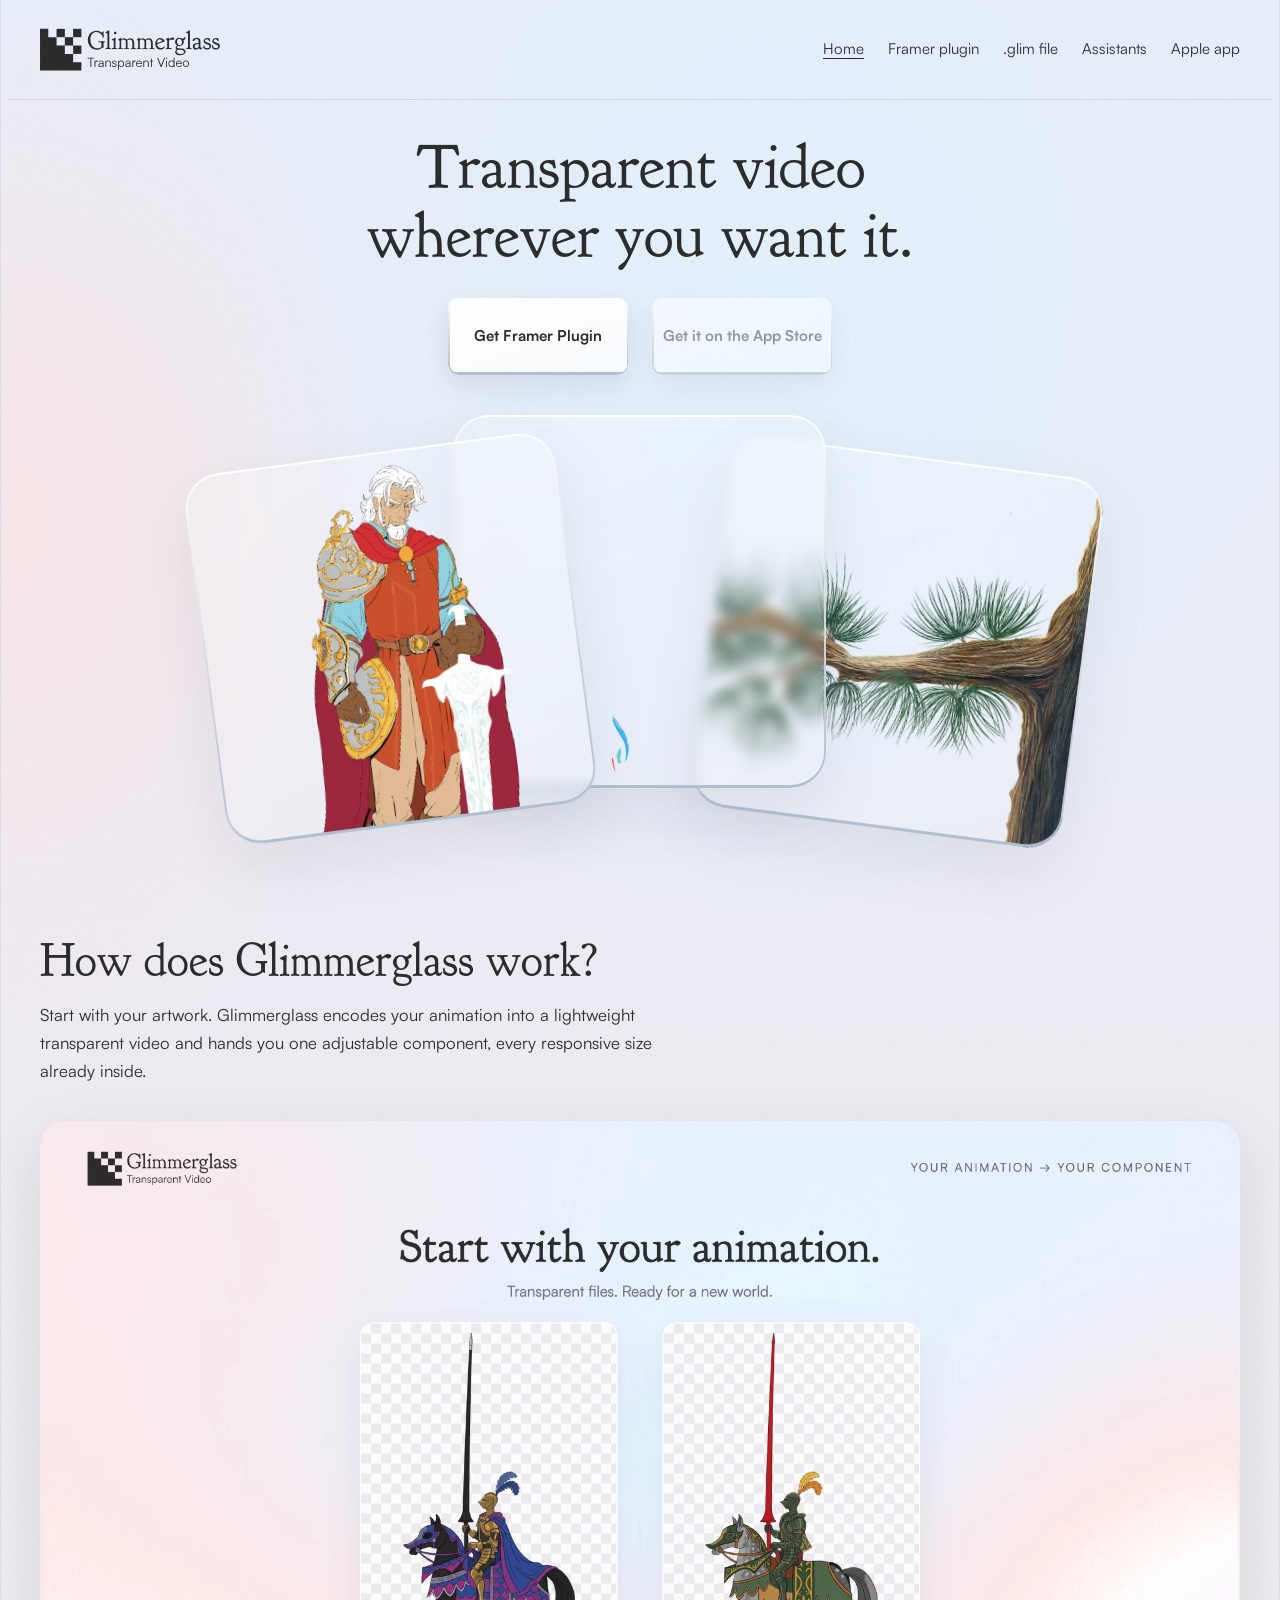
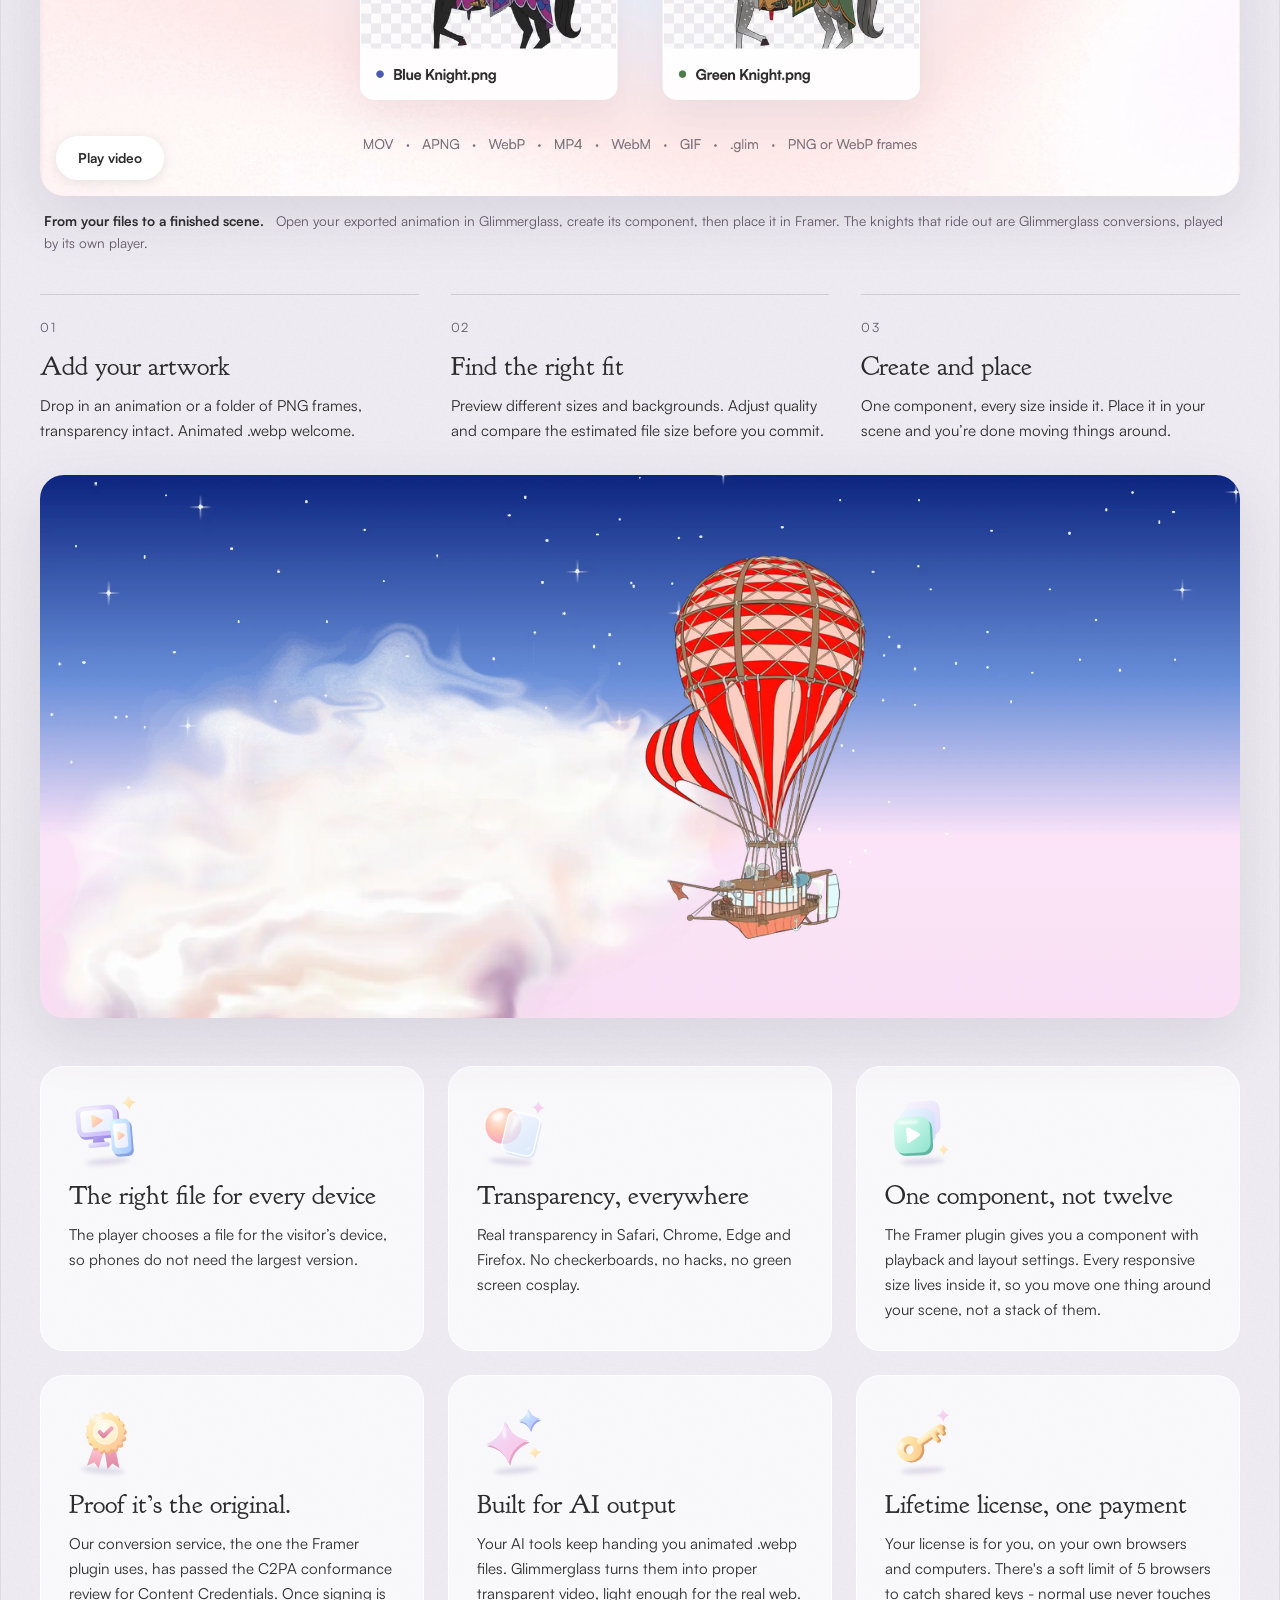
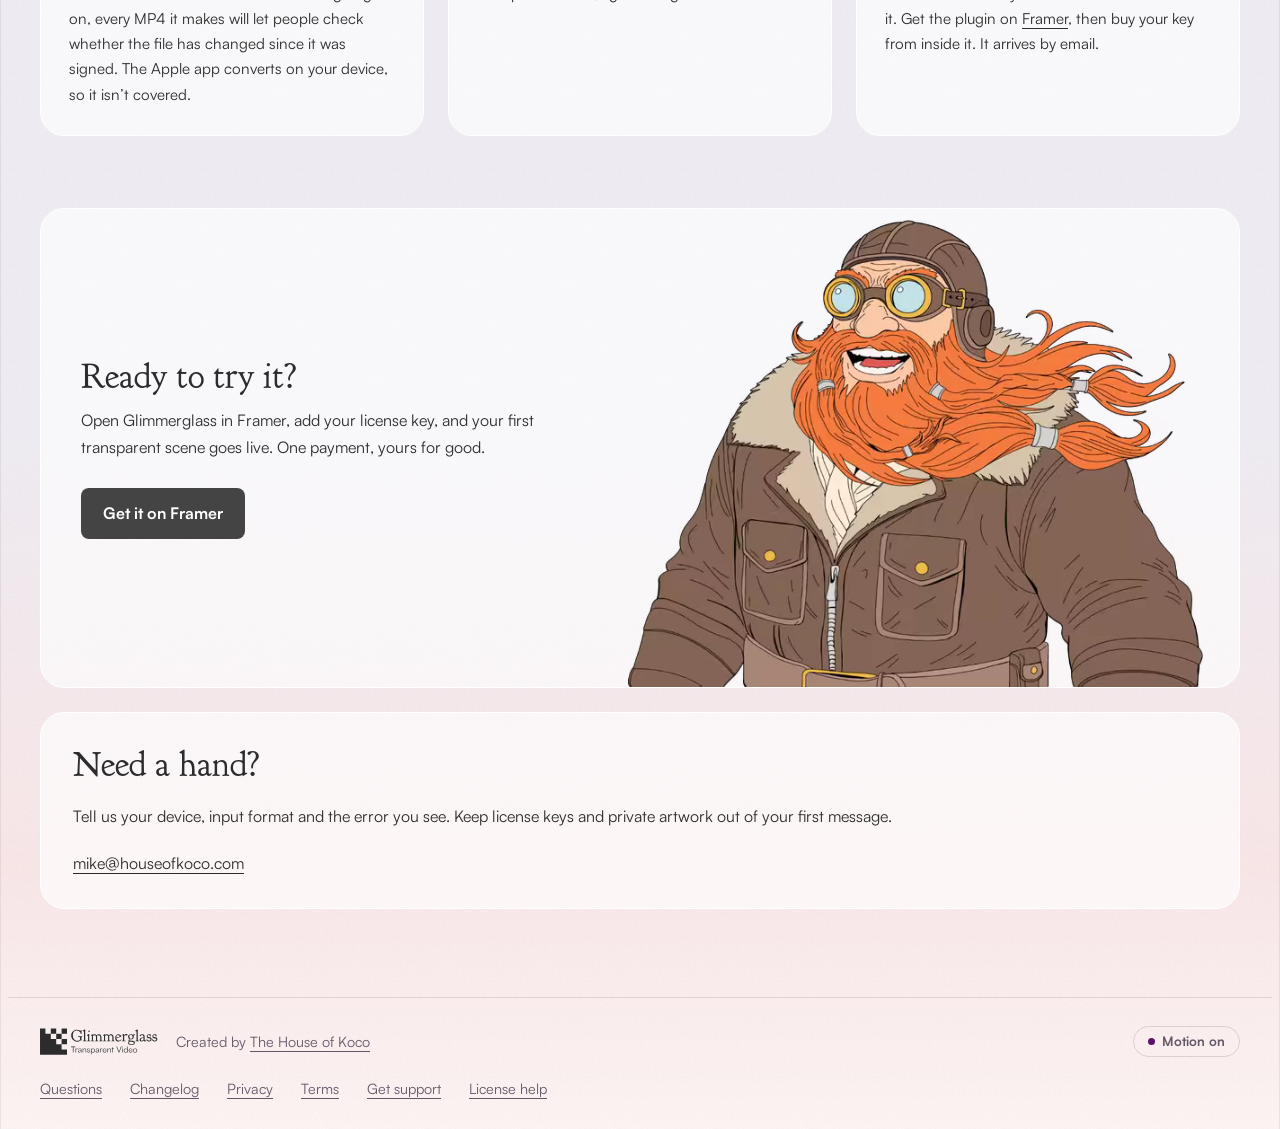
==== index.html @ 6593bb2c "Publish the Apple app launch: Apple page (legal-split 3cdce09 / staging c7e670b) with the App Store " ====
<!doctype html>
<html lang="en">
<head>
  <meta charset="utf-8">
  <meta name="viewport" content="width=device-width,initial-scale=1"><script>// One site-wide answer to "should things move?" (owner, 19 October 2026). The animations themselves show no buttons
// of their own. The visitor's choice, saved in this browser, wins; with no choice saved, the system's Reduce Motion
// setting decides. Every page with motion carries a "Motion on / off" switch in its footer, and a visitor whose
// system asks for reduced motion (and who has not chosen yet) gets a short note at the bottom of the screen
// offering the animations back. Loaded first in <head>, so the choice is in place before anything paints or mounts.
// Other scripts ask `window.glimmerglassStill()`; the stylesheet keys off `html.still` and `html.motion-on`.
(function () {
  var KEY = "glimmerglass-motion", DISMISSED = "glimmerglass-motion-note";
  var root = document.documentElement;
  var asked = !!(window.matchMedia && matchMedia("(prefers-reduced-motion: reduce)").matches);
  var choice = null;
  try { choice = localStorage.getItem(KEY); } catch (e) { /* storage blocked: see ?motion= below */ }
  var fromAddress = /[?&]motion=(on|off)(&|$)/.exec(location.search);
  if (fromAddress) choice = fromAddress[1];
  var still = choice === "off" || (choice !== "on" && asked);
  root.classList.add(still ? "still" : "motion-on");
  window.glimmerglassStill = function () { return still; };

  // Saves the choice and starts the page again with it, where the visitor is. A browser that keeps no storage
  // gets the choice in the address instead.
  function choose(value) {
    try { localStorage.setItem(KEY, value); location.reload(); }
    catch (e) { var q = new URLSearchParams(location.search); q.set("motion", value); location.search = q.toString(); }
  }

  // The page is parsed but no deferred script has run yet: the player mounts its animations from those scripts, so
  // the choice goes onto them now. Moving: every declarative animation plays, whatever the system says. Still: none
  // starts by itself. Either way, no per-animation button.
  function prepare() {
    document.querySelectorAll("[data-glimmerglass]").forEach(function (el) {
      if (still) el.setAttribute("data-autoplay", "false"); else el.setAttribute("data-reduced-motion", "ignore");
      if (!el.hasAttribute("data-control")) el.setAttribute("data-control", "never");
    });
  }
  if (document.readyState === "loading") document.addEventListener("readystatechange", function once() {
    if (document.readyState === "loading") return;
    document.removeEventListener("readystatechange", once);
    prepare();
  }); else prepare();

  document.addEventListener("DOMContentLoaded", function () {

    var footer = document.querySelector("footer");
    if (footer) {
      var toggle = document.createElement("button");
      toggle.type = "button";
      toggle.className = "motion-toggle";
      toggle.setAttribute("aria-pressed", String(!still));
      toggle.textContent = still ? "Motion off" : "Motion on";
      toggle.title = still ? "Play the animations" : "Hold the animations still";
      toggle.addEventListener("click", function () { choose(still ? "on" : "off"); });
      footer.appendChild(toggle);
    }

    if (!asked || choice) return;
    try { if (sessionStorage.getItem(DISMISSED)) return; } catch (e) { /* show it */ }
    var note = document.createElement("div");
    note.className = "motion-note";
    note.setAttribute("role", "region");
    note.setAttribute("aria-label", "Motion");
    note.innerHTML = '<p><strong>Heads up: things move here.</strong> Your Reduce Motion setting has paused the animations.</p>' +
      '<div class="motion-note-actions"><button type="button" class="button motion-play">Play the animations</button>' +
      '<button type="button" class="motion-later">Not now</button></div>';
    note.querySelector(".motion-play").addEventListener("click", function () { choose("on"); });
    note.querySelector(".motion-later").addEventListener("click", function () {
      try { sessionStorage.setItem(DISMISSED, "1"); } catch (e) { /* hide it for this page */ }
      note.remove();
    });
    document.body.appendChild(note);
  });
})();
</script>
  <title>Glimmerglass - Transparent animation, ready for the web</title>
  <meta name="description" content="Turn your transparent artwork into a ready-to-place animation component. Glimmerglass for Framer, with iPhone, iPad and Mac to come.">
  <link rel="icon" href="assets/favicon.svg" type="image/svg+xml">
  <link rel="icon" href="assets/favicon-32.png" sizes="32x32" type="image/png">
  <link rel="apple-touch-icon" href="assets/apple-touch-icon.png">
  <link rel="canonical" href="https://glimmerglass.app/">
  <meta property="og:type" content="website">
  <meta property="og:site_name" content="Glimmerglass">
  <meta property="og:title" content="Glimmerglass - Transparent animation, ready for the web">
  <meta property="og:description" content="Turn your transparent artwork into a ready-to-place animation component. Glimmerglass for Framer, with iPhone, iPad and Mac to come.">
  <meta property="og:url" content="https://glimmerglass.app/">
  <meta property="og:image" content="https://glimmerglass.app/assets/link-preview.png">
  <meta property="og:image:width" content="1200">
  <meta property="og:image:height" content="630">
  <meta property="og:image:alt" content="The Glimmerglass logo, Transparent Video, with a cat asleep on top of the checkered mark">
  <meta name="twitter:card" content="summary_large_image">
  <link rel="preload" as="font" type="font/woff2" href="assets/GoudyBookletter1911.woff2" crossorigin><link rel="preload" as="font" type="font/woff2" href="assets/Satoshi-Regular.woff2" crossorigin><link rel="stylesheet" href="styles.css?v=ba0fce96e0">
  <!-- The product's own player: the two knights that ride out of the film are Glimmerglass conversions, played by it. -->
  <script src="glimmerglass.min.js?v=ac17955319" defer></script>
  <script src="hero.js?v=695f8583e5" defer></script><script src="glass.js?v=36adfc30e5" defer></script>
<script type="application/ld+json">{"@context":"https://schema.org","@type":"SoftwareApplication","name":"Glimmerglass","description":"A Framer plugin that turns a transparent animation into one lightweight component: transparent video in HEVC and VP9 at every size, packed into a single .glim file and played by its own player.","applicationCategory":"MultimediaApplication","applicationSubCategory":"Framer plugin","operatingSystem":"Web (Framer)","url":"https://glimmerglass.app/","downloadUrl":"https://www.framer.com/marketplace/plugins/glimmerglass/","installUrl":"https://www.framer.com/marketplace/plugins/glimmerglass/","publisher":{"@type":"Organization","name":"The House of Koco","url":"https://houseofkoco.com"},"offers":{"@type":"Offer","price":"8.00","priceCurrency":"USD","description":"Lifetime license key, one payment. The plugin itself is free to install.","url":"https://www.framer.com/marketplace/plugins/glimmerglass/"}}</script></head>
<body class="home framed">
  <!-- Shared paint for the benefit pictures: soft, glossy objects lit from the top left, each standing on a faint shadow. -->
  <svg width="0" height="0" style="position:absolute" aria-hidden="true" focusable="false"><defs>
    <filter id="icon-soft" x="-30%" y="-30%" width="160%" height="160%"><feGaussianBlur stdDeviation="1.4"/></filter>
    <filter id="icon-shadow" x="-50%" y="-200%" width="200%" height="500%"><feGaussianBlur stdDeviation="2.5"/></filter>
    <linearGradient id="g-lilac" x1="0" y1="0" x2="1" y2="1"><stop offset="0" stop-color="#f1ebff"/><stop offset="1" stop-color="#c4b5fb"/></linearGradient>
    <linearGradient id="g-lilac-side" x1="0" y1="0" x2="1" y2="1"><stop offset="0" stop-color="#b4a3f0"/><stop offset="1" stop-color="#9a88e0"/></linearGradient>
    <linearGradient id="g-screen" x1="0" y1="0" x2="1" y2="1"><stop offset="0" stop-color="#ffffff"/><stop offset="1" stop-color="#e6ecff"/></linearGradient>
    <linearGradient id="g-sky" x1="0" y1="0" x2="1" y2="1"><stop offset="0" stop-color="#d9f6ff"/><stop offset="1" stop-color="#a9c6fb"/></linearGradient>
    <linearGradient id="g-sky-side" x1="0" y1="0" x2="1" y2="1"><stop offset="0" stop-color="#97b4ee"/><stop offset="1" stop-color="#7f9de0"/></linearGradient>
    <linearGradient id="g-peach" x1="0" y1="0" x2="1" y2="1"><stop offset="0" stop-color="#ffe6bf"/><stop offset="1" stop-color="#ffb4a8"/></linearGradient>
    <radialGradient id="g-orb" cx=".35" cy=".3" r=".8"><stop offset="0" stop-color="#fff1e4"/><stop offset=".45" stop-color="#ffc7b3"/><stop offset="1" stop-color="#f29cc0"/></radialGradient>
    <linearGradient id="g-glass" x1="0" y1="0" x2="1" y2="1"><stop offset="0" stop-color="#fff" stop-opacity=".8"/><stop offset="1" stop-color="#d9ecff" stop-opacity=".3"/></linearGradient>
    <linearGradient id="g-mint" x1="0" y1="0" x2="1" y2="1"><stop offset="0" stop-color="#e2fff4"/><stop offset="1" stop-color="#8fe3cd"/></linearGradient>
    <linearGradient id="g-mint-side" x1="0" y1="0" x2="1" y2="1"><stop offset="0" stop-color="#74cdb6"/><stop offset="1" stop-color="#5bb39d"/></linearGradient>
    <linearGradient id="g-tile-a" x1="0" y1="0" x2="1" y2="1"><stop offset="0" stop-color="#f7f3ff"/><stop offset="1" stop-color="#d9cff9"/></linearGradient>
    <linearGradient id="g-tile-b" x1="0" y1="0" x2="1" y2="1"><stop offset="0" stop-color="#eef8ff"/><stop offset="1" stop-color="#c3dbf7"/></linearGradient>
    <linearGradient id="g-gold" x1="0" y1="0" x2="1" y2="1"><stop offset="0" stop-color="#fff6d6"/><stop offset=".5" stop-color="#ffe0a3"/><stop offset="1" stop-color="#ffc29a"/></linearGradient>
    <radialGradient id="g-disc" cx=".4" cy=".35" r=".75"><stop offset="0" stop-color="#fffdf4"/><stop offset="1" stop-color="#ffecc0"/></radialGradient>
    <linearGradient id="g-ribbon" x1="0" y1="0" x2="0" y2="1"><stop offset="0" stop-color="#ffd0da"/><stop offset="1" stop-color="#f39ab3"/></linearGradient>
    <linearGradient id="g-ribbon-dark" x1="0" y1="0" x2="0" y2="1"><stop offset="0" stop-color="#f3aac0"/><stop offset="1" stop-color="#df86a3"/></linearGradient>
    <linearGradient id="g-spark-a" x1="0" y1="0" x2="1" y2="1"><stop offset="0" stop-color="#ebe3ff"/><stop offset="1" stop-color="#ffbfe0"/></linearGradient>
    <linearGradient id="g-spark-b" x1="0" y1="0" x2="1" y2="1"><stop offset="0" stop-color="#d3f4ff"/><stop offset="1" stop-color="#b0bcff"/></linearGradient>
    <linearGradient id="g-spark-c" x1="0" y1="0" x2="1" y2="1"><stop offset="0" stop-color="#fff9d1"/><stop offset="1" stop-color="#ffd49c"/></linearGradient>
    <linearGradient id="g-key" x1="0" y1="0" x2="1" y2="1"><stop offset="0" stop-color="#fff8d6"/><stop offset=".55" stop-color="#ffe0a0"/><stop offset="1" stop-color="#fcbf8a"/></linearGradient>
    <linearGradient id="g-key-side" x1="0" y1="0" x2="1" y2="1"><stop offset="0" stop-color="#e9b075"/><stop offset="1" stop-color="#d79a5f"/></linearGradient>
  </defs></svg>
  <a class="skip" href="#main">Skip to content</a>
  <div class="shell">
  <header>
    <a href="index.html" aria-label="Glimmerglass home"><img src="assets/logo.svg" alt="Glimmerglass" width="184" height="43"></a>
    <nav aria-label="Main"><a href="index.html" aria-current="page">Home</a><a href="framer.html">Framer plugin</a><a href="glim.html">.glim file</a><a href="connect.html">Assistants</a><a href="apple.html">Apple app</a></nav>
  </header><script src="menu.js?v=cafbe2eea9"></script>
  <main id="main">
    <section class="glass-hero" aria-labelledby="glass-title">
      <h1 id="glass-title">Transparent video <span>wherever you want it.</span></h1>
      <div class="actions">
        <a class="button" data-glimmerglass-hover-group href="https://www.framer.com/marketplace/plugins/glimmerglass/"><span class="button-burst" data-glimmerglass="assets/glass/burst.glim?v=819f0c8e55" aria-hidden="true"></span>Get Framer Plugin</a>
        <!-- Not a link until the app is on the App Store: reachable by mouse and keyboard so its "Coming soon" note can show. -->
        <span class="soon-wrap">
          <a class="button soon" data-glimmerglass-hover-group role="link" aria-disabled="true" tabindex="0" aria-describedby="app-store-note"><span class="button-burst" data-glimmerglass="assets/glass/burst.glim?v=819f0c8e55" aria-hidden="true"></span>Get it on the App Store</a>
          <span class="soon-note" id="app-store-note" role="tooltip" hidden>Coming soon</span>
        </span>
      </div>
      <!-- Three panes of glass, each holding a .glim played by the product's own player. Each stays still until the pointer is over it, so the three never compete with the page. Hold one and move it; the frost shows whatever is behind it (glass.js). -->
      <div class="panes" id="panes">
        <div class="pane pane-knight" tabindex="0" role="group" aria-label="An elder knight with white hair, in a red surcoat and gold armour, resting on a glowing white sword. A pane of glass: drag it, or move it with the arrow keys."><div class="pane-clip"><div class="pane-art" data-glim="assets/glass/knight.glim?v=6b9bd9c6fc" data-alt="An elder knight with white hair, in a red surcoat and gold armour, resting on a glowing white sword"><img src="assets/glass/knight-poster-1080.webp" srcset="assets/glass/knight-poster-480.webp 480w, assets/glass/knight-poster-640.webp 640w, assets/glass/knight-poster-1080.webp 1080w" sizes="(max-width: 700px) 93vw, 760px" width="1080" height="1080" alt="An elder knight with white hair, in a red surcoat and gold armour, resting on a glowing white sword" fetchpriority="high" decoding="async" style="display:block;width:100%;height:auto"></div></div></div>
        <div class="pane pane-brush" tabindex="0" role="group" aria-label="Bright strokes of blue, teal and pink paint drawing themselves. A pane of glass: drag it, or move it with the arrow keys."><div class="pane-clip"><div class="pane-art" data-glim="assets/glass/brush.glim?v=cd0fb25857" data-alt="Bright strokes of blue, teal and pink paint drawing themselves"><img src="assets/glass/brush-poster-960.webp" srcset="assets/glass/brush-poster-480.webp 480w, assets/glass/brush-poster-640.webp 640w, assets/glass/brush-poster-960.webp 960w" sizes="(max-width: 700px) 62vw, 505px" width="960" height="960" alt="Bright strokes of blue, teal and pink paint drawing themselves" fetchpriority="high" decoding="async" style="display:block;width:100%;height:auto"></div></div></div>
        <div class="pane pane-tree" tabindex="0" role="group" aria-label="A gnarled tree branch with tufts of long green needles, stirring. A pane of glass: drag it, or move it with the arrow keys."><div class="pane-clip"><div class="pane-art" data-glim="assets/glass/tree.glim?v=7aa4a305f0" data-alt="A gnarled tree branch with tufts of long green needles, stirring"><img src="assets/glass/tree-poster-960.webp" srcset="assets/glass/tree-poster-480.webp 480w, assets/glass/tree-poster-640.webp 640w, assets/glass/tree-poster-960.webp 960w" sizes="(max-width: 700px) 62vw, 505px" width="960" height="960" alt="A gnarled tree branch with tufts of long green needles, stirring" fetchpriority="high" decoding="async" style="display:block;width:100%;height:auto"></div></div></div>
      </div>
    </section>
    <div class="hero-intro" id="how">
      <h2 class="how-title">How does Glimmerglass work?</h2>
      <p class="lead">Start with your artwork. Glimmerglass encodes your animation into a lightweight transparent video and hands you one adjustable component, every responsive size already inside.</p>
    </div>
    <figure class="hero-film" aria-labelledby="film-caption">
      <div class="hero-stage">
        <div class="film-frame">
          <video id="hero-video" muted loop playsinline controls preload="metadata" poster="assets/glimmerglass-workflow-poster-1280.webp" aria-label="A silent film: exported transparent animations go through Glimmerglass and Framer into a finished scene, whose knights ride out of the video and across the page." aria-describedby="film-caption">
            <source src="assets/glimmerglass-workflow-1280.mp4" type="video/mp4" media="(max-width: 700px)">
            <source src="assets/glimmerglass-workflow.mp4" type="video/mp4">
            <source src="assets/glimmerglass-workflow.webm" type="video/webm">
            <p>Your browser cannot play this video. <a href="assets/glimmerglass-workflow.mp4">Download the film</a>.</p>
          </video>
          <button class="film-toggle" type="button" aria-controls="hero-video" hidden>Play video</button>
        </div>
        <!-- Two knights (green and blue; the maroon one left on 19 Oct 2026, owner: its head wobbled), each a Glimmerglass conversion played by the product's own player (the encoder's snippet, pointed at its folder).
             They appear in the film's last scene and ride out past its edge. Last in the list is drawn in front: the leader. -->
        <div class="riders" id="riders" aria-hidden="true">
          <div class="rider" data-knight="green" data-glim="assets/knights/green-knight.glim?v=071fe6a909">
            <img src="assets/knights/green/poster-814.webp"
                 srcset="assets/knights/green/poster-480.webp 480w, assets/knights/green/poster-640.webp 640w, assets/knights/green/poster-814.webp 814w"
                 sizes="(max-width: 1440px) 50vw, 720px"
                 width="814" height="1000" fetchpriority="low" decoding="async"
                 alt=""
                 style="display:block;width:100%;height:auto">
          </div>
          <div class="rider" data-knight="blue" data-glim="assets/knights/blue-knight.glim?v=029d0c593f">
            <img src="assets/knights/blue/poster-814.webp"
                 srcset="assets/knights/blue/poster-480.webp 480w, assets/knights/blue/poster-640.webp 640w, assets/knights/blue/poster-814.webp 814w"
                 sizes="(max-width: 1440px) 50vw, 720px"
                 width="814" height="1000" fetchpriority="low" decoding="async"
                 alt=""
                 style="display:block;width:100%;height:auto">
          </div>
        </div>
      </div>
      <figcaption id="film-caption"><span>From your files to a finished scene.</span> Open your exported animation in Glimmerglass, create its component, then place it in Framer. The knights that ride out are Glimmerglass conversions, played by its own player.</figcaption>
    </figure>
    <ol class="workflow" aria-label="How Glimmerglass works">
      <li><span class="step-number" aria-hidden="true">01</span><h2>Add your artwork</h2><p>Drop in an animation or a folder of PNG frames, transparency intact. Animated .webp welcome.</p></li>
      <li><span class="step-number" aria-hidden="true">02</span><h2>Find the right fit</h2><p>Preview different sizes and backgrounds. Adjust quality and compare the estimated file size before you commit.</p></li>
      <li><span class="step-number" aria-hidden="true">03</span><h2>Create and place</h2><p>One component, every size inside it. Place it in your scene and you’re done moving things around.</p></li>
    </ol>
    <!-- The sky: a starry backdrop with painted clouds drifting by at two depths, and the airship, a Glimmerglass .glim played by the product's own player, sailing between them.
         The far cloud passes behind the airship and the near one in front, so its transparency shows against moving artwork. The clouds are plain CSS animations; reduced motion stops them. -->
    <section class="sky" aria-label="An airship sailing through a starry sky">
      <div class="sky-stage">
        <img class="sky-cloud far" src="assets/sky/cloud-far.webp" width="900" height="518" alt="" loading="lazy">
        <img class="sky-cloud far later" src="assets/sky/cloud-far.webp" width="900" height="518" alt="" loading="lazy">
        <div class="sky-ship">
          <div class="sky-player" data-glimmerglass="assets/sky/airship.glim?v=bad06ed47d">
            <img src="assets/sky/airship-poster.webp" srcset="assets/sky/airship-poster-148.webp 148w, assets/sky/airship-poster.webp 298w" sizes="(max-width: 700px) 47vw, 245px" width="298" height="480" alt="A striped balloon airship sailing through the night sky" loading="lazy" style="display:block;width:100%;height:auto">
          </div>
        </div>
        <img class="sky-cloud near" src="assets/sky/cloud-near.webp" width="900" height="550" alt="" loading="lazy">
      </div>
    </section>
    <div class="benefits">
      <section class="glass"><svg class="benefit-icon" viewBox="0 0 80 80" width="72" height="72" aria-hidden="true" focusable="false"><ellipse cx="40" cy="74" rx="24" ry="3.5" fill="#4b3d8f" opacity=".16" filter="url(#icon-shadow)"/><rect x="9" y="11" width="46" height="34" rx="8" fill="url(#g-lilac-side)" transform="translate(2 3)"/><rect x="9" y="11" width="46" height="34" rx="8" fill="url(#g-lilac)"/><rect x="14" y="16" width="36" height="24" rx="4.5" fill="url(#g-screen)"/><path d="M27.5 22.5 37 28 27.5 33.5Z" fill="url(#g-peach)" stroke="url(#g-peach)" stroke-width="3" stroke-linejoin="round"/><path d="M27 45h10l2 8H25Z" fill="url(#g-lilac-side)"/><rect x="20" y="52" width="24" height="5.5" rx="2.75" fill="url(#g-lilac)"/><rect x="13" y="13.5" width="24" height="3" rx="1.5" fill="#fff" opacity=".6" filter="url(#icon-soft)"/><rect x="46" y="28" width="22" height="39" rx="6" fill="url(#g-sky-side)" transform="translate(2 3)"/><rect x="46" y="28" width="22" height="39" rx="6" fill="url(#g-sky)"/><rect x="49.5" y="33" width="15" height="27" rx="3" fill="url(#g-screen)"/><path d="M54.5 42.5 60.5 46.5 54.5 50.5Z" fill="url(#g-peach)" stroke="url(#g-peach)" stroke-width="2" stroke-linejoin="round"/><rect x="48.5" y="30" width="3.5" height="16" rx="1.75" fill="#fff" opacity=".55" filter="url(#icon-soft)"/><path d="M69 3Q70.6 9.4 77 11Q70.6 12.6 69 19Q67.4 12.6 61 11Q67.4 9.4 69 3Z" fill="url(#g-spark-c)"/></svg><h2>The right file for every device</h2><p>The player chooses a file for the visitor’s device, so phones do not need the largest version.</p></section>
      <section class="glass"><svg class="benefit-icon" viewBox="0 0 80 80" width="72" height="72" aria-hidden="true" focusable="false"><ellipse cx="40" cy="74" rx="24" ry="3.5" fill="#4b3d8f" opacity=".16" filter="url(#icon-shadow)"/><circle cx="29" cy="35" r="20" fill="url(#g-orb)"/><ellipse cx="22" cy="25" rx="7" ry="4.5" fill="#fff" opacity=".75" filter="url(#icon-soft)" transform="rotate(-25 22 25)"/><g transform="rotate(9 47 42)"><rect x="31" y="19" width="36" height="46" rx="8" fill="#b9cff5" opacity=".4" transform="translate(2.5 2.5)"/><rect x="31" y="19" width="36" height="46" rx="8" fill="url(#g-glass)" stroke="#fff" stroke-width="1.5"/><path d="M37 24h9L37 46Z" fill="#fff" opacity=".7" filter="url(#icon-soft)"/><path d="M59 58l3-5v4Z" fill="#fff" opacity=".6"/></g><path d="M66 5Q67.4 10.6 73 12Q67.4 13.4 66 19Q64.6 13.4 59 12Q64.6 10.6 66 5Z" fill="url(#g-spark-a)"/></svg><h2>Transparency, everywhere</h2><p>Real transparency in Safari, Chrome, Edge and Firefox. No checkerboards, no hacks, no green screen cosplay.</p></section>
      <section class="glass"><svg class="benefit-icon" viewBox="0 0 80 80" width="72" height="72" aria-hidden="true" focusable="false"><ellipse cx="40" cy="74" rx="24" ry="3.5" fill="#4b3d8f" opacity=".16" filter="url(#icon-shadow)"/><rect x="24" y="7" width="38" height="38" rx="9" fill="url(#g-tile-a)" opacity=".7"/><rect x="17" y="15" width="39" height="39" rx="9.5" fill="url(#g-tile-b)" opacity=".9"/><rect x="10" y="24" width="40" height="40" rx="10" fill="url(#g-mint-side)" transform="translate(2.5 3)"/><rect x="10" y="24" width="40" height="40" rx="10" fill="url(#g-mint)"/><rect x="15" y="27.5" width="22" height="4" rx="2" fill="#fff" opacity=".65" filter="url(#icon-soft)"/><path d="M25.5 37 37 44 25.5 51Z" fill="#fff" stroke="#fff" stroke-width="3.5" stroke-linejoin="round"/><path d="M64 56Q65.2 60.8 70 62Q65.2 63.2 64 68Q62.8 63.2 58 62Q62.8 60.8 64 56Z" fill="url(#g-spark-c)"/></svg><h2>One component, not twelve</h2><p>The Framer plugin gives you a component with playback and layout settings. Every responsive size lives inside it, so you move one thing around your scene, not a stack of them.</p></section>
      <section class="glass"><svg class="benefit-icon" viewBox="0 0 80 80" width="72" height="72" aria-hidden="true" focusable="false"><ellipse cx="40" cy="74" rx="24" ry="3.5" fill="#4b3d8f" opacity=".16" filter="url(#icon-shadow)"/><path d="M29 44 22 70l8-4.5 5 6.5 5-22Z" fill="url(#g-ribbon)"/><path d="M51 44l7 26-8-4.5-5 6.5-5-22Z" fill="url(#g-ribbon-dark)"/><path d="M40.0 11.5Q45.1 5.5 47.5 13.0Q54.4 9.4 53.8 17.2Q61.6 16.6 58.0 23.5Q65.5 25.9 59.5 31.0Q65.5 36.1 58.0 38.5Q61.6 45.4 53.8 44.8Q54.4 52.6 47.5 49.0Q45.1 56.5 40.0 50.5Q34.9 56.5 32.5 49.0Q25.6 52.6 26.2 44.8Q18.4 45.4 22.0 38.5Q14.5 36.1 20.5 31.0Q14.5 25.9 22.0 23.5Q18.4 16.6 26.2 17.2Q25.6 9.4 32.5 13.0Q34.9 5.5 40.0 11.5Z" fill="#f0b483" transform="translate(1.5 2.5)"/><path d="M40.0 11.5Q45.1 5.5 47.5 13.0Q54.4 9.4 53.8 17.2Q61.6 16.6 58.0 23.5Q65.5 25.9 59.5 31.0Q65.5 36.1 58.0 38.5Q61.6 45.4 53.8 44.8Q54.4 52.6 47.5 49.0Q45.1 56.5 40.0 50.5Q34.9 56.5 32.5 49.0Q25.6 52.6 26.2 44.8Q18.4 45.4 22.0 38.5Q14.5 36.1 20.5 31.0Q14.5 25.9 22.0 23.5Q18.4 16.6 26.2 17.2Q25.6 9.4 32.5 13.0Q34.9 5.5 40.0 11.5Z" fill="url(#g-gold)"/><circle cx="40" cy="31" r="13.5" fill="url(#g-disc)"/><circle cx="40" cy="31" r="13.5" fill="none" stroke="#fff" stroke-opacity=".7" stroke-width="1.2"/><path d="M33.5 31.5l4.5 4.5 8.5-9.5" fill="none" stroke="url(#g-ribbon-dark)" stroke-width="4.5" stroke-linecap="round" stroke-linejoin="round"/><ellipse cx="31" cy="17" rx="6" ry="3" fill="#fff" opacity=".7" filter="url(#icon-soft)" transform="rotate(-30 31 17)"/></svg><h2>Proof it’s the original.</h2><p>Our conversion service, the one the Framer plugin uses, has passed the C2PA conformance review for Content Credentials. Once signing is on, every MP4 it makes will let people check whether the file has changed since it was signed. The Apple app converts on your device, so it isn&rsquo;t covered.</p></section>
      <section class="glass"><svg class="benefit-icon" viewBox="0 0 80 80" width="72" height="72" aria-hidden="true" focusable="false"><ellipse cx="40" cy="74" rx="24" ry="3.5" fill="#4b3d8f" opacity=".16" filter="url(#icon-shadow)"/><path d="M33 18Q37.8 37.2 57 42Q37.8 46.8 33 66Q28.2 46.8 9 42Q28.2 37.2 33 18Z" fill="#e7a0c8" transform="translate(1.5 2.5)"/><path d="M33 18Q37.8 37.2 57 42Q37.8 46.8 33 66Q28.2 46.8 9 42Q28.2 37.2 33 18Z" fill="url(#g-spark-a)"/><ellipse cx="31" cy="31" rx="2.2" ry="7" fill="#fff" opacity=".75" filter="url(#icon-soft)"/><path d="M60 7Q62.4 16.6 72 19Q62.4 21.4 60 31Q57.6 21.4 48 19Q57.6 16.6 60 7Z" fill="#9aa6ee" transform="translate(1 2)"/><path d="M60 7Q62.4 16.6 72 19Q62.4 21.4 60 31Q57.6 21.4 48 19Q57.6 16.6 60 7Z" fill="url(#g-spark-b)"/><ellipse cx="59" cy="14" rx="1.3" ry="3.6" fill="#fff" opacity=".75" filter="url(#icon-soft)"/><path d="M63 49Q64.4 54.6 70 56Q64.4 57.4 63 63Q61.6 57.4 56 56Q61.6 54.6 63 49Z" fill="url(#g-spark-c)"/></svg><h2>Built for AI output</h2><p>Your AI tools keep handing you animated .webp files. Glimmerglass turns them into proper transparent video, light enough for the real web.</p></section>
      <section class="glass"><svg class="benefit-icon" viewBox="0 0 80 80" width="72" height="72" aria-hidden="true" focusable="false"><ellipse cx="40" cy="74" rx="24" ry="3.5" fill="#4b3d8f" opacity=".16" filter="url(#icon-shadow)"/><g transform="rotate(-32 41 40)"><g fill="url(#g-key-side)" transform="translate(1.5 2.5)"><path fill-rule="evenodd" d="M24 26a14 14 0 1 1 0 28a14 14 0 1 1 0-28Zm-1 8.5a5.5 5.5 0 1 0 0 11a5.5 5.5 0 1 0 0-11Z"/><rect x="35" y="36.5" width="34" height="7" rx="3.5"/><rect x="52" y="40" width="5" height="11" rx="2"/><rect x="61" y="40" width="5" height="8" rx="2"/></g><g fill="url(#g-key)"><path fill-rule="evenodd" d="M24 26a14 14 0 1 1 0 28a14 14 0 1 1 0-28Zm-1 8.5a5.5 5.5 0 1 0 0 11a5.5 5.5 0 1 0 0-11Z"/><rect x="35" y="36.5" width="34" height="7" rx="3.5"/><rect x="52" y="40" width="5" height="11" rx="2"/><rect x="61" y="40" width="5" height="8" rx="2"/></g><rect x="38" y="37.5" width="26" height="2" rx="1" fill="#fff" opacity=".7" filter="url(#icon-soft)"/><ellipse cx="18" cy="32" rx="5" ry="2.5" fill="#fff" opacity=".75" filter="url(#icon-soft)" transform="rotate(-40 18 32)"/></g><path d="M66 7Q67.4 12.6 73 14Q67.4 15.4 66 21Q64.6 15.4 59 14Q64.6 12.6 66 7Z" fill="url(#g-spark-a)"/></svg><h2>Lifetime license, one payment</h2>
<p>Your license is for you, on your own browsers and computers. There's a soft limit of 5 browsers to catch shared keys - normal use never touches it. Get the plugin on <a href="https://www.framer.com/marketplace/plugins/glimmerglass/">Framer</a>, then buy your key from inside it. It arrives by email.</p></section>
    </div>
    <section class="glass closing" aria-labelledby="closing-title"><div class="closing-copy"><h2 id="closing-title">Ready to try it?</h2><p>Open Glimmerglass in Framer, add your license key, and your first transparent scene goes live. One payment, yours for good.</p><a class="button" href="https://www.framer.com/marketplace/plugins/glimmerglass/">Get it on Framer</a></div><div class="closing-art" data-glimmerglass="assets/closing/pilot.glim?v=f0c591662f" data-alt="A laughing pilot in a leather flying helmet and goggles, his long red beard streaming in the wind"><img src="assets/closing/pilot-poster.webp" width="640" height="520" alt="A laughing pilot in a leather flying helmet and goggles, his long red beard streaming in the wind" loading="lazy" decoding="async" style="display:block;width:100%;height:auto"></div></section>
    <section class="glass" id="support"><h2>Need a hand?</h2><p>Tell us your device, input format and the error you see. Keep license keys and private artwork out of your first message.</p><a class="contact" href="mailto:mike@houseofkoco.com?subject=Glimmerglass%20support">mike@houseofkoco.com</a></section>
  </main>
  <footer><span class="footer-brand"><img src="assets/logo.svg" alt="Glimmerglass" width="120" height="28"><span>Created by <a href="https://houseofkoco.com">The House of Koco</a></span></span><a href="guide.html">Questions</a><a href="changelog.html">Changelog</a><a href="privacy.html">Privacy</a><a href="terms.html">Terms</a><a href="#support">Get support</a><a href="framer.html#license">License help</a></footer>
  </div>
</body>
</html>
---- styles.css ----
:root{--wash:url('assets/grain.webp') 0 0/96px 96px repeat,radial-gradient(42% 620px at 60% 330px,#e5f4ff 0%,#e7f2fe 40%,#e7f2fe00 100%) 0 0/100% 1100px no-repeat,radial-gradient(34% 560px at 0 520px,#fbe8ea 0%,#fbe8ea00 100%) 0 0/100% 1100px no-repeat,linear-gradient(180deg,#e9f1fc 0,#ecf0f9 600px,#f1eef5 1100px,#f1eef5 calc(100% - 700px),#fbe9ea calc(100% - 260px),#fff6f6 100%)}
@font-face{font-family:Satoshi;src:url('assets/Satoshi-Regular.woff2') format('woff2'),url('assets/Satoshi-Regular.otf') format('opentype');font-display:swap}@font-face{font-family:Satoshi;src:url('assets/Satoshi-Bold.woff2') format('woff2'),url('assets/Satoshi-Bold.otf') format('opentype');font-weight:700;font-display:swap}@font-face{font-family:Goudy;src:url('assets/GoudyBookletter1911.woff2') format('woff2'),url('assets/GoudyBookletter1911.otf') format('opentype');font-display:swap}
/* Size-matched fallbacks: while Satoshi and Goudy load, the system font is resized and its line metrics set to match them, so nothing moves when they swap in. Numbers from each font's average letter width and ascent/descent (Capsize method). Arimo and Gelasio share Arial's and Georgia's widths. */@font-face{font-family:'Satoshi Fallback';src:local('Arial'),local('ArialMT'),local('Arimo'),local('Arimo Regular'),local('Arimo-Regular');size-adjust:98.92%;ascent-override:102.10%;descent-override:24.26%;line-gap-override:10.11%}@font-face{font-family:'Satoshi Fallback';src:local('Arial Bold'),local('Arial-BoldMT'),local('Arimo Bold'),local('Arimo-Bold');font-weight:700;size-adjust:97.71%;ascent-override:103.36%;descent-override:24.56%;line-gap-override:10.23%}@font-face{font-family:'Satoshi Fallback Android';src:local('Roboto'),local('Roboto Regular'),local('Roboto-Regular');size-adjust:99.14%;ascent-override:101.88%;descent-override:24.21%;line-gap-override:10.09%}@font-face{font-family:'Satoshi Fallback Android';src:local('Roboto Bold'),local('Roboto-Bold');font-weight:700;size-adjust:103.73%;ascent-override:97.37%;descent-override:23.14%;line-gap-override:9.64%}@font-face{font-family:'Goudy Fallback';src:local('Georgia'),local('Gelasio'),local('Gelasio Regular'),local('Gelasio-Regular');size-adjust:88.38%;ascent-override:108.62%;descent-override:35.08%;line-gap-override:10.18%}@font-face{font-family:'Goudy Fallback Android';src:local('Noto Serif'),local('Noto Serif Regular'),local('NotoSerif'),local('NotoSerif-Regular');size-adjust:81.91%;ascent-override:117.20%;descent-override:37.85%;line-gap-override:10.99%}

:root{font-family:Satoshi,'Satoshi Fallback','Satoshi Fallback Android',system-ui,sans-serif;color:#2c2c2c;background:#f4f4fa;font-synthesis:none;color-scheme:light}*{box-sizing:border-box}body{margin:0;background:#f8f9fc;line-height:1.65}a{color:inherit;text-underline-offset:4px}a:hover{color:#574073}a:focus-visible,summary:focus-visible,button:focus-visible{outline:3px solid #635477;outline-offset:5px}.skip{position:absolute;top:-90px;left:16px}.skip:focus{top:8px;background:white;padding:10px;z-index:3}header,main,footer{max-width:1120px;margin:auto;padding:28px 32px}header{display:flex;align-items:center;justify-content:space-between;gap:24px;border-bottom:1px solid #2c2c2c20}header img{width:184px;height:auto;display:block}nav{display:flex;flex-wrap:wrap;gap:24px;font-size:.94rem}nav a{text-decoration:none}nav a[aria-current=page]{text-decoration:underline}main{padding-top:48px;padding-bottom:64px}h1,h2{font-family:Goudy,'Goudy Fallback','Goudy Fallback Android',Georgia,serif;font-weight:400;line-height:1.1}h1{font-size:clamp(2.7rem,6vw,4.5rem);margin:0 0 24px;max-width:720px}h2{font-size:2.2rem;margin:0 0 20px}h3{font-size:1.1rem;margin:24px 0 8px}p{margin:0 0 20px}.eyebrow{font-size:.8rem;letter-spacing:.14em;text-transform:uppercase;color:#625968;margin-bottom:16px}.lead{font-size:1.2rem;max-width:640px}.intro{display:grid;grid-template-columns:1.2fr .8fr;gap:48px;align-items:center;margin-bottom:48px}.intro figure{margin:0}.intro img{max-height:480px;display:block;max-width:100%;margin:auto;border-radius:16px;box-shadow:0 12px 48px #55476318}.intro figcaption{font-size:.8rem;color:#625968;text-align:center;margin-top:12px}.glass{background:#ffffffa6;border:1px solid #fff;border-radius:24px;padding:32px;margin:24px 0}.split{display:grid;grid-template-columns:1fr 1fr;gap:24px}.split .glass{margin:0}.button{display:inline-flex;padding:12px 22px;border-radius:8px;background:#444;color:white;text-decoration:none;font-weight:700;min-height:48px;align-items:center}.button:hover{background:#333;color:white}.secondary{background:white;color:#333;border:1px solid #2c2c2c33}.secondary:hover{background:#eee;color:#333}.actions{display:flex;flex-wrap:wrap;gap:12px;margin-top:24px}.note{font-size:.9rem;color:#625968}.prose{max-width:800px}.prose h2{margin-top:40px}.prose li{margin-bottom:14px;padding-left:4px}.prose ol{padding-left:24px}.step-detail{display:block;color:#625968;margin-top:4px}details{border-bottom:1px solid #2c2c2c22;padding:20px 0}summary{font-weight:700;cursor:pointer}details p{margin:16px 0 0;padding-left:20px}footer{font-size:.9rem;display:flex;flex-wrap:wrap;gap:24px;justify-content:space-between;align-items:center;border-top:1px solid #2c2c2c20;color:#625968}.contact{overflow-wrap:anywhere}code{font-size:.9em;overflow-wrap:anywhere}table{border-collapse:collapse;width:100%;margin:24px 0}th,td{text-align:left;padding:12px;border-bottom:1px solid #2c2c2c22}th{background:#ffffff80}.table-scroll{overflow:auto}.status{border-left:3px solid #766486;padding:8px 16px;margin:24px 0;max-width:650px;font-size:.94rem}@media(max-width:700px){header,main,footer{padding-left:22px;padding-right:22px}header{align-items:flex-start;flex-direction:column;gap:20px}header img{width:168px}nav{gap:20px}.intro,.split{grid-template-columns:1fr;gap:24px}.intro figure{display:none}.glass{padding:24px}main{padding-top:36px}h1{font-size:2.7rem}h2{font-size:2rem}}@media(prefers-reduced-motion:reduce){html{scroll-behavior:auto}}
.hero-intro{display:grid;grid-template-columns:1.1fr 1fr;gap:48px;align-items:end;margin:12px 0 36px}.hero-intro h1{margin-bottom:0}.hero-intro h1{font-size:clamp(2.2rem,5.6vw,4.5rem)}.hero-intro h1 span{display:block;white-space:nowrap}.hero-intro .lead{font-size:1.05rem}.hero-intro .lead{margin-bottom:0}.hero-film{margin:0 0 40px}.film-frame{position:relative;border-radius:24px;overflow:hidden;background:#d7c7d7;box-shadow:0 20px 60px #55476322;aspect-ratio:16/9}.film-frame video{display:block;width:100%;height:100%;object-fit:contain}.film-toggle{position:absolute;top:16px;right:16px;min-width:108px;min-height:44px;border:1px solid #ffffffa0;border-radius:24px;padding:10px 16px;background:#fffffff0;color:#2c2c2c;font:700 .85rem Satoshi,'Satoshi Fallback','Satoshi Fallback Android',system-ui;cursor:pointer;box-shadow:0 2px 12px #00000018}.film-toggle:hover{background:#fff}.film-toggle[hidden]{display:none}.hero-film figcaption{font-size:.85rem;color:#625968;margin:14px 4px}.hero-film figcaption span{font-weight:700;color:#2c2c2c;margin-right:8px}.workflow{list-style:none;padding:0;margin:0 0 32px;display:grid;grid-template-columns:repeat(3,1fr);gap:32px}.workflow li{border-top:1px solid #62596835;padding-top:18px}.step-number{font-size:.8rem;color:#625968;letter-spacing:.12em}.workflow h2{font-size:1.65rem;margin:12px 0}.workflow p{font-size:.95rem;margin:0}.product-preview{margin-top:64px}@media(max-width:700px){.hero-intro{grid-template-columns:1fr;gap:24px;margin-top:0}.hero-intro h1{font-size:clamp(2rem,10.5vw,2.7rem)}.hero-intro .actions{margin-top:20px}.film-frame{border-radius:16px}.film-toggle{top:10px;right:10px;min-width:96px;padding:8px 12px}.hero-film figcaption span{display:block}.workflow{grid-template-columns:1fr;gap:24px}.workflow li{display:grid;grid-template-columns:32px 1fr;column-gap:12px}.workflow h2{margin:0 0 10px}.workflow .step-number{padding-top:4px}.workflow p{grid-column:2}.product-preview{margin-top:40px}}
/* ---- the home page's shell: the whole page sits in a frame that never grows wider than 1440 px and clips what crosses its sides, so "off the page" is the same edge on every screen. The content column is at most 1200 px (plus 32 px padding); only the knights go outside it. */
body.framed{background:#f8f9fc}/* The page wash: a CSS sky at the top of every page and a warm glow at the bottom, each at a fixed size so nothing is stretched on a long page, over a small grain tile at its own size. */
.shell{max-width:1440px;margin:0 auto;min-height:100vh;overflow-x:clip;background:var(--wash);border-inline:1px solid #2c2c2c14}.shell header,.shell main,.shell footer{max-width:1264px}
/* ---- the hero: the film in its usual rounded box, and three knights (Glimmerglass conversions, played by the product's player) that appear in its last scene and ride out past its left edge. The riders' layer is open above and to the left and closed at the film's right edge and bottom, with the film's own corner radius drawn point by point so it stays open above the film where the lances stand out. */
.hero-stage{position:relative;overflow:visible;--r:24px}.riders{position:absolute;inset:0;pointer-events:none;z-index:2;clip-path:polygon(-3000px -300%,100% -300%,100% 0,calc(100% - var(--r)*1) calc(var(--r)*0),calc(100% - var(--r)*0.7412) calc(var(--r)*0.0341),calc(100% - var(--r)*0.5) calc(var(--r)*0.134),calc(100% - var(--r)*0.2929) calc(var(--r)*0.2929),calc(100% - var(--r)*0.134) calc(var(--r)*0.5),calc(100% - var(--r)*0.0341) calc(var(--r)*0.7412),calc(100% - var(--r)*0) calc(var(--r)*1),calc(100% - var(--r)*0) calc(100% - var(--r)*1),calc(100% - var(--r)*0.0341) calc(100% - var(--r)*0.7412),calc(100% - var(--r)*0.134) calc(100% - var(--r)*0.5),calc(100% - var(--r)*0.2929) calc(100% - var(--r)*0.2929),calc(100% - var(--r)*0.5) calc(100% - var(--r)*0.134),calc(100% - var(--r)*0.7412) calc(100% - var(--r)*0.0341),calc(100% - var(--r)*1) calc(100% - var(--r)*0),-3000px 100%)}.rider{position:absolute;left:0;bottom:0;height:130%;aspect-ratio:814/1000;opacity:0;will-change:transform,opacity}.hero-stage .film-toggle{z-index:3;top:auto;right:auto;left:16px;bottom:16px}@media(max-width:700px){.hero-stage{--r:16px}.hero-stage .film-toggle{left:10px;bottom:10px}}
/* ---- the buttons: "Inside Framer" is the one primary action; the App Store button waits, subdued, with a note on hover and focus ---- */
.soon-wrap{position:relative;display:inline-flex}.button.soon{background:none;color:#625968;border:1px solid #2c2c2c33;opacity:.6;cursor:default}.button.soon:hover{background:none;color:#625968}.soon-note{position:absolute;left:50%;bottom:calc(100% + 8px);transform:translateX(-50%);padding:6px 12px;border-radius:8px;background:#2c2c2c;color:#fff;font-size:.8rem;font-weight:700;white-space:nowrap;pointer-events:none;z-index:4}.soon-note::after{content:"";position:absolute;left:50%;top:100%;transform:translateX(-50%);border:5px solid transparent;border-top-color:#2c2c2c}.soon-note[hidden]{display:none}.price-line{font-size:.9rem;color:#625968;margin:14px 0 0}
/* ---- benefits: six cards in the site's card style, each with a small glossy picture (inline SVG, soft 3D lit from the top left, paint shared from one <defs> block), at a slight tilt that wiggles when the card is pointed at ---- */
.benefits{display:grid;grid-template-columns:repeat(3,1fr);gap:24px;margin:24px 0}.benefits .glass{margin:0;padding:28px}.benefits h2{font-size:1.65rem;margin:0 0 12px}.benefits p{font-size:.95rem;margin:0}.benefit-icon{display:block;width:72px;height:72px;margin:0 0 14px;overflow:visible;transform:rotate(var(--tilt,-5deg));transition:transform .35s cubic-bezier(.3,1.6,.5,1)}.benefits .glass:nth-child(2n) .benefit-icon{--tilt:4deg}.benefits .glass:nth-child(3n) .benefit-icon{--tilt:-3deg}.benefits .glass:hover .benefit-icon{transform:rotate(calc(var(--tilt,-5deg) * -1.4)) scale(1.1)}@media(prefers-reduced-motion:reduce){html:not(.motion-on) .benefit-icon{transition:none}html:not(.motion-on) .benefits .glass:hover .benefit-icon{transform:rotate(var(--tilt,-5deg))}}@media(max-width:960px){.benefits{grid-template-columns:repeat(2,1fr)}}@media(max-width:700px){.benefits{grid-template-columns:1fr}.benefits .glass{padding:24px}}


nav .nav-soon{position:relative;color:#9a9aa8;cursor:not-allowed;opacity:.75}
nav .nav-soon::after{content:attr(data-soon);position:absolute;left:50%;top:calc(100% + 6px);transform:translateX(-50%);background:#2c2c2c;color:#fff;font-size:.78rem;padding:4px 9px;border-radius:6px;white-space:nowrap;opacity:0;pointer-events:none;transition:opacity .15s}
nav .nav-soon:hover::after,nav .nav-soon:focus::after{opacity:1}
nav .nav-soon:focus-visible{outline:2px solid #122887;outline-offset:3px;border-radius:4px}
/* ---- the sky: a starry stage, two painted clouds drifting left to right at different depths (the far one behind the airship, the near one in front), and the airship .glim bobbing in the middle. Clouds travel across the stage's own width (container units); reduced motion holds them still. ---- */
.sky{margin:8px 0 48px}.sky-stage{position:relative;container-type:inline-size;aspect-ratio:1904/861;border-radius:24px;overflow:hidden;isolation:isolate;background:url('assets/sky/stars.webp') center/cover no-repeat #f7e0f3;box-shadow:0 20px 60px #55476322}.sky-ship{position:absolute;left:50%;bottom:14.14%;height:72.2%;aspect-ratio:298/480;transform-origin:46.46% 50.33%;z-index:2;animation:sky-bob 7s ease-in-out infinite}.sky-player{width:100%}.sky-cloud{position:absolute;left:0;height:auto;pointer-events:none;will-change:transform;animation:sky-drift linear infinite}.sky-cloud.far{z-index:1;top:22%;width:62%;animation-duration:70s;animation-delay:-20s}.sky-cloud.far.later{top:50%;width:48%;animation-duration:90s;animation-delay:-65s}.sky-cloud.near{z-index:3;top:52%;width:46%;animation-duration:38s;animation-delay:-24s}@keyframes sky-drift{from{transform:translateX(-100%)}to{transform:translateX(100cqw)}}@keyframes sky-bob{0%,100%{transform:translateX(-46.46%) rotate(-1.2deg)}50%{transform:translateX(-46.46%) translateY(-3.26%) rotate(1.2deg)}}@media(prefers-reduced-motion:reduce){html:not(.motion-on) .sky-ship{animation:none;transform:translateX(-46.46%)}html:not(.motion-on) .sky-cloud{animation:none}html:not(.motion-on) .sky-cloud.far{transform:translateX(-12%)}html:not(.motion-on) .sky-cloud.far.later{transform:translateX(62cqw)}html:not(.motion-on) .sky-cloud.near{transform:translateX(58cqw)}}@media(max-width:700px){.sky-stage{aspect-ratio:4/5;border-radius:16px}.sky-ship{height:66.05%;bottom:13.19%}.sky-cloud.far{width:120%}.sky-cloud.far.later{width:95%}.sky-cloud.near{width:90%;top:60%}}

/* ---- footer credit: the logo at a smaller size, and who made it ---- */
.footer-brand{display:inline-flex;flex-wrap:wrap;align-items:center;gap:8px 16px}.footer-brand img{display:block;width:120px;height:auto}
/* ---- closing band: one last nudge before support, in the card style, the same width as "Need a hand?" ---- */
.closing{display:flex;align-items:center;justify-content:space-between;gap:32px}.closing h2{margin:0 0 12px}.closing p{margin:0;max-width:640px}.closing .button{flex:none}@media(max-width:700px){.closing{flex-direction:column;align-items:flex-start;gap:20px}}
/* ---- inner pages (15-16 Oct): the home page's framed 1440 px shell on every page, the home container width, and body text held to a readable line ---- */
.prose p,.prose li,.prose .lead,.prose .step-detail,.prose .status{max-width:51.225em}.prose .cards p,.prose .cards li{max-width:none}
.page-hero{margin-top:12px;grid-template-columns:1.5fr 1fr}.buy-row{display:flex;flex-wrap:wrap;align-items:center;gap:20px}.price{font-family:Goudy,'Goudy Fallback','Goudy Fallback Android',Georgia,serif;font-size:2.6rem;line-height:1;margin:0}


.plugin-film{margin:0 0 40px}.film-placeholder{position:absolute;inset:0;margin:0;display:grid;place-items:center;padding:24px;text-align:center;font-weight:700;font-size:.95rem;color:#625968;background:linear-gradient(135deg,#efe9f7,#e6eefc)}
.cards{display:grid;gap:24px;margin:24px 0;align-items:start}.cards.three{grid-template-columns:repeat(3,1fr)}.cards.two{grid-template-columns:repeat(2,1fr)}.cards .glass{margin:0;padding:28px}.cards h2{font-size:1.65rem;margin:0 0 12px}.cards p,.cards li{font-size:.95rem}.cards ul{padding-left:20px;margin:0 0 16px}.cards li{margin-bottom:8px}.cards details:last-child{border-bottom:0}
.cards .glass:nth-child(2n) .benefit-icon{--tilt:4deg}.cards .glass:nth-child(3n) .benefit-icon{--tilt:-3deg}.cards .glass:hover .benefit-icon{transform:rotate(calc(var(--tilt,-5deg) * -1.4)) scale(1.1)}@media(prefers-reduced-motion:reduce){html:not(.motion-on) .cards .glass:hover .benefit-icon{transform:rotate(var(--tilt,-5deg))}}
.compare{margin:56px 0}.compare h2{margin:0 0 20px}.compare-grid{display:grid;grid-template-columns:1fr 1fr;gap:24px}.compare figure{margin:0}.compare-stage{display:flex;align-items:flex-end;justify-content:center;aspect-ratio:4/3;border-radius:24px;overflow:hidden;background:url('assets/grain.webp') 0 0/96px 96px,radial-gradient(70% 70% at 55% 35%,#e5f4ff,#e5f4ff00),linear-gradient(180deg,#eaf0fb,#fbe9ea 80%,#fff6f6);box-shadow:inset 0 0 0 1px #2c2c2c14}.compare-stage video,.compare-player{display:block;width:44%;height:auto}.compare-player{position:relative}.compare figcaption{font-size:.9rem;color:#625968;margin:12px 4px 0}.compare figcaption strong{color:#2c2c2c;margin-right:6px}

@media(max-width:960px){.cards.three{grid-template-columns:1fr 1fr}}
@media(max-width:700px){.cards.three,.cards.two{grid-template-columns:1fr}.cards .glass{padding:24px}.page-hero h1{font-size:clamp(1.75rem,9.2vw,2.7rem)}.compare-grid{gap:12px}.compare-stage{aspect-ratio:3/4;border-radius:16px}.compare-stage video,.compare-player{width:76%}.compare figcaption{font-size:.82rem}.compare figcaption strong{display:block}}
/* Framer page, second pass: an ampersand in body text is set in the heading face, whose ampersand is the one worth showing; full-width help cards split into two columns inside */
.cards.three{align-items:stretch}.cards.stack{grid-template-columns:1fr}.wide-cols{display:grid;grid-template-columns:1fr 1fr;gap:16px 48px;align-items:start}.wide-cols>:first-child{align-self:center}.wide-cols details:last-child{border-bottom:0}.contact-block h3{margin:20px 0 8px}.contact-block p{max-width:none}@media(max-width:700px){.wide-cols{grid-template-columns:1fr}}
/* ---- the .glim page (16 Oct): an argument in sections, in the site's card style. card-head puts the icon beside the heading; .amp sets an ampersand in the heading face ---- */
.card-head{display:flex;align-items:center;gap:14px;margin:0 0 14px}.card-head .benefit-icon{width:48px;height:48px;margin:0;flex:none}.card-head h2{margin:0}
.glim-page .section-title{margin:56px 0 20px}.glim-page .lead{margin-bottom:40px}
.glim-problem{display:grid;grid-template-columns:1.2fr 1fr;gap:48px;align-items:start;margin:0 0 16px}.glim-problem h2{margin-top:0}.glim-problem h3{margin:24px 0 6px}.glim-demo{margin:0;position:sticky;top:24px}.glim-demo .compare-stage{aspect-ratio:1/1}.demo-player{position:relative;width:52%}.glim-demo figcaption{font-size:.9rem;color:#625968;margin:12px 4px 0}
.cards.four{grid-template-columns:repeat(4,1fr)}.cards.four .card-head{flex-direction:column;align-items:flex-start;gap:10px}
.glim-inside,.glim-page #proof{margin:40px 0}.glim-contents{list-style:none;padding:0;margin:0}.glim-contents li{display:grid;grid-template-columns:9em 1fr;gap:12px;padding:10px 0;border-bottom:1px solid #2c2c2c18;max-width:none}.glim-contents li:last-child{border-bottom:0}.glim-contents li span:first-child{font-weight:700}.glim-inside h3,.glim-page #proof h3{margin:0 0 10px}
.glim-page pre{background:#2c2c2c;color:#f4f4fa;border-radius:12px;padding:16px;overflow:auto;font-size:.8rem;line-height:1.5;margin:0 0 16px}.glim-page pre code{overflow-wrap:normal}
@media(max-width:1100px){.cards.four{grid-template-columns:1fr 1fr}}@media(max-width:860px){.glim-problem{grid-template-columns:1fr;gap:24px}.glim-demo{position:static}}@media(max-width:700px){.cards.four{grid-template-columns:1fr}.cards.four .card-head{flex-direction:row;align-items:center}.glim-contents li{grid-template-columns:1fr;gap:2px}}
.glim-page .cards{align-items:stretch}
.cards>*{min-width:0}
/* Framer page cards, third pass: icon inline with the heading, top-aligned columns, no padding-out of empty space */
.cards.three .card-link{margin:4px 0 0}.cards ul.tight li{margin-bottom:4px}.wide-cols>div>:first-child{margin-top:0;padding-top:0}.wide-cols details:first-child summary{margin-top:0}.contact-block h3{margin-top:0}.wide-cols p:last-child{margin-bottom:0}
@media(min-width:701px) and (max-width:960px){#controls{grid-column:1/-1}#controls ul.tight,#editor ul.tight{columns:2;column-gap:40px}#controls ul.tight li,#editor ul.tight li{break-inside:avoid}}@media(max-width:700px){.wide-cols{gap:24px}}
/* ---- the Framer page hero (story.js), laid out from the owner's Figma frame: one statement in the heading face at a size tied to its column (5.77% of it, about 70 px on a desktop), so it wraps as drawn.
   Each picture is an .obj: a fixed advance on the line with the picture (.vis) drawn around it, so pictures overlap the gaps between lines and never push the copy. Sizes and offsets are in em, measured from the frame. ---- */
.story{position:relative;container-type:inline-size;padding:0 0 56px;margin-top:-20px}
.story-text{font-size:clamp(1.3rem,5.98cqi,4.6rem);line-height:1.4;margin:0;max-width:15.8em;font-weight:400;color:#353535}
.story .s{transition:opacity .9s ease,filter .9s ease}
.story.playing:not(.done) .s:not(.in):not([data-at="0"]),html.motion-on .story:not(.playing):not(.done):not(.static) .s:not([data-at="0"]){opacity:0;filter:blur(8px)}
.story .grey{color:#868795}.story .purple{color:#5b1267}
.story .caps{font-size:.64em;letter-spacing:.06em;text-transform:uppercase;vertical-align:.5em;line-height:0}
.obj{position:relative;display:inline-block;width:var(--w);height:.6em;vertical-align:baseline}
.obj>.vis{position:absolute;left:var(--x,0);bottom:var(--b,0);width:var(--vw);height:var(--vh);display:block}
.o-flourish{--w:1.55em;--x:.02em;--b:-.03em;--vw:1.52em;--vh:.93em}.flourish{object-fit:contain}
.framer{display:inline-block;white-space:nowrap;transform:rotate(-2deg);transform-origin:0 70%;margin-right:.1em}
.framer-mark{display:inline-block;width:.71em;height:1.07em;vertical-align:-.32em;margin-right:.46em}
.framer-type{font:700 .92em/1 Satoshi,'Satoshi Fallback','Satoshi Fallback Android',system-ui,sans-serif;letter-spacing:-.025em}
.o-hmm{--w:.82em;--x:-.8em;--b:-.1em;--vw:1.67em;--vh:1.15em}.o-hmm .vis{overflow:visible}.o-hmm text{font:30px Goudy,'Goudy Fallback','Goudy Fallback Android',Georgia,serif;fill:#868795}
.o-safari{--w:1.36em;--x:.02em;--b:-.24em;--vw:1.3em;--vh:1.3em}.o-safari .vis{transform:rotate(-5deg);filter:drop-shadow(0 .03em .06em #2c2c2c22)}
.o-box{--w:1.5em;--x:.02em;--b:-.62em;--vw:1.45em;--vh:1.83em}.o-box .vis{background:#000;border-radius:.09em;overflow:hidden;transform:rotate(-3deg)}.o-box video{display:block;width:100%;height:100%;object-fit:cover}
.ugh{position:absolute;left:5.5em;bottom:2.2em;font-size:.31em;line-height:1;color:#868795;transform:rotate(-20deg);transform-origin:0 100%;white-space:nowrap}
.gg{display:inline-block}.gg img{display:inline-block;height:1.19em;width:auto;vertical-align:-.27em}
.o-squirrel{--w:1.29em;--x:-.46em;--b:-.8em;--vw:2.35em;--vh:2.35em}
.sword-line{display:block;margin-top:1.2em;padding-bottom:.75em}
.o-sword{--w:2.86em;--x:.1em;--b:-1em;--vw:2.68em;--vh:3em}
.sword-tile{border-radius:.3em;overflow:hidden;box-shadow:inset 0 0 0 .025em #fff;transform:rotate(2deg)}
.sword-player{position:absolute;right:0;bottom:0;display:block;width:92.2%;height:94%}
.clip-words{position:absolute;width:1px;height:1px;overflow:hidden;clip:rect(0 0 0 0);white-space:nowrap}
.obj.as-words{width:auto;height:auto;vertical-align:baseline}.obj.inline-clip.as-words{display:inline}.obj.inline-clip.as-words .clip-words::before{content:" "}.obj.as-words .clip-words{position:static;width:auto;height:auto;clip:auto;white-space:normal}.obj.as-words .vis,.obj.as-words .ugh{display:none}
.clip-a.glitch .vis{animation:story-glitch .5s steps(2,end) 1}
@keyframes story-glitch{0%{transform:rotate(-3deg)}20%{transform:rotate(-3deg) translate(-.05em,.02em);clip-path:inset(12% 0 38% 0)}40%{transform:rotate(-3deg) translate(.05em,-.02em);clip-path:inset(48% 0 6% 0)}60%{transform:rotate(-3deg);clip-path:none;filter:hue-rotate(60deg) saturate(1.6)}100%{transform:rotate(-3deg);filter:none}}
.story-buy{display:flex;flex-direction:column;align-items:stretch;width:100%;max-width:260px;margin-top:20px;padding:20px 20px 22px;background:#fff;border-radius:16px}.story-buy .button{justify-content:center}.story-buy .price{font-size:3rem}.story-buy .price-line{font-family:Goudy,'Goudy Fallback','Goudy Fallback Android',Georgia,serif;font-size:1.5rem;line-height:1.25;color:#2c2c2c;margin:6px 0 18px}
@media(max-width:700px){.story{padding-bottom:32px;margin-top:0}.story-text{font-size:clamp(1.3rem,7.3vw,2.1rem);line-height:1.5;max-width:none}}
@media(min-width:360px) and (max-width:700px){.sword-line{white-space:nowrap}}
/* ---- the Apple app page's story (same hero, story.js): a second paragraph (.para) starts on its own line; the crunchy GIF sits like the black box.
   Device slots follow Apple's marketing rules for product images: the bezel PNG (.device-bezel) is drawn as is, on top, with no filter, shadow, tilt, crop
   or motion of its own, so a sentence holding one fades in without the blur; the screen picture (.device-screen) sits under it, inside the screen rect only.
   To fit a bezel: set --ar to the PNG's width / height and --sx, --sy, --sw, --sh to its screen opening (percent of the PNG), --sr to the screen's corners.
   The slot's advance carries its own space before the picture. Until the frames arrive a slot is .pending: not shown at all (no words, no space), so nothing unframed appears. ---- */
.story .para{display:block;margin-top:.9em}
.story .s.device-line{transition:opacity .9s ease}.story.playing:not(.done) .s.device-line:not(.in){filter:none}
.apple-story .o-box{--w:1.56em;--x:.12em;--vw:1.32em;--vh:1.66em;--b:-.64em}.apple-story .o-box .vis{transform:rotate(-6deg)}.apple-story .clip-a.glitch .vis{animation-name:story-glitch-apple}@keyframes story-glitch-apple{0%{transform:rotate(-6deg)}20%{transform:rotate(-6deg) translate(-.05em,.02em);clip-path:inset(12% 0 38% 0)}40%{transform:rotate(-6deg) translate(.05em,-.02em);clip-path:inset(48% 0 6% 0)}60%{transform:rotate(-6deg);clip-path:none;filter:hue-rotate(60deg) saturate(1.6)}100%{transform:rotate(-6deg);filter:none}}.apple-story .clip-still{position:absolute;inset:0;display:block;width:100%;height:100%;object-fit:cover}.apple-story .o-box video{position:relative}.apple-story .still-only video,.apple-story .still-only img.gif{visibility:hidden}.o-gif{--w:1.5em;--x:.04em;--b:-.5em;--vw:1.4em;--vh:1.4em}.o-gif .vis{transform:rotate(4deg)}.o-gif img{display:block;width:100%;height:100%;image-rendering:pixelated}
.device-slot{--vw:calc(var(--vh) * var(--ar));--w:calc(var(--vw) + .35em);--x:.28em}
/* Tilted at the owner's decision (6 Nov 2026), knowing Apple's marketing guidelines ask for upright product images (flagged 23 Oct). */
.device-slot,.film-device{--device-tilt:0deg}.apple-story .o-iphone{--device-tilt:-6deg}.apple-story .devices .o-ipad{--device-tilt:5deg}.apple-story .o-ipad-play{--device-tilt:-4deg}.device-slot .vis,.film-device{transform:rotate(var(--device-tilt));filter:none}
/* The devices are inline boxes centred on their line (owner, 6 Nov 2026): negative margins let them reach a little into the space between
   lines, so the line grows only a little; gaps beside them are tight. iPhone and iPad stay on one line together (.devices). */
.apple-story .device-slot{--vh:2.5em;--b:0;--w:calc(var(--vw) + .3em);--x:.15em;height:var(--vh);vertical-align:middle;margin:-.2em 0 -.3em}.apple-story .keep{white-space:nowrap}.apple-story .devices{white-space:nowrap}
@media(max-width:700px){.apple-story .device-slot{--vh:2.3em;margin:-.16em 0 -.26em}}
.app-film{display:flex;justify-content:center;margin:8px 0 48px}.film-device{position:relative;display:block;width:min(400px,72vw);aspect-ratio:var(--ar)}
.device-screen{position:absolute;left:var(--sx);top:var(--sy);width:var(--sw);height:var(--sh);border-radius:var(--sr);overflow:hidden;background:var(--screen,#000)}
.device-screen>img,.device-screen>video{position:absolute;inset:0;display:block;width:100%;height:100%;object-fit:cover}.device-screen>.screen-player{position:absolute;left:4%;bottom:-4.7%;width:92%;aspect-ratio:1}.device-screen>.screen-player img{display:block;width:100%;height:100%}
.device-bezel{position:absolute;inset:0;display:block;width:100%;height:100%;pointer-events:none}
/* iPhone 18 Pro Max bezel (1470 x 3000): screen hole 1320 x 2868 at 75, 66, measured from its alpha; the rect bleeds .1 to .2% under the frame so no hairline shows at the scaled edge. */
.o-iphone{--ar:.49;--sx:4.902%;--sy:2.1%;--sw:90.196%;--sh:95.8%;--sr:13.64%/6.28%}
/* iPad Pro 13" M5 bezel (2300 x 3000): screen hole 2064 x 2752 at 118, 124, measured the same way. */
.o-ipad{--ar:.76667;--sx:4.93%;--sy:3.983%;--sw:90.139%;--sh:92.033%;--sr:2.42%/1.82%}.o-ipad-play{--screen:#f6f4fb}
.story-buy .button[aria-disabled="true"]{cursor:default;opacity:.75}.story-buy .button[aria-disabled="true"]:hover{background:#444}.cta-note{margin:10px 0 0;font-size:.85rem;color:#625968;text-align:center}
.licenses details p,.licenses pre{padding-left:20px}.licenses pre{white-space:pre;overflow-x:auto;font-size:.8rem;line-height:1.5;margin:16px 0 0;max-width:75ch;color:#4a4550}

/* Motion off (the footer switch) holds the same things still as the system setting does. */
html.still .benefit-icon{transition:none}html.still .benefits .glass:hover .benefit-icon{transform:rotate(var(--tilt,-5deg))}html.still .sky-ship{animation:none;transform:translateX(-46.46%)}html.still .sky-cloud{animation:none}html.still .sky-cloud.far{transform:translateX(-12%)}html.still .sky-cloud.far.later{transform:translateX(62cqw)}html.still .sky-cloud.near{transform:translateX(58cqw)}html.still .cards .glass:hover .benefit-icon{transform:rotate(var(--tilt,-5deg))}
/* Reduce Motion is answered once for the site (motion.js): this note offers the animations back, and every page with motion has a switch in its footer. */
.motion-note{position:fixed;right:20px;bottom:20px;z-index:50;max-width:340px;padding:18px 20px;border-radius:18px;background:#fffffff2;color:#2c2c2c;box-shadow:0 12px 40px #3d2f5a30;border:1px solid #2c2c2c14;font-size:.92rem;line-height:1.45}.motion-note p{margin:0 0 14px}.motion-note strong{display:block;font-size:1rem;margin-bottom:2px}.motion-note-actions{display:flex;align-items:center;gap:14px;flex-wrap:wrap}.motion-note .button{min-height:40px;padding:8px 16px;font-size:.88rem}.motion-later{border:0;background:none;padding:8px 4px;color:#625968;font:700 .88rem Satoshi,'Satoshi Fallback','Satoshi Fallback Android',system-ui;cursor:pointer}.motion-later:hover{color:#2c2c2c}@media(max-width:700px){.motion-note{left:12px;right:12px;bottom:12px;max-width:none}}
.motion-toggle{border:1px solid #2c2c2c26;border-radius:999px;background:none;padding:6px 14px;color:#625968;font:700 .82rem Satoshi,'Satoshi Fallback','Satoshi Fallback Android',system-ui;cursor:pointer;white-space:nowrap}.motion-toggle:hover{color:#2c2c2c;border-color:#2c2c2c55}.motion-toggle[aria-pressed="true"]::before{content:"";display:inline-block;width:7px;height:7px;border-radius:50%;background:#5b1267;margin-right:7px;vertical-align:1px}.motion-toggle[aria-pressed="false"]::before{content:"";display:inline-block;width:7px;height:7px;border-radius:50%;border:1.5px solid #625968;box-sizing:border-box;margin-right:7px;vertical-align:1px}
/* Nav: Home first, the Apple app (coming soon) last, its note anchored to the right edge. */
nav .nav-soon:last-child::after{left:auto;right:0;transform:none}
/* Home's closing card: copy and button left-aligned and centred top to bottom; the pilot (a bust) stands on the
   card's bottom edge at the right, as if rising from behind it. More space above it than between the feature cards. */
.closing{position:relative;display:flex;align-items:center;min-height:480px;margin:72px 0 24px;padding:56px 50% 56px 40px;overflow:hidden}
.closing .closing-copy{max-width:460px}.closing .closing-copy p{margin:0 0 28px}.closing .button{flex:none}
.closing-art{position:absolute;right:3%;bottom:0;width:min(48%,580px);aspect-ratio:640/520;pointer-events:none}
@media(max-width:700px){.closing{display:block;min-height:0;margin:48px 0 24px;padding:36px 24px 0}.closing-art{position:relative;right:auto;bottom:auto;width:100%;margin:24px 0 0}}
/* The questions-and-answers guide: its one code example styled like the .glim page's. */
.guide pre{background:#2c2c2c;color:#f4f4fa;border-radius:12px;padding:16px;overflow:auto;font-size:.8rem;line-height:1.5;margin:0 0 16px}.guide pre code{overflow-wrap:normal}.guide section.glass h2{font-size:1.65rem}
.changelog ul{padding-left:24px}.changelog section{margin-top:24px}.changelog h2{margin-top:0}
/* The Apple surfaces side by side at one height: each figure's share of the row is its image's width-to-height ratio. */
.changelog-shots{display:flex;gap:16px;align-items:flex-start;margin:20px 0}.changelog-shots figure{margin:0;min-width:0}.changelog-shots img{display:block;width:100%;height:auto;border-radius:12px}.changelog-shots figcaption{margin-top:8px;font-size:.85rem;text-align:center}.changelog-shots .tall{flex:460 1 0}.changelog-shots .duo{flex:687 1 0}.changelog-shots .pad{flex:750 1 0}.changelog-shots .mac{flex:1600 1 0}
@media(max-width:700px){.changelog-shots{flex-wrap:wrap}.changelog-shots figure{flex:1 1 calc(50% - 8px)}.changelog-shots .mac{flex-basis:100%}}
/* The phone menu (menu.js, 29 Oct): up to 700 px the header's links fold behind a "Menu" button in the motion switch's pill style; open, they stack below the logo as full-width rows. Wider screens keep the row of links and never show the button. */
.menu-toggle{display:none;align-items:center;gap:10px;min-height:44px;padding:8px 16px;border:1px solid #2c2c2c26;border-radius:999px;background:#ffffffa6;color:#2c2c2c;font:700 .9rem Satoshi,'Satoshi Fallback','Satoshi Fallback Android',system-ui,sans-serif;cursor:pointer}.menu-toggle:hover{border-color:#2c2c2c55}
.menu-icon{position:relative;display:block;width:16px;height:10px;border-block:2px solid currentColor}.menu-icon::before{content:"";position:absolute;left:0;right:0;top:50%;height:2px;margin-top:-1px;background:currentColor}
.menu-open .menu-icon{border-block-color:transparent}.menu-open .menu-icon::before,.menu-open .menu-icon::after{content:"";position:absolute;left:0;right:0;top:50%;height:2px;margin-top:-1px;background:currentColor;transform:rotate(45deg)}.menu-open .menu-icon::after{transform:rotate(-45deg)}
@media(max-width:700px){header.has-menu{flex-direction:row;flex-wrap:wrap;align-items:center;gap:0 16px}.has-menu .menu-toggle{display:inline-flex}
.has-menu nav{display:none;flex-basis:100%;flex-direction:column;gap:0;margin-top:16px;font-size:1rem}.menu-open nav{display:flex;animation:menu-in .18s ease-out}
.has-menu nav>*{display:flex;align-items:center;min-height:48px;border-top:1px solid #2c2c2c14}
.has-menu nav .nav-soon::after,.has-menu nav .nav-soon:last-child::after{position:static;transform:none;opacity:1;margin-left:10px;padding:0;background:none;color:inherit;font-size:.8rem;transition:none}}
@keyframes menu-in{from{opacity:0;transform:translateY(-6px)}}
@media(prefers-reduced-motion:reduce){html:not(.motion-on) .menu-open nav{animation:none}}html.still .menu-open nav{animation:none}

/* ---- the home hero (owner's mockup, 1 Nov 2026): three panes of glass, each holding a .glim, that a visitor can pick up and move (glass.js). Sizes are in units of one pane (--pane), measured from the mockup, where a pane is 505 px across 1512. The artwork tilts with its pane. The outline is a gradient, white at the top to the owner's #b0bfd0 at the bottom, and heavier at the bottom, as in the mockup. ---- */
.glass-hero{text-align:center;margin:-16px 0 72px}.glass-hero h1{max-width:none;margin:0 auto;font-size:clamp(2.4rem,4.9vw,4.5rem)}.glass-hero h1 span{display:block}.glass-hero .actions{justify-content:center;gap:24px;margin-top:28px}.glass-hero .button,.glass-hero .button.soon{position:relative;justify-content:center;width:180px;min-height:0;aspect-ratio:2.3301;padding:0 8px;font-size:.9375rem;line-height:1.2;text-align:center;border:0;border-radius:10px;background:linear-gradient(160deg,#ffffffeb,#ffffffc2);color:#2c2c2c;-webkit-backdrop-filter:blur(6px);backdrop-filter:blur(6px);box-shadow:0 10px 24px #5547631f;transition:transform .2s ease,box-shadow .2s ease}
.glass-hero .button:hover{background:linear-gradient(160deg,#ffffffeb,#ffffffc2);color:#2c2c2c}.glass-hero .button.soon{color:#625968;opacity:.6}.glass-hero .button.soon:hover{background:linear-gradient(160deg,#ffffffeb,#ffffffc2);color:#625968}
.glass-hero .button::after{content:"";position:absolute;inset:0;border-radius:inherit;padding:1.5px 1.5px 2.5px;background:linear-gradient(180deg,#fff 0%,#dad9e0 50%,#b0bfd0 100%);-webkit-mask:linear-gradient(#000 0 0) content-box,linear-gradient(#000 0 0);-webkit-mask-composite:xor;mask:linear-gradient(#000 0 0) content-box exclude,linear-gradient(#000 0 0);pointer-events:none}
@media(hover:hover){.glass-hero .button:not(.soon):hover{transform:translateY(-3px) rotate(-1.5deg);box-shadow:0 16px 32px #55476333}}.glass-hero .button:not(.soon):active{transform:translateY(-1px) rotate(-.5deg)}html.still .glass-hero .button:not(.soon):hover,html.still .glass-hero .button:not(.soon):active{transform:none}
.button-burst{position:absolute;inset:0;z-index:-1;display:block;border-radius:inherit;overflow:hidden;pointer-events:none}html.still .button-burst{display:none}
.panes{--pane:min(33.4vw,505px,max(300px,calc((100svh - 452px)/1.2)));position:relative;z-index:3;height:calc(var(--pane)*1.2);margin-top:40px}
.pane{--r:0deg;position:absolute;left:calc(50% + var(--pane)*(var(--x) - .5));top:calc(var(--pane)*var(--y));width:var(--pane);height:var(--pane);border-radius:calc(var(--pane)*.095);background:linear-gradient(160deg,#ffffff40,#ffffff14);-webkit-backdrop-filter:blur(6px);backdrop-filter:blur(6px);box-shadow:0 24px 60px #55476318;transform:translate(var(--dx,0),var(--dy,0)) rotate(var(--r));will-change:transform;cursor:grab;touch-action:pan-y pinch-zoom;user-select:none;-webkit-user-select:none;-webkit-touch-callout:none;transition:scale .18s ease,box-shadow .18s ease}
.pane:focus-visible{outline:2px solid #2c2c2c;outline-offset:4px}.pane.held{cursor:grabbing;scale:1.02;box-shadow:0 40px 90px #55476330}
.pane::after{content:"";position:absolute;inset:0;border-radius:inherit;padding:2px 2px max(2px,calc(var(--pane)*.009));background:linear-gradient(180deg,#fff 0%,#dad9e0 50%,#b0bfd0 100%);-webkit-mask:linear-gradient(#000 0 0) content-box,linear-gradient(#000 0 0);-webkit-mask-composite:xor;mask:linear-gradient(#000 0 0) content-box exclude,linear-gradient(#000 0 0);pointer-events:none}
.pane-clip{position:absolute;inset:0;border-radius:inherit;overflow:hidden}
.pane-art{position:absolute;inset:0;pointer-events:none}.pane-art img,.pane-art video{pointer-events:none;-webkit-user-drag:none}
.pane-knight{--x:-.667;--y:.1;--r:-7.5deg;z-index:3}.pane-knight .pane-art{inset:auto;left:-21%;top:-11%;width:150%;aspect-ratio:1}
.pane-brush{--x:0;--y:0;z-index:2}
.pane-tree{--x:.69;--y:.11;--r:7.5deg;z-index:1}
.hero-intro{display:block}.how-title{font-size:clamp(2rem,3.6vw,3.25rem);margin:0}.hero-intro .lead{margin-top:16px}
@media(max-width:700px){.glass-hero{margin-bottom:48px}.glass-hero .actions{gap:12px}.panes{--pane:62vw;height:calc(var(--pane)*2.05);margin-top:28px}.pane-knight{--x:-.26;--y:.04}.pane-brush{--x:.26;--y:.56}.pane-tree{--x:-.2;--y:1.04}}
/* Assistants page: each assistant's instructions beside a capture of Glimmerglass working in it, shown near its real size so
   the chat can be read; a click opens the capture on its own. Under 1100px the capture goes below its text. */
.in-chat{display:grid;grid-template-columns:minmax(0,1fr) minmax(0,720px);gap:40px;align-items:center;margin-top:48px}.in-chat h2{margin-top:0}.in-chat figure{display:block;margin:0}.in-chat figure a{display:block;cursor:zoom-in}.in-chat img{display:block;width:100%;height:auto;border-radius:16px;border:1px solid #fff;background:#fff;box-shadow:0 14px 36px #3a2c5a1f}.in-chat figcaption{margin:10px 0 0}
.in-chat.flip{grid-template-columns:minmax(0,720px) minmax(0,1fr)}.in-chat.flip figure{order:-1}
@media(max-width:1100px){.in-chat,.in-chat.flip{grid-template-columns:minmax(0,820px);gap:20px}.in-chat.flip figure{order:0}}
/* Room between the page's sections: each heading, and each assistant with its capture, starts well clear of the one before. */
.assistants>h2,.assistants .in-chat{margin-top:104px}.assistants>h2+ul,.assistants>h2+pre{margin-top:20px}.assistants>pre+p{margin-top:72px}
@media(max-width:700px){.assistants>h2,.assistants .in-chat{margin-top:64px}.assistants>pre+p{margin-top:48px}}
/* The Assistants hero (assistants.js), laid out like the Framer page's story above and sharing its .story, .s and .obj
   rules, with one difference: the houses are big enough to watch, so each takes real room in its line (the line grows
   to fit it) instead of being drawn over the lines around it. The houses are whole 816 x 1200 frames as the converter
   gives them, art and transparent margin alike, so .vis keeps that frame (0.68 wide) and is shifted so only the painted
   house fills the .obj: --ax and --ab are the art's left and bottom margins, --aw and --ah its width and height, as
   fractions of the frame. */
.house-story .story-text{line-height:1.55}
.house-story{padding-top:.5em}
.o-house{--vh:3.6em}
.o-house.obj{width:calc(var(--vh)*.68*var(--aw));height:calc(var(--vh)*var(--ah));vertical-align:-.22em;margin:0 .08em}
.o-house.obj>.vis{left:calc(var(--vh)*-.68*var(--ax));bottom:calc(var(--vh)*-1*var(--ab));width:calc(var(--vh)*.68);height:var(--vh)}
.o-house .vis img{display:block;width:100%;height:100%}
.o-rose{--ax:.096;--aw:.839;--ab:.041;--ah:.934}
/* The bakeries lead and the words follow: like the Framer page's pictures, a bakery keeps only a short box in its
   line, so the line keeps its height and the bakery is drawn up over the line above, in front of it. */
.o-rose.obj{height:.6em;vertical-align:baseline;margin:0 .1em}
.o-rose.obj>.vis{bottom:calc(.32em - var(--vh)*(var(--ab) + var(--ah)/2))}
.o-rose{--vh:2.6em}
.o-ochre{--ax:.222;--aw:.631;--ab:.048;--ah:.908}
.o-lavender{--ax:.202;--aw:.631;--ab:.041;--ah:.927}
.o-sage{--ax:.221;--aw:.663;--ab:.042;--ah:.931}
/* The last line's three houses stand wall to wall, each tucked a little behind the next, like a European street. */
/* The words stand beside the street, centred on the houses, and wrap there. */
.welcome-line{display:flex;align-items:center;margin-top:.9em;padding-bottom:.3em}.welcome-line>.obj{flex:none;align-self:flex-end}.welcome-words{line-height:1.12}
.o-street{--vh:4.2em}
.o-street.obj{margin:0}
.o-street.obj+.o-street.obj{margin-left:calc(var(--vh)*-.15)}
.o-sage.o-street.obj{margin-right:.4em}
/* Down the street, each house stands a little lower than the one on its left. */
.o-lavender.o-street.obj{top:.06em}
.o-sage.o-street.obj{top:.12em}
.sign{display:inline-block;font:700 .4em/1 Satoshi,system-ui,sans-serif;letter-spacing:.02em;color:#f6ead2;background:#6e4a2e;padding:.38em .6em .34em;border-radius:.2em;transform:rotate(-4deg);vertical-align:.4em;box-shadow:0 .1em .25em #2c2c2c33;white-space:nowrap}
.connect-eyebrow{margin-top:104px}.assistants>.connect-eyebrow+h2{margin-top:0}
@media(max-width:700px){.connect-eyebrow{margin-top:64px}.o-house{--vh:4.6em}.o-rose{--vh:2.7em}.o-street{--vh:4.8em}}
.story-buy .key-link{margin-top:12px;text-align:center;font-size:.9rem;color:#625968}
/* The ChatGPT and Claude examples are short films of the real chats (assistants.js plays them only on screen). */
.chat-film{display:block;width:100%;height:auto;border-radius:16px;border:1px solid #fff;background:#fff;box-shadow:0 14px 36px #3a2c5a1f}
.in-chat figcaption{font-style:italic;font-synthesis:style;font-size:.85rem;color:#625968}
/* Connect: the address in its own box with a Copy button, then three numbered steps (like the home page's workflow). */
.mcp-address{display:flex;flex-wrap:wrap;align-items:center;gap:8px 16px;margin:32px 0 0;padding:16px 18px;background:#ffffffa6;border:1px solid #fff;border-radius:16px}.mcp-label{font-size:.75rem;letter-spacing:.14em;text-transform:uppercase;color:#625968}.mcp-address code{flex:1 1 auto;font-size:1rem}.copy-address{min-height:36px;padding:6px 16px;border:1px solid #2c2c2c26;border-radius:999px;background:#fff;color:#2c2c2c;font:inherit;font-size:.85rem;font-weight:700;cursor:pointer}.copy-address:hover{border-color:#2c2c2c55}
.prose .connect-steps{list-style:none;counter-reset:step;display:grid;grid-template-columns:repeat(3,minmax(0,1fr));gap:28px;padding:0;margin:32px 0 0}.prose .connect-steps li{counter-increment:step;margin:0;padding:16px 0 0;border-top:1px solid #62596835}.connect-steps li::before{content:counter(step,decimal-leading-zero);display:block;font-size:.8rem;letter-spacing:.12em;color:#625968;margin-bottom:8px}.connect-steps strong{display:block;font-family:Goudy,'Goudy Fallback',Georgia,serif;font-size:1.45rem;font-weight:400;line-height:1.2;margin-bottom:8px}.connect-steps span{display:block;font-size:.95rem}
/* What it can do: one card per tool, a plain name first and the tool's own name under it. */
.tools-note{color:#625968}.tools{list-style:none;display:grid;grid-template-columns:repeat(3,minmax(0,1fr));gap:16px;padding:0;margin:24px 0 0}.prose .tools li{display:flex;flex-direction:column;gap:6px;margin:0;padding:20px 22px;background:#ffffffa6;border:1px solid #fff;border-radius:16px}.tools h3{margin:0;font-size:1.05rem}.tools code{font-size:.78rem;color:#625968}.prose .tools p{margin:4px 0 0;font-size:.95rem}.key-tag{align-self:flex-start;margin-top:auto;padding:3px 10px;border-radius:999px;background:#5b126714;color:#5b1267;font-size:.78rem;font-weight:700}.key-tag.free{background:#2c2c2c0d;color:#625968}a.key-tag{text-decoration:none}a.key-tag:hover{background:#5b126726;color:#5b1267}.tools p+.key-tag{margin-top:10px}
@media(max-width:1000px){.tools{grid-template-columns:repeat(2,minmax(0,1fr))}}
@media(max-width:700px){.prose .connect-steps,.tools{grid-template-columns:minmax(0,1fr)}.prose .connect-steps{gap:20px}}
/* Footer, every page: the credit on the first line (with the Motion switch at its far end where a page has one), the links in an even row under it. */
footer{justify-content:flex-start;column-gap:28px;row-gap:10px}footer::before{content:"";flex-basis:100%;order:2}.footer-brand{order:0;margin-right:auto}footer .motion-toggle{order:1}footer>a{order:3}
/* The made-up animation app on the opening iPad: a light toolbar, a tool rail, the canvas with the animation playing, and a timeline whose
   playhead runs along the frames. Invented for the page; it copies no real app's look. */
.mock-app{position:absolute;inset:0;display:block;background:#f3f1f6}
.mock-bar{position:absolute;left:0;right:0;top:0;height:6%;display:flex;gap:4%;align-items:center;padding:0 6%;background:#fff;border-bottom:1px solid #e4e0ea}
.mock-bar>span{display:block;width:5%;aspect-ratio:1;border-radius:50%;background:#cfc8da}.mock-bar>span:first-child{width:14%;aspect-ratio:auto;height:28%;border-radius:2em}
.mock-tools{position:absolute;left:3%;top:22%;width:8%;display:flex;flex-direction:column;gap:6%;align-items:center;padding:3% 0;background:#fff;border-radius:2em;box-shadow:0 1px 3px #0001}
.mock-tools>span{display:block;width:56%;aspect-ratio:1;border-radius:50%;background:#d9d3e3}.mock-tools>span:first-child{background:#7b6fd6}
.mock-canvas{position:absolute;left:15%;right:4%;top:10%;bottom:22%;display:block;background:#fff;border-radius:3%;overflow:hidden}
.mock-canvas>.screen-player{position:absolute;left:6%;right:6%;bottom:-2%;aspect-ratio:1}.mock-canvas>.screen-player img{display:block;width:100%;height:100%}
.mock-timeline{position:absolute;left:4%;right:4%;bottom:4%;height:13%;display:flex;align-items:center;gap:3%;padding:0 3%;background:#fff;border-radius:6%/20%}
.mock-play{flex:none;width:7%;aspect-ratio:1;background:#7b6fd6;clip-path:polygon(20% 10%,90% 50%,20% 90%)}
.mock-frames{position:relative;flex:1;display:flex;gap:2%;height:60%}.mock-frames>span:not(.mock-head){flex:1;border-radius:12%;background:#ece8f2}
.mock-head{position:absolute;top:-25%;bottom:-25%;left:0;width:2px;background:#e0567a;animation:mock-head 3s linear infinite}
@keyframes mock-head{to{left:100%}}
@media(prefers-reduced-motion:reduce){.mock-head{animation:none}}
/* One section per surface: the words beside the devices (the iPad section mirrors it); on phones the devices come first. */
.surface{display:grid;grid-template-columns:1fr 1.15fr;gap:40px;align-items:center;margin:0 0 24px}.surface-flip{grid-template-columns:1.15fr 1fr}.surface-flip .surface-copy{order:2}
.surface h2{margin-top:0}.surface ul{padding-left:1.1em}.surface li{margin:.5em 0}
.surface-media{display:flex;align-items:flex-end;justify-content:center;gap:20px}.surface-device{min-width:0}
.surface-pair .surface-iphone{flex:574 1 0}.surface-pair .surface-duo{flex:844 1 0}.surface-ipad{width:min(100%,400px)}
@media(max-width:700px){.surface,.surface-flip{grid-template-columns:1fr;gap:20px}.surface-flip .surface-copy{order:0}.surface-media{order:-1}.surface-flip .surface-media{order:-1}.surface-ipad{width:78%}}
/* No picture in the Apple opening touches another or covers a word, whatever the wrap (owner, 6 Nov 2026; recipe/story-overlaps.mjs checks 360-1920 px). */
.apple-story .o-box{--w:1.44em;--vw:1.19em;--vh:1.5em;--b:-.38em}
.apple-story .o-gif{--w:1.36em;--vw:1.26em;--vh:1.26em;--b:-.4em}
.apple-story .o-squirrel{--w:1.12em;--x:-.4em;--b:-.5em;--vw:2em;--vh:2em}
.apple-story .device-slot{--vh:2.4em;margin:.12em 0 .22em}
@media(max-width:700px){.apple-story .device-slot{--vh:2.3em;margin:.1em 0 .18em}}
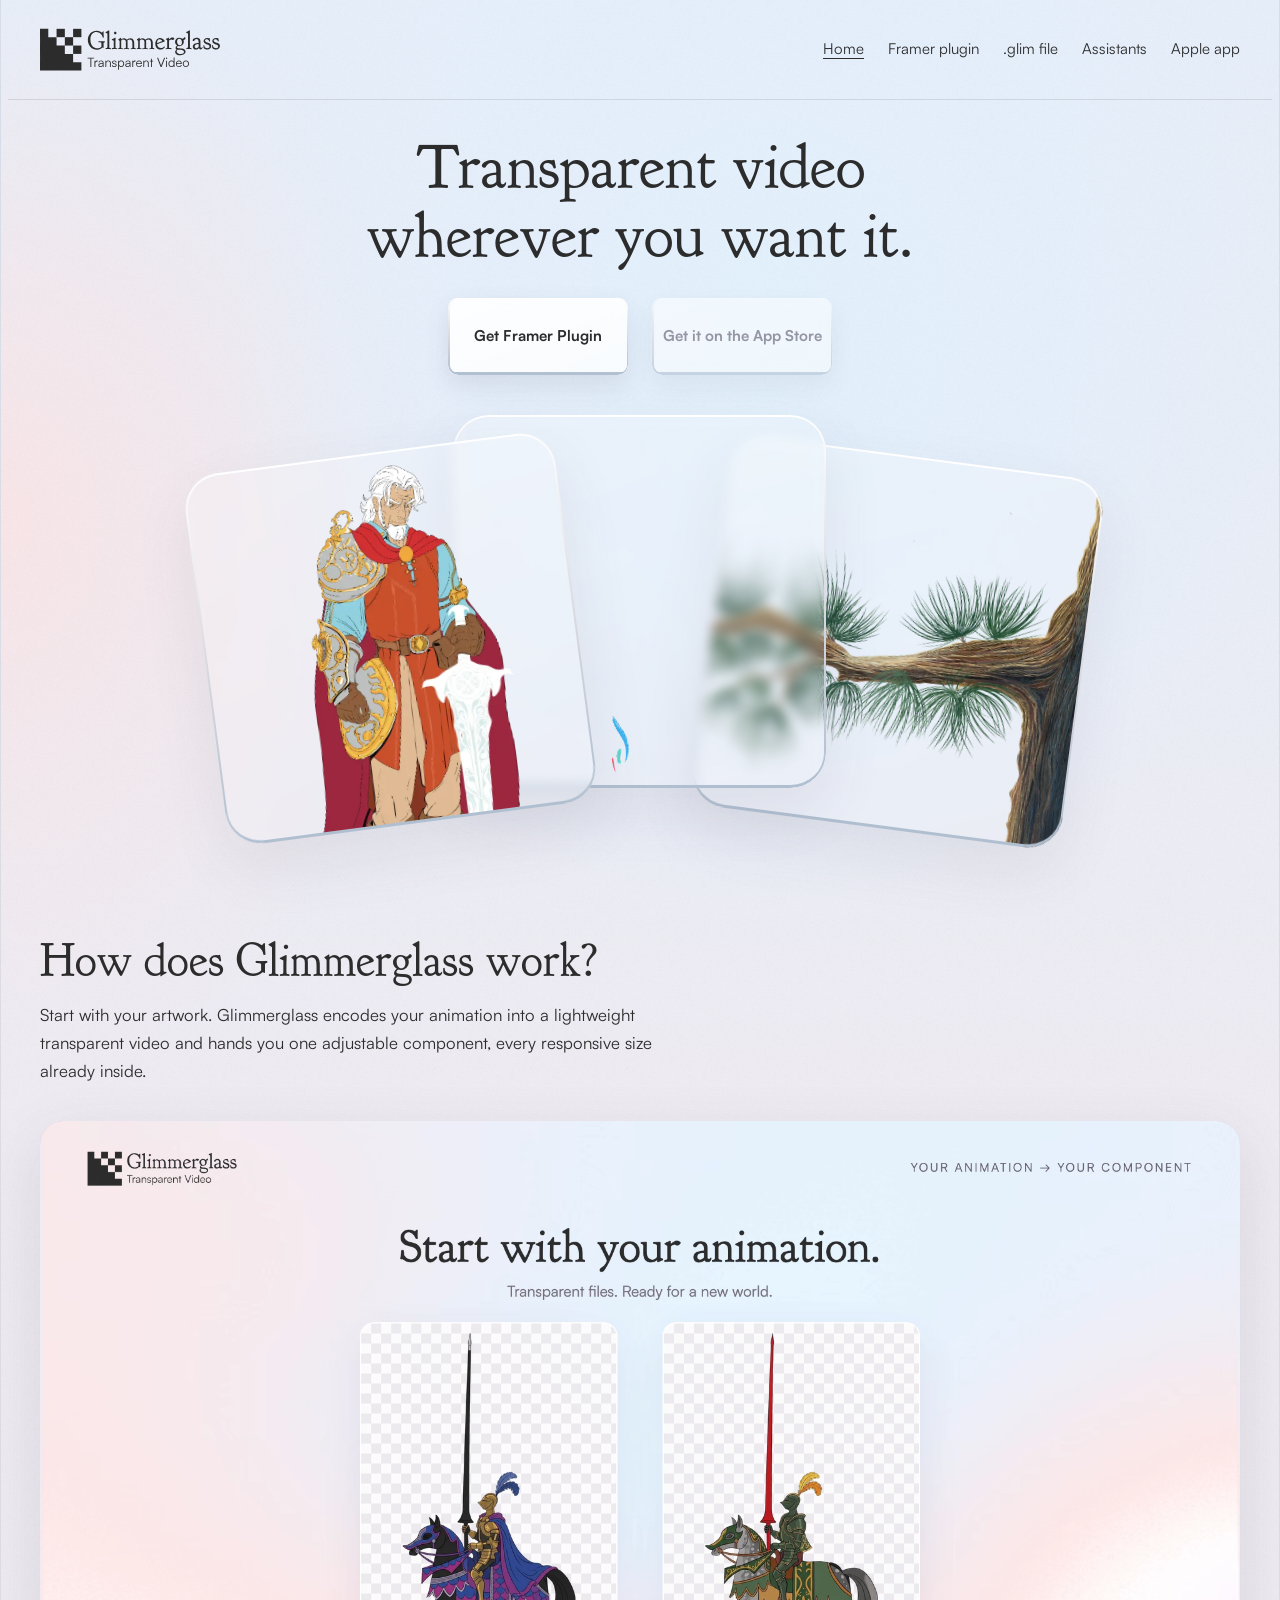
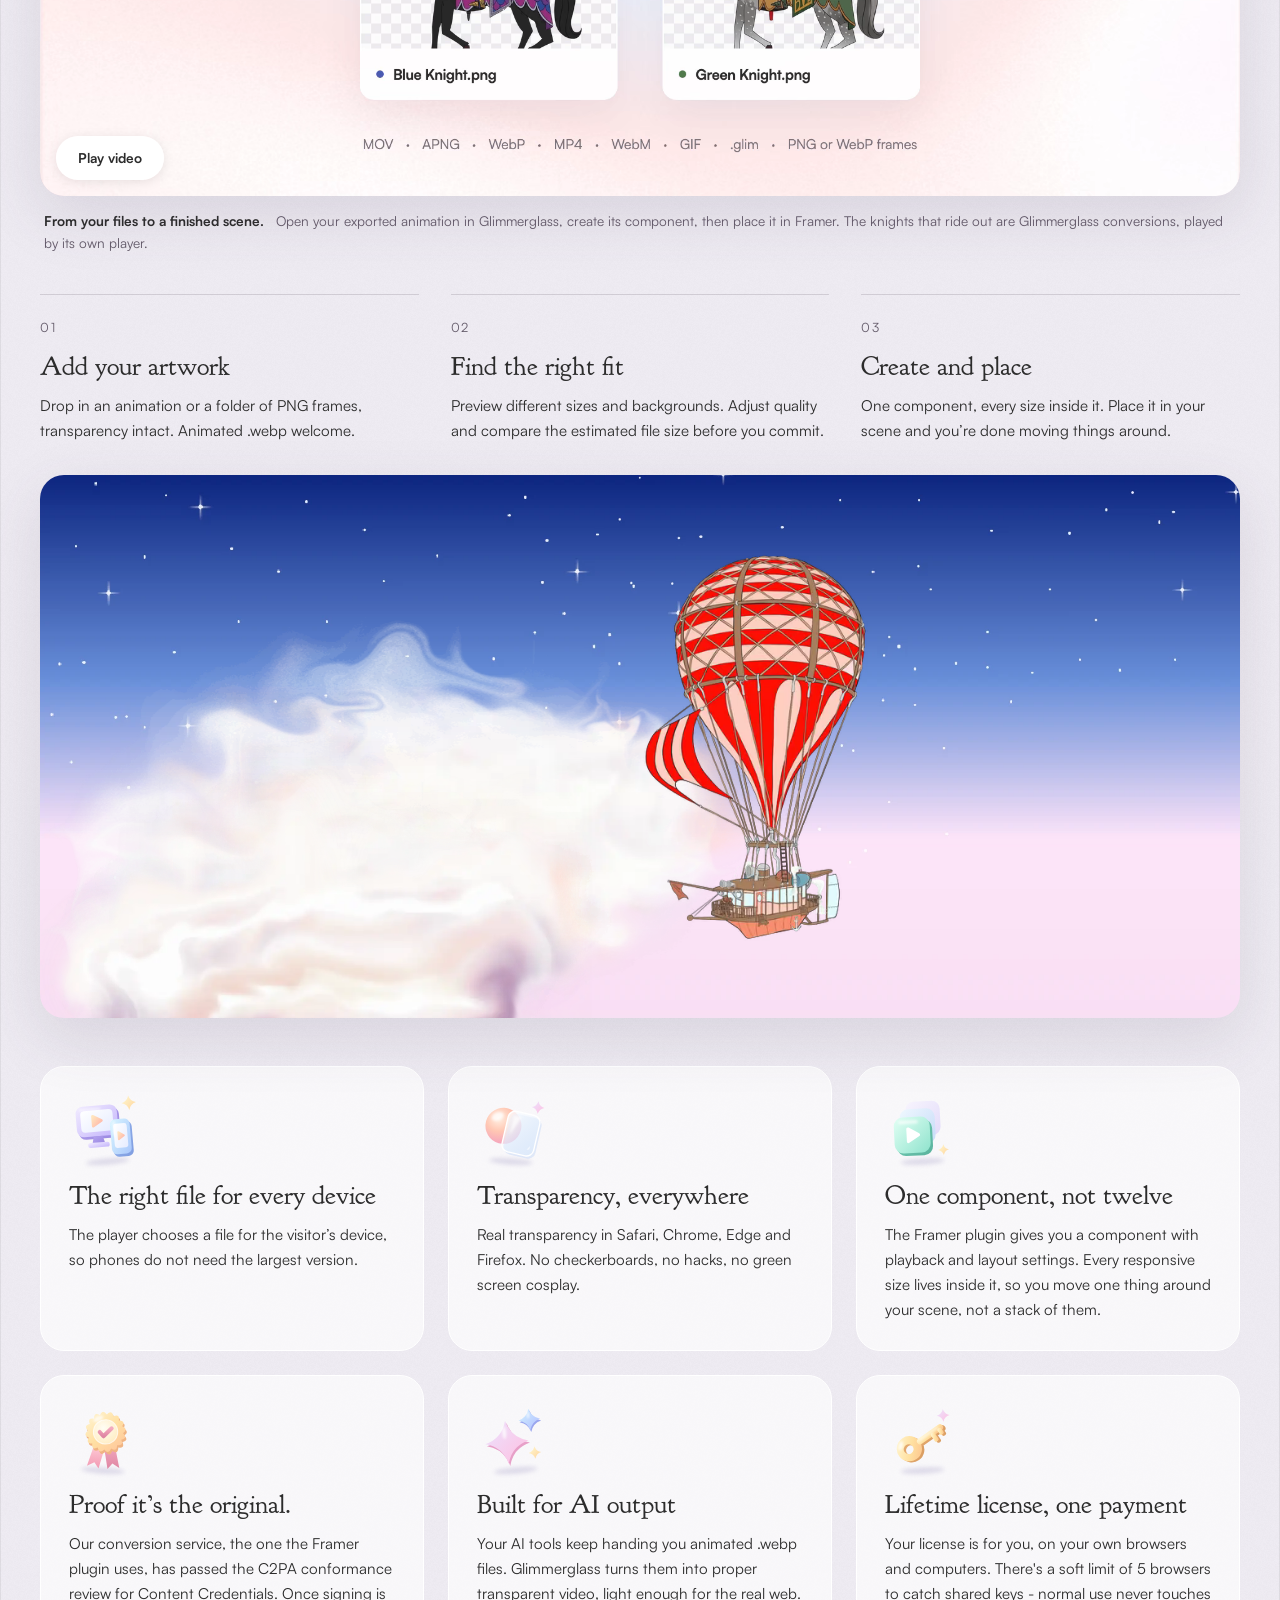
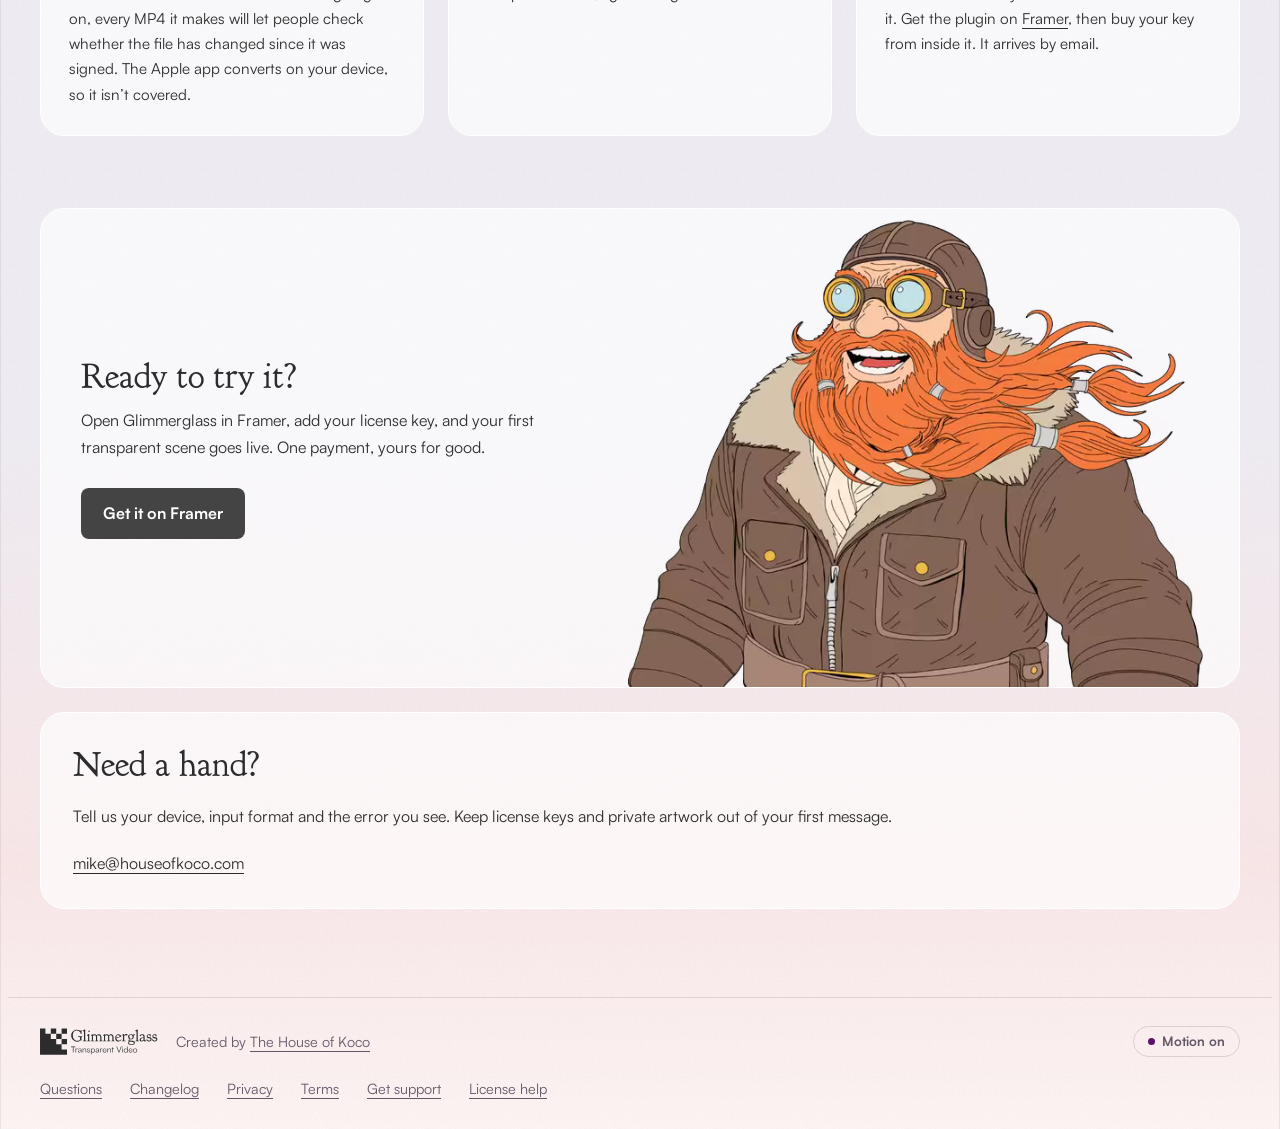
==== commit 1f2a71c6: "Mac app is out: the Apple page, changelog (9 November entry), home description and llms.txt say iPho" ====
--- a/index.html
+++ b/index.html
@@ -75,7 +75,7 @@
 })();
 </script>
   <title>Glimmerglass - Transparent animation, ready for the web</title>
-  <meta name="description" content="Turn your transparent artwork into a ready-to-place animation component. Glimmerglass for Framer, with iPhone, iPad and Mac to come.">
+  <meta name="description" content="Turn your transparent artwork into a ready-to-place animation component. Glimmerglass for Framer, iPhone, iPad and Mac.">
   <link rel="icon" href="assets/favicon.svg" type="image/svg+xml">
   <link rel="icon" href="assets/favicon-32.png" sizes="32x32" type="image/png">
   <link rel="apple-touch-icon" href="assets/apple-touch-icon.png">
@@ -83,7 +83,7 @@
   <meta property="og:type" content="website">
   <meta property="og:site_name" content="Glimmerglass">
   <meta property="og:title" content="Glimmerglass - Transparent animation, ready for the web">
-  <meta property="og:description" content="Turn your transparent artwork into a ready-to-place animation component. Glimmerglass for Framer, with iPhone, iPad and Mac to come.">
+  <meta property="og:description" content="Turn your transparent artwork into a ready-to-place animation component. Glimmerglass for Framer, iPhone, iPad and Mac.">
   <meta property="og:url" content="https://glimmerglass.app/">
   <meta property="og:image" content="https://glimmerglass.app/assets/link-preview.png">
   <meta property="og:image:width" content="1200">
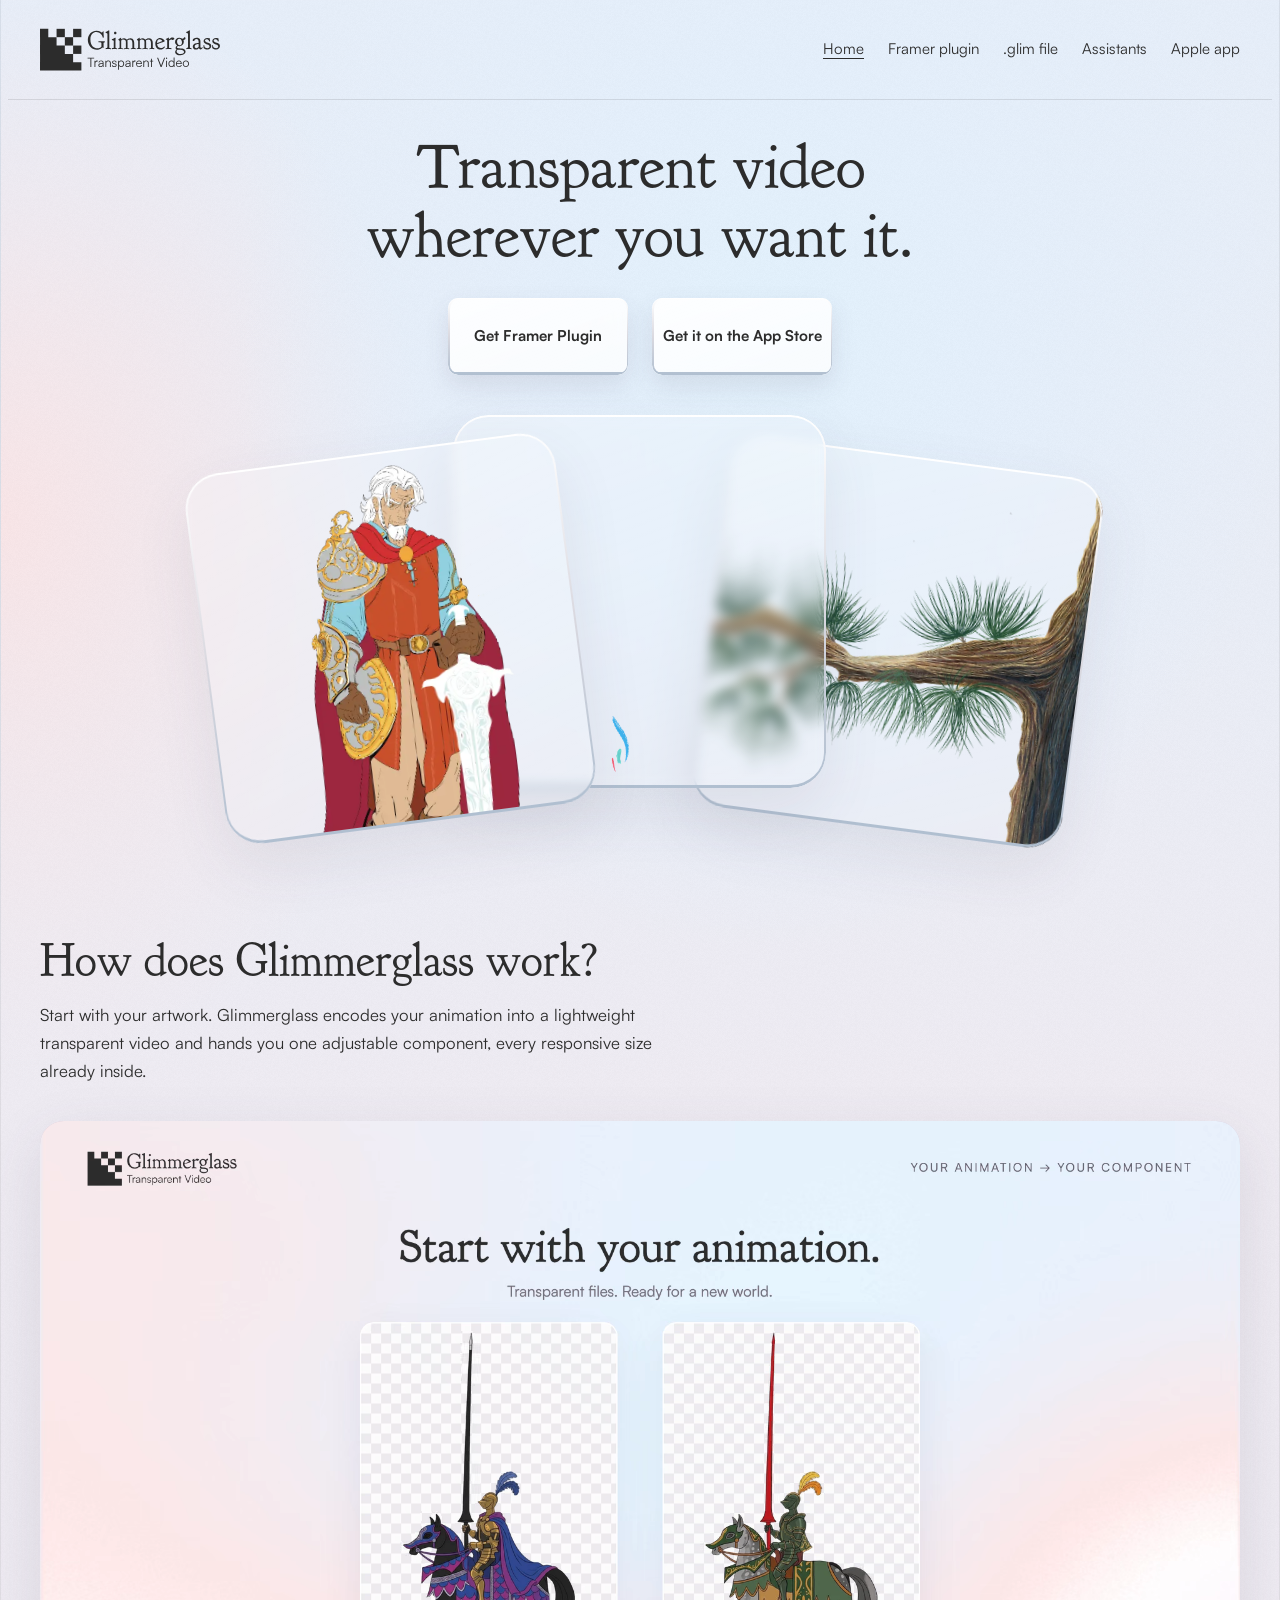
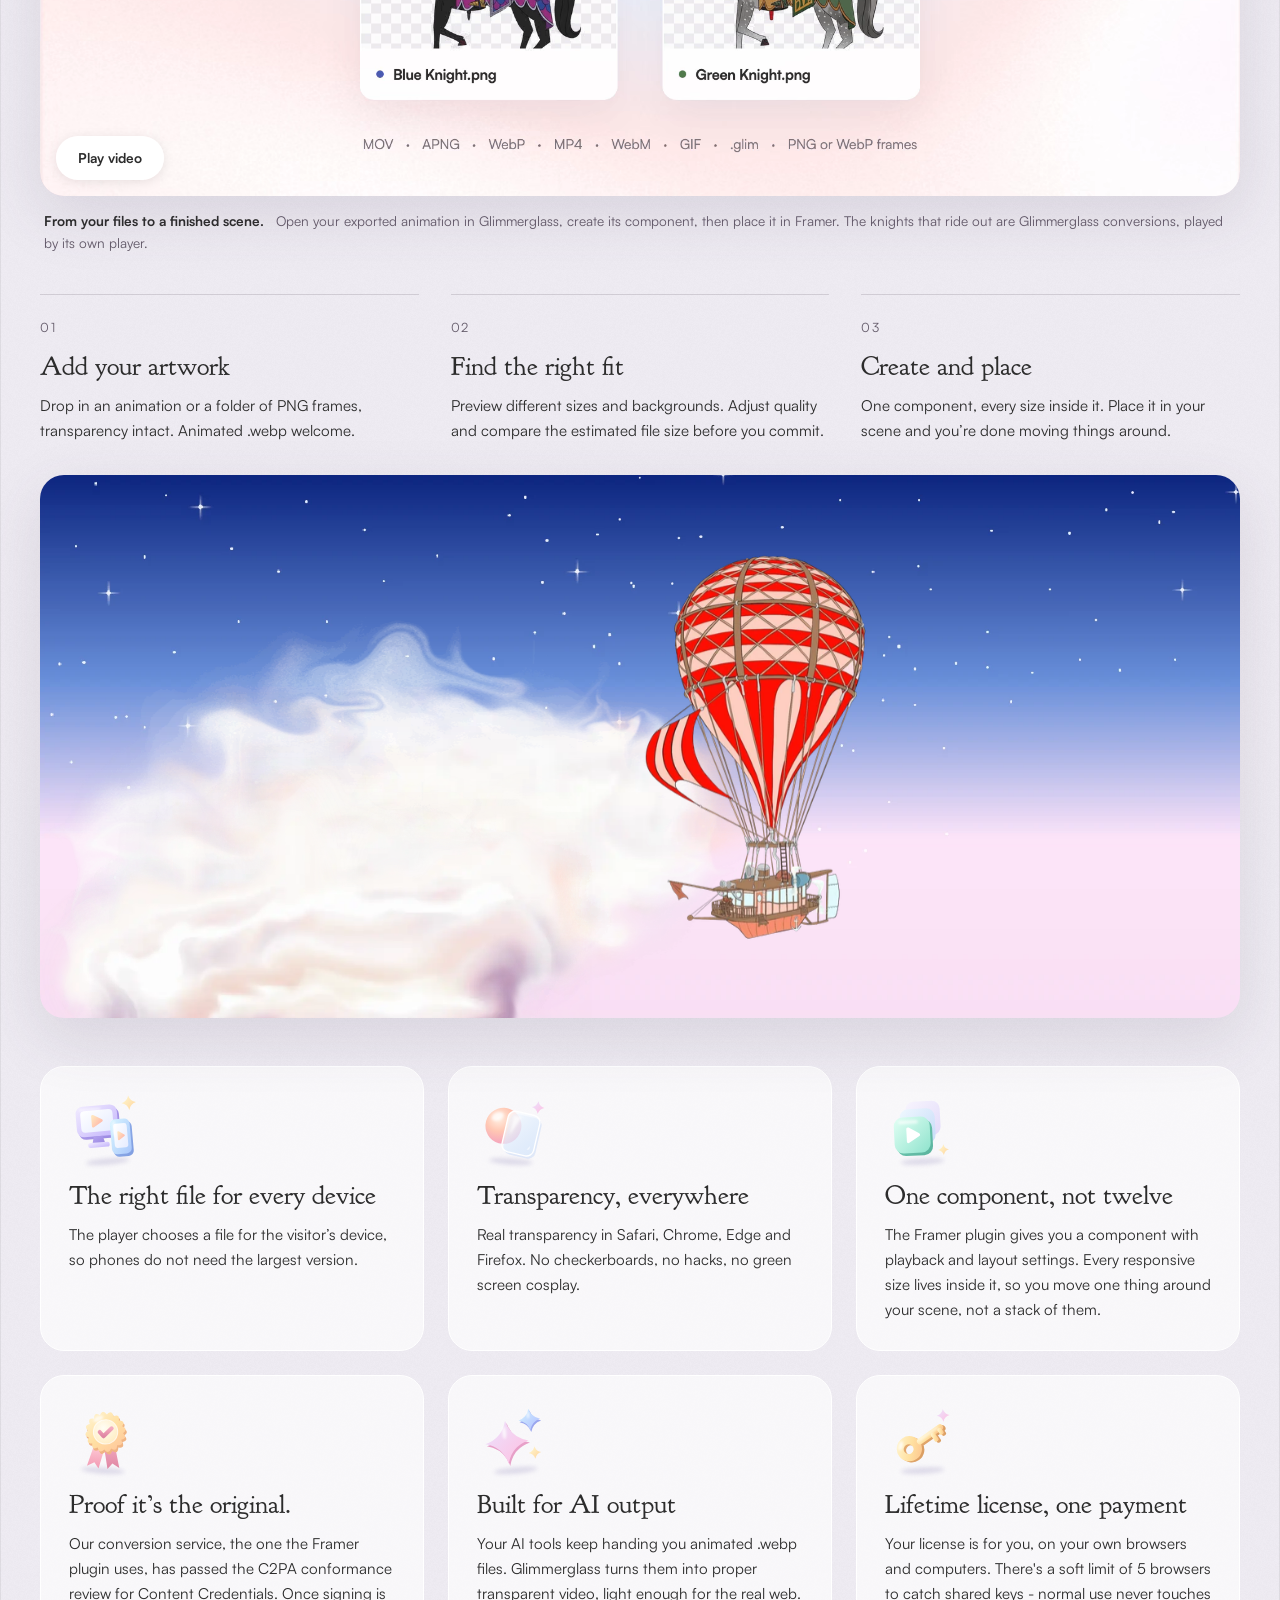
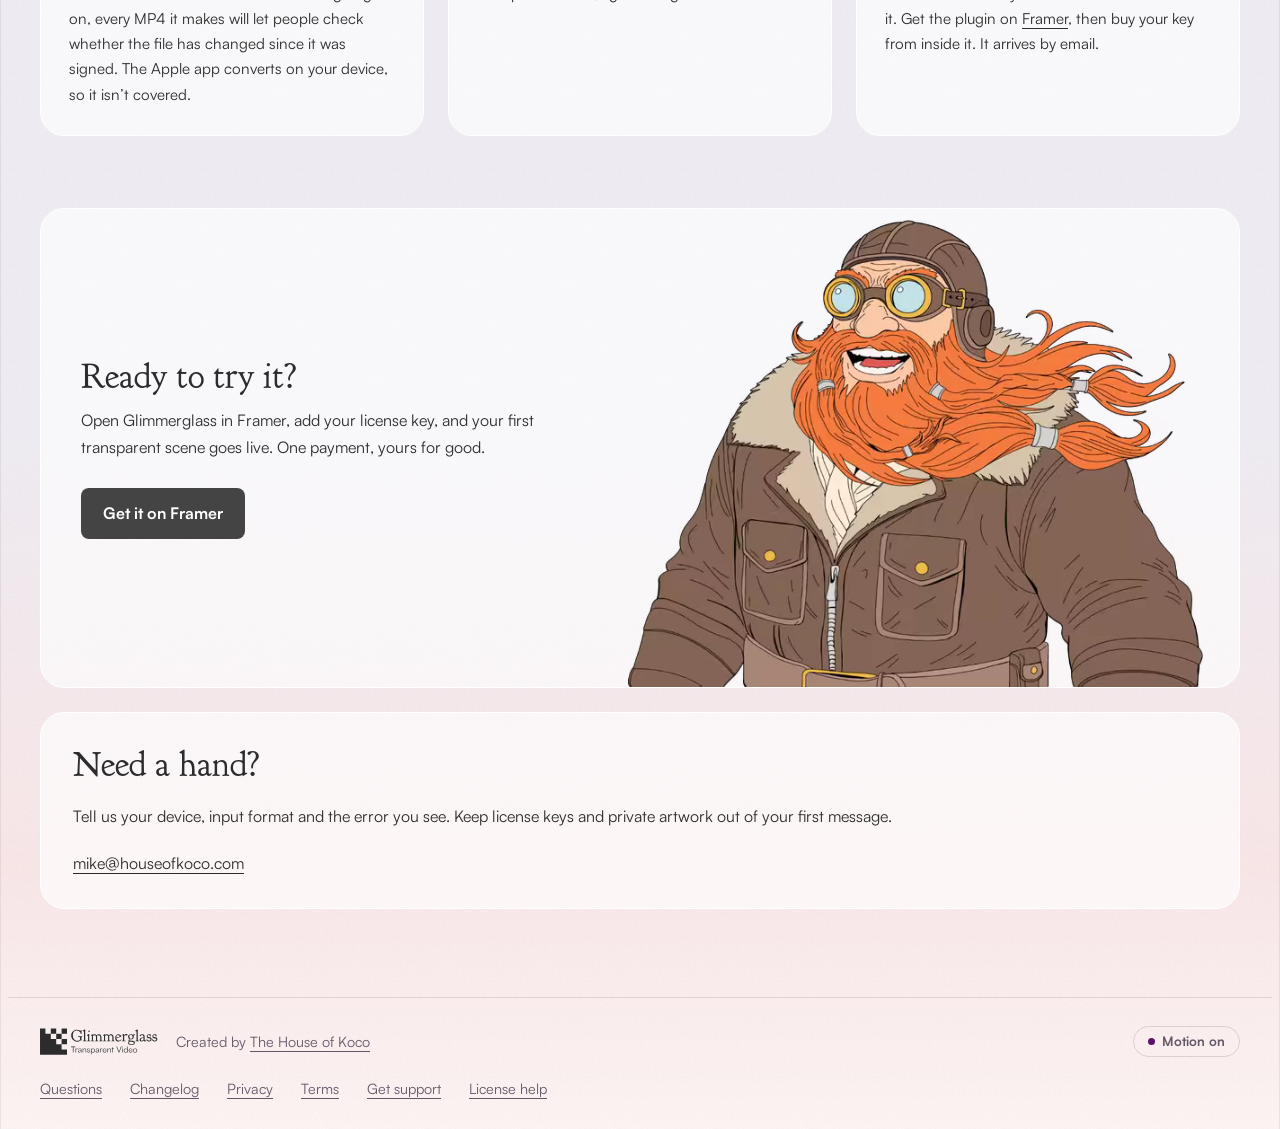
==== commit d7ac5d27: "Home page: the App Store button is now the real link Co-Authored-By: Claude Opus 5.5 <noreply@anthro" ====
--- a/index.html
+++ b/index.html
@@ -133,11 +133,7 @@
       <h1 id="glass-title">Transparent video <span>wherever you want it.</span></h1>
       <div class="actions">
         <a class="button" data-glimmerglass-hover-group href="https://www.framer.com/marketplace/plugins/glimmerglass/"><span class="button-burst" data-glimmerglass="assets/glass/burst.glim?v=819f0c8e55" aria-hidden="true"></span>Get Framer Plugin</a>
-        <!-- Not a link until the app is on the App Store: reachable by mouse and keyboard so its "Coming soon" note can show. -->
-        <span class="soon-wrap">
-          <a class="button soon" data-glimmerglass-hover-group role="link" aria-disabled="true" tabindex="0" aria-describedby="app-store-note"><span class="button-burst" data-glimmerglass="assets/glass/burst.glim?v=819f0c8e55" aria-hidden="true"></span>Get it on the App Store</a>
-          <span class="soon-note" id="app-store-note" role="tooltip" hidden>Coming soon</span>
-        </span>
+        <a class="button" data-glimmerglass-hover-group href="https://apps.apple.com/us/app/glimmerglass/id6822386954"><span class="button-burst" data-glimmerglass="assets/glass/burst.glim?v=819f0c8e55" aria-hidden="true"></span>Get it on the App Store</a>
       </div>
       <!-- Three panes of glass, each holding a .glim played by the product's own player. Each stays still until the pointer is over it, so the three never compete with the page. Hold one and move it; the frost shows whatever is behind it (glass.js). -->
       <div class="panes" id="panes">
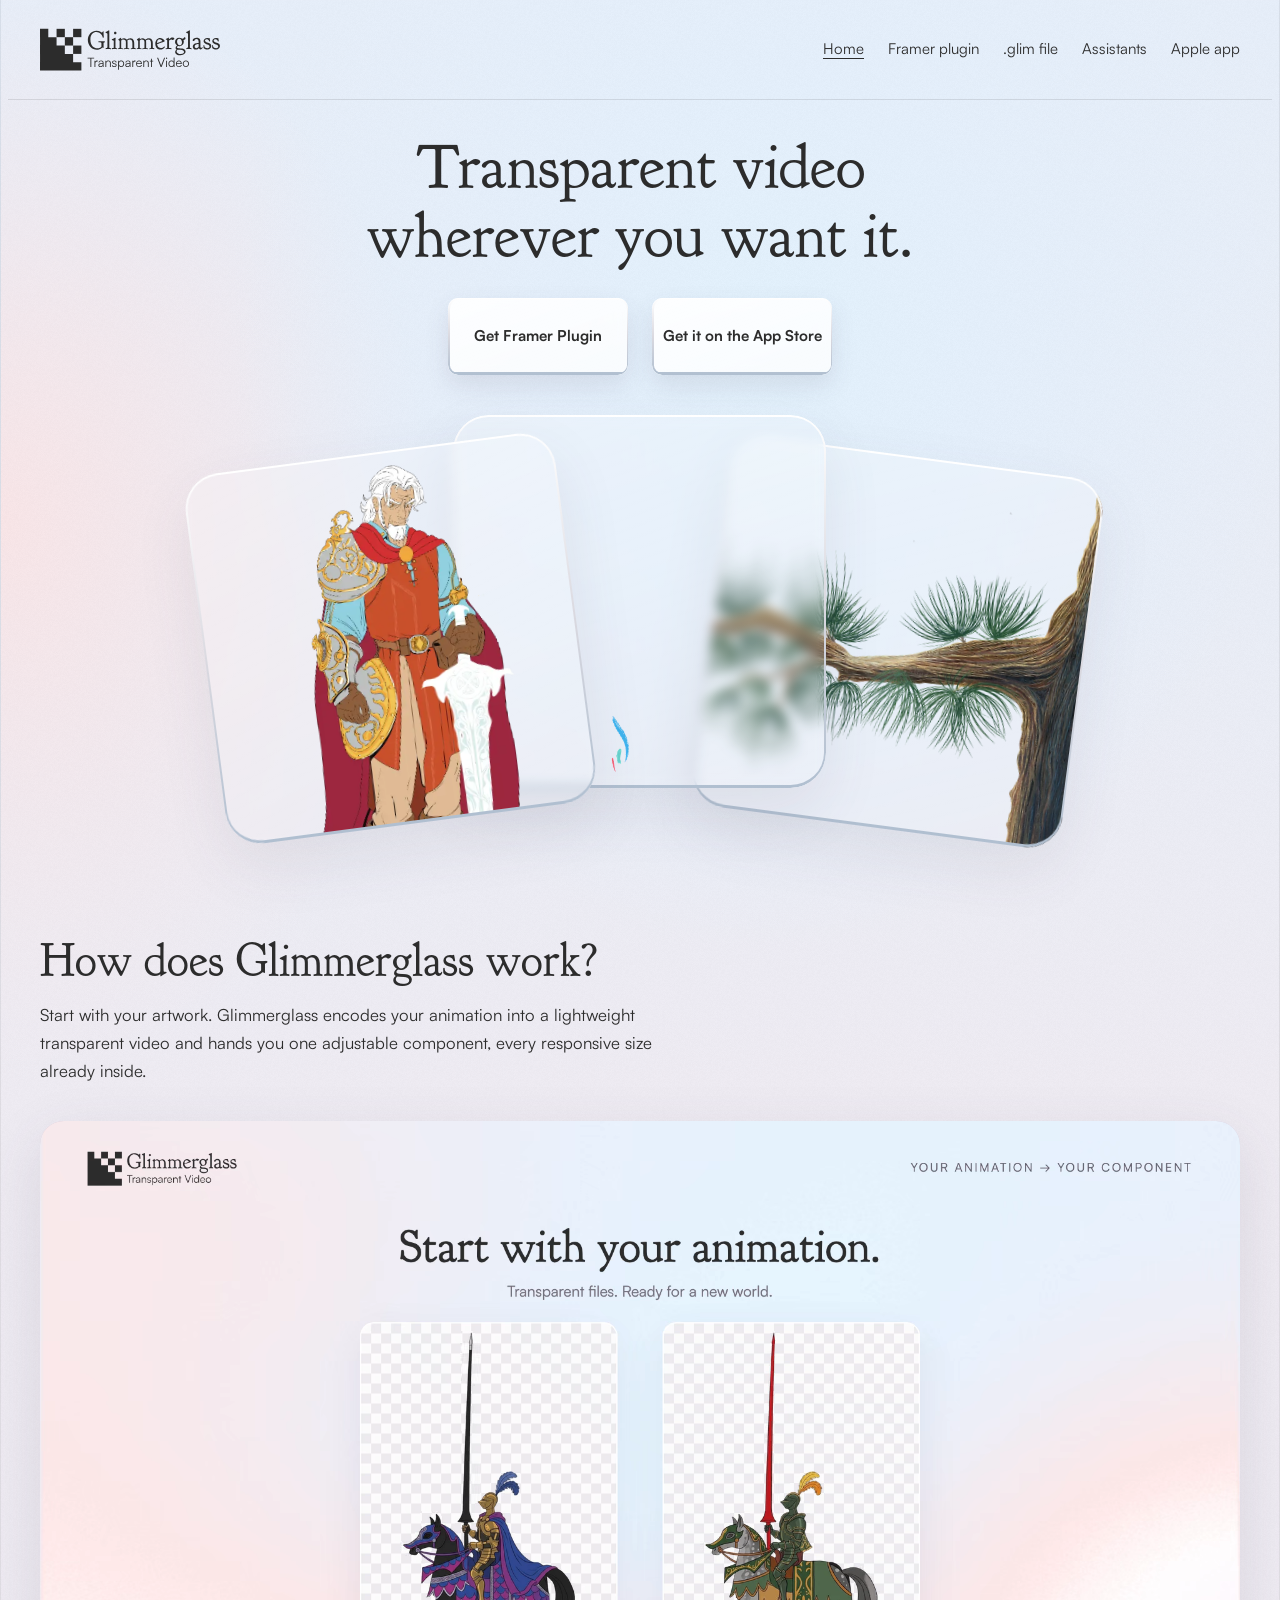
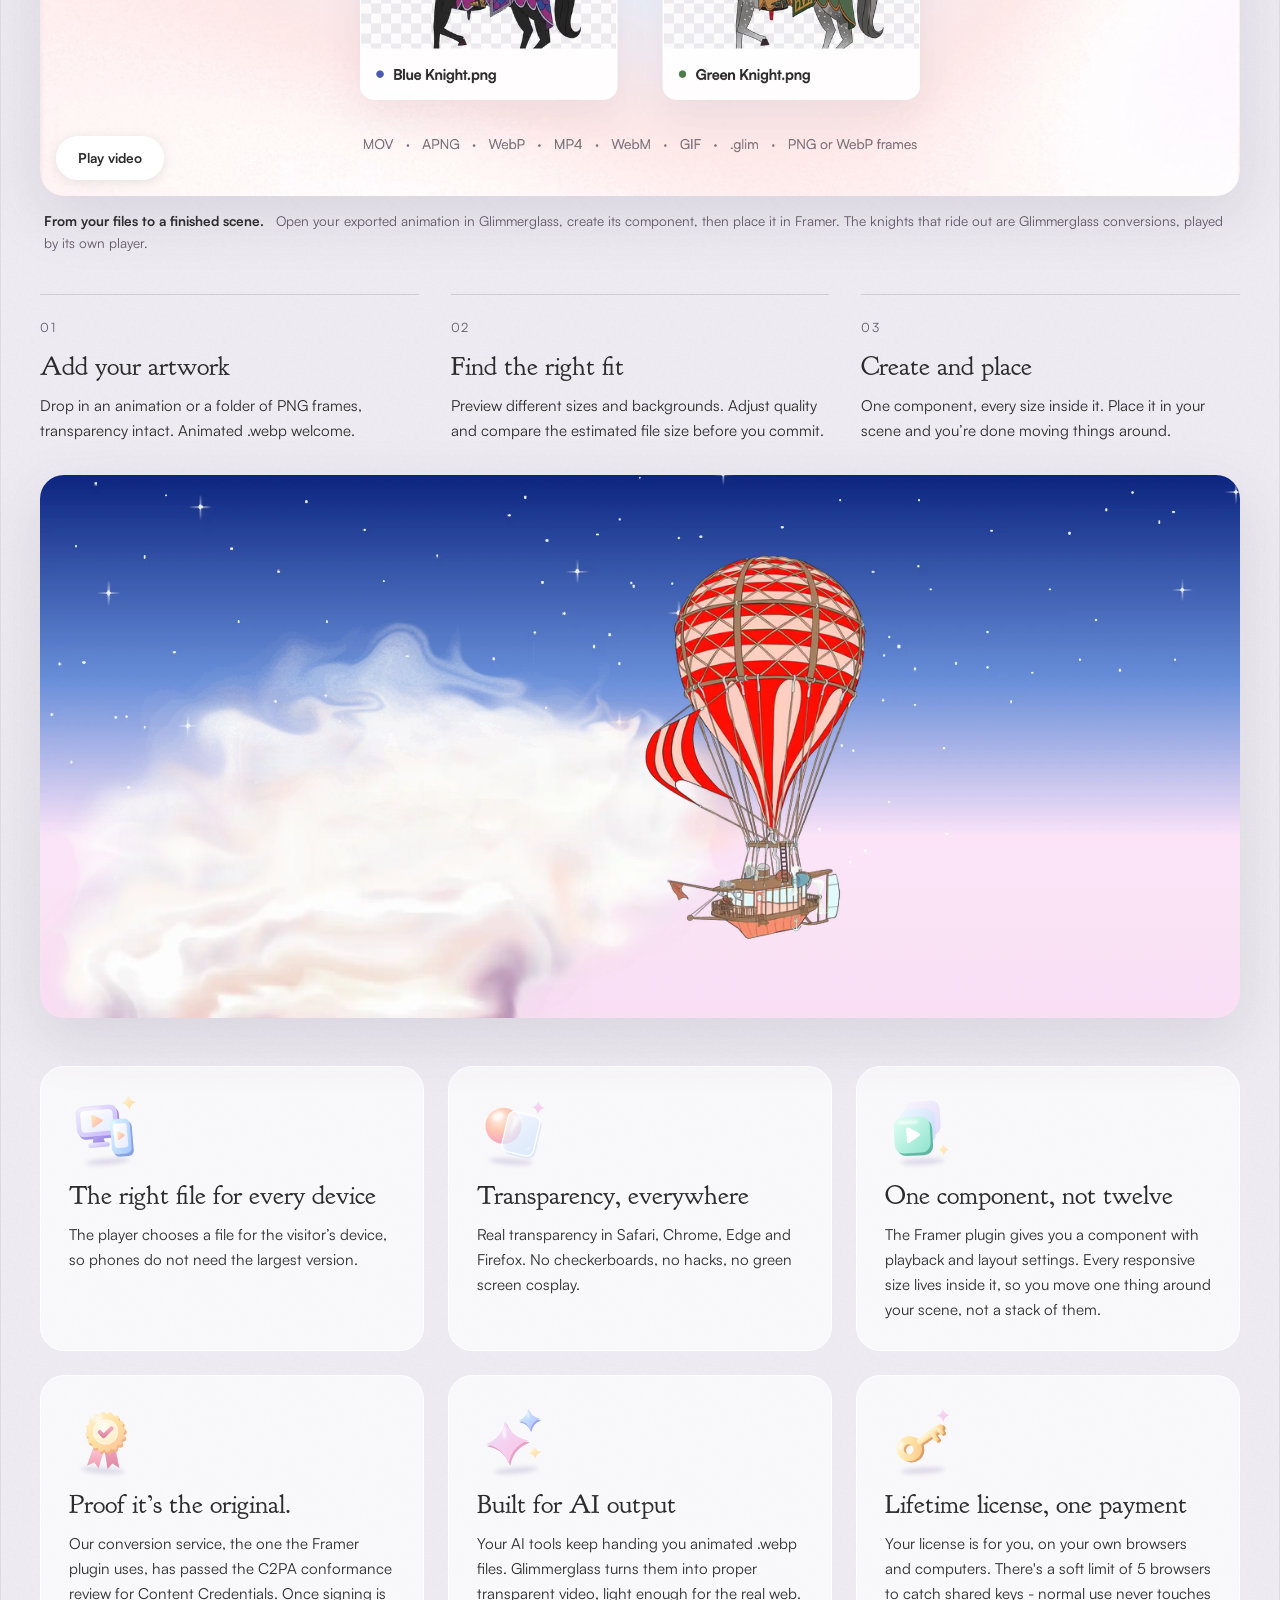
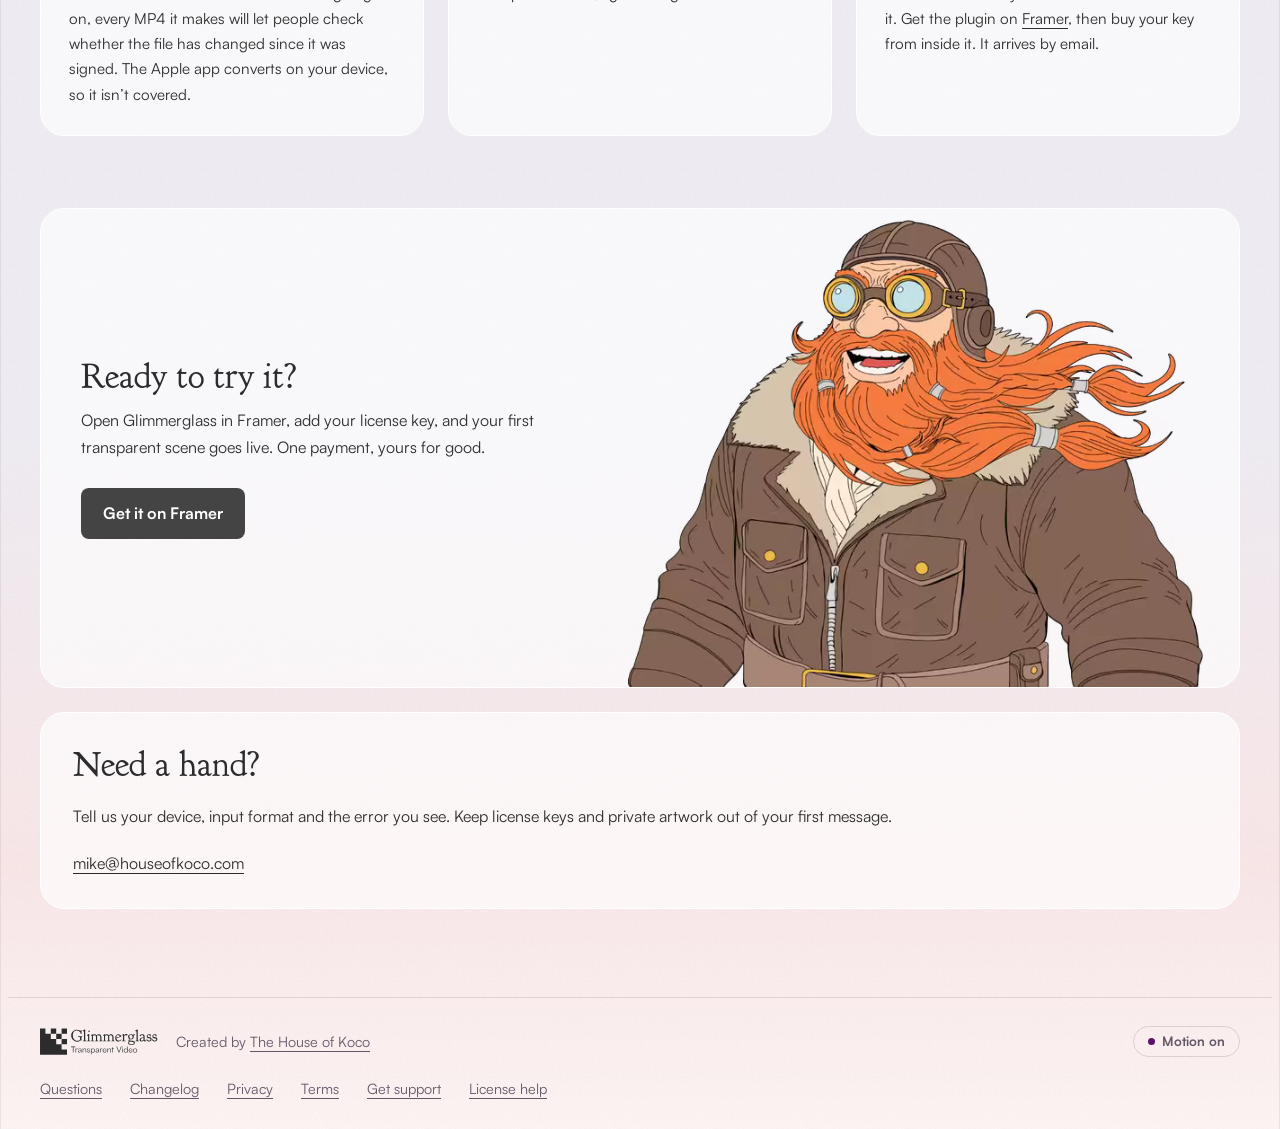
==== commit b449e8f7: "Home page: the App Store button tilts the other way on hover Co-Authored-By: Claude Opus 5.5 <norepl" ====
--- a/index.html
+++ b/index.html
@@ -90,7 +90,7 @@
   <meta property="og:image:height" content="630">
   <meta property="og:image:alt" content="The Glimmerglass logo, Transparent Video, with a cat asleep on top of the checkered mark">
   <meta name="twitter:card" content="summary_large_image">
-  <link rel="preload" as="font" type="font/woff2" href="assets/GoudyBookletter1911.woff2" crossorigin><link rel="preload" as="font" type="font/woff2" href="assets/Satoshi-Regular.woff2" crossorigin><link rel="stylesheet" href="styles.css?v=ba0fce96e0">
+  <link rel="preload" as="font" type="font/woff2" href="assets/GoudyBookletter1911.woff2" crossorigin><link rel="preload" as="font" type="font/woff2" href="assets/Satoshi-Regular.woff2" crossorigin><link rel="stylesheet" href="styles.css?v=7d233ac018">
   <!-- The product's own player: the two knights that ride out of the film are Glimmerglass conversions, played by it. -->
   <script src="glimmerglass.min.js?v=ac17955319" defer></script>
   <script src="hero.js?v=695f8583e5" defer></script><script src="glass.js?v=36adfc30e5" defer></script>
--- a/styles.css
+++ b/styles.css
@@ -144,7 +144,7 @@
 .glass-hero{text-align:center;margin:-16px 0 72px}.glass-hero h1{max-width:none;margin:0 auto;font-size:clamp(2.4rem,4.9vw,4.5rem)}.glass-hero h1 span{display:block}.glass-hero .actions{justify-content:center;gap:24px;margin-top:28px}.glass-hero .button,.glass-hero .button.soon{position:relative;justify-content:center;width:180px;min-height:0;aspect-ratio:2.3301;padding:0 8px;font-size:.9375rem;line-height:1.2;text-align:center;border:0;border-radius:10px;background:linear-gradient(160deg,#ffffffeb,#ffffffc2);color:#2c2c2c;-webkit-backdrop-filter:blur(6px);backdrop-filter:blur(6px);box-shadow:0 10px 24px #5547631f;transition:transform .2s ease,box-shadow .2s ease}
 .glass-hero .button:hover{background:linear-gradient(160deg,#ffffffeb,#ffffffc2);color:#2c2c2c}.glass-hero .button.soon{color:#625968;opacity:.6}.glass-hero .button.soon:hover{background:linear-gradient(160deg,#ffffffeb,#ffffffc2);color:#625968}
 .glass-hero .button::after{content:"";position:absolute;inset:0;border-radius:inherit;padding:1.5px 1.5px 2.5px;background:linear-gradient(180deg,#fff 0%,#dad9e0 50%,#b0bfd0 100%);-webkit-mask:linear-gradient(#000 0 0) content-box,linear-gradient(#000 0 0);-webkit-mask-composite:xor;mask:linear-gradient(#000 0 0) content-box exclude,linear-gradient(#000 0 0);pointer-events:none}
-@media(hover:hover){.glass-hero .button:not(.soon):hover{transform:translateY(-3px) rotate(-1.5deg);box-shadow:0 16px 32px #55476333}}.glass-hero .button:not(.soon):active{transform:translateY(-1px) rotate(-.5deg)}html.still .glass-hero .button:not(.soon):hover,html.still .glass-hero .button:not(.soon):active{transform:none}
+@media(hover:hover){.glass-hero .button:not(.soon):hover{transform:translateY(-3px) rotate(-1.5deg);box-shadow:0 16px 32px #55476333}}.glass-hero .button:not(.soon):active{transform:translateY(-1px) rotate(-.5deg)}@media(hover:hover){.glass-hero .button[href*="apps.apple.com"]:hover{transform:translateY(-3px) rotate(1.5deg)}}.glass-hero .button[href*="apps.apple.com"]:active{transform:translateY(-1px) rotate(.5deg)}html.still .glass-hero .button:not(.soon):hover,html.still .glass-hero .button:not(.soon):active{transform:none}
 .button-burst{position:absolute;inset:0;z-index:-1;display:block;border-radius:inherit;overflow:hidden;pointer-events:none}html.still .button-burst{display:none}
 .panes{--pane:min(33.4vw,505px,max(300px,calc((100svh - 452px)/1.2)));position:relative;z-index:3;height:calc(var(--pane)*1.2);margin-top:40px}
 .pane{--r:0deg;position:absolute;left:calc(50% + var(--pane)*(var(--x) - .5));top:calc(var(--pane)*var(--y));width:var(--pane);height:var(--pane);border-radius:calc(var(--pane)*.095);background:linear-gradient(160deg,#ffffff40,#ffffff14);-webkit-backdrop-filter:blur(6px);backdrop-filter:blur(6px);box-shadow:0 24px 60px #55476318;transform:translate(var(--dx,0),var(--dy,0)) rotate(var(--r));will-change:transform;cursor:grab;touch-action:pan-y pinch-zoom;user-select:none;-webkit-user-select:none;-webkit-touch-callout:none;transition:scale .18s ease,box-shadow .18s ease}
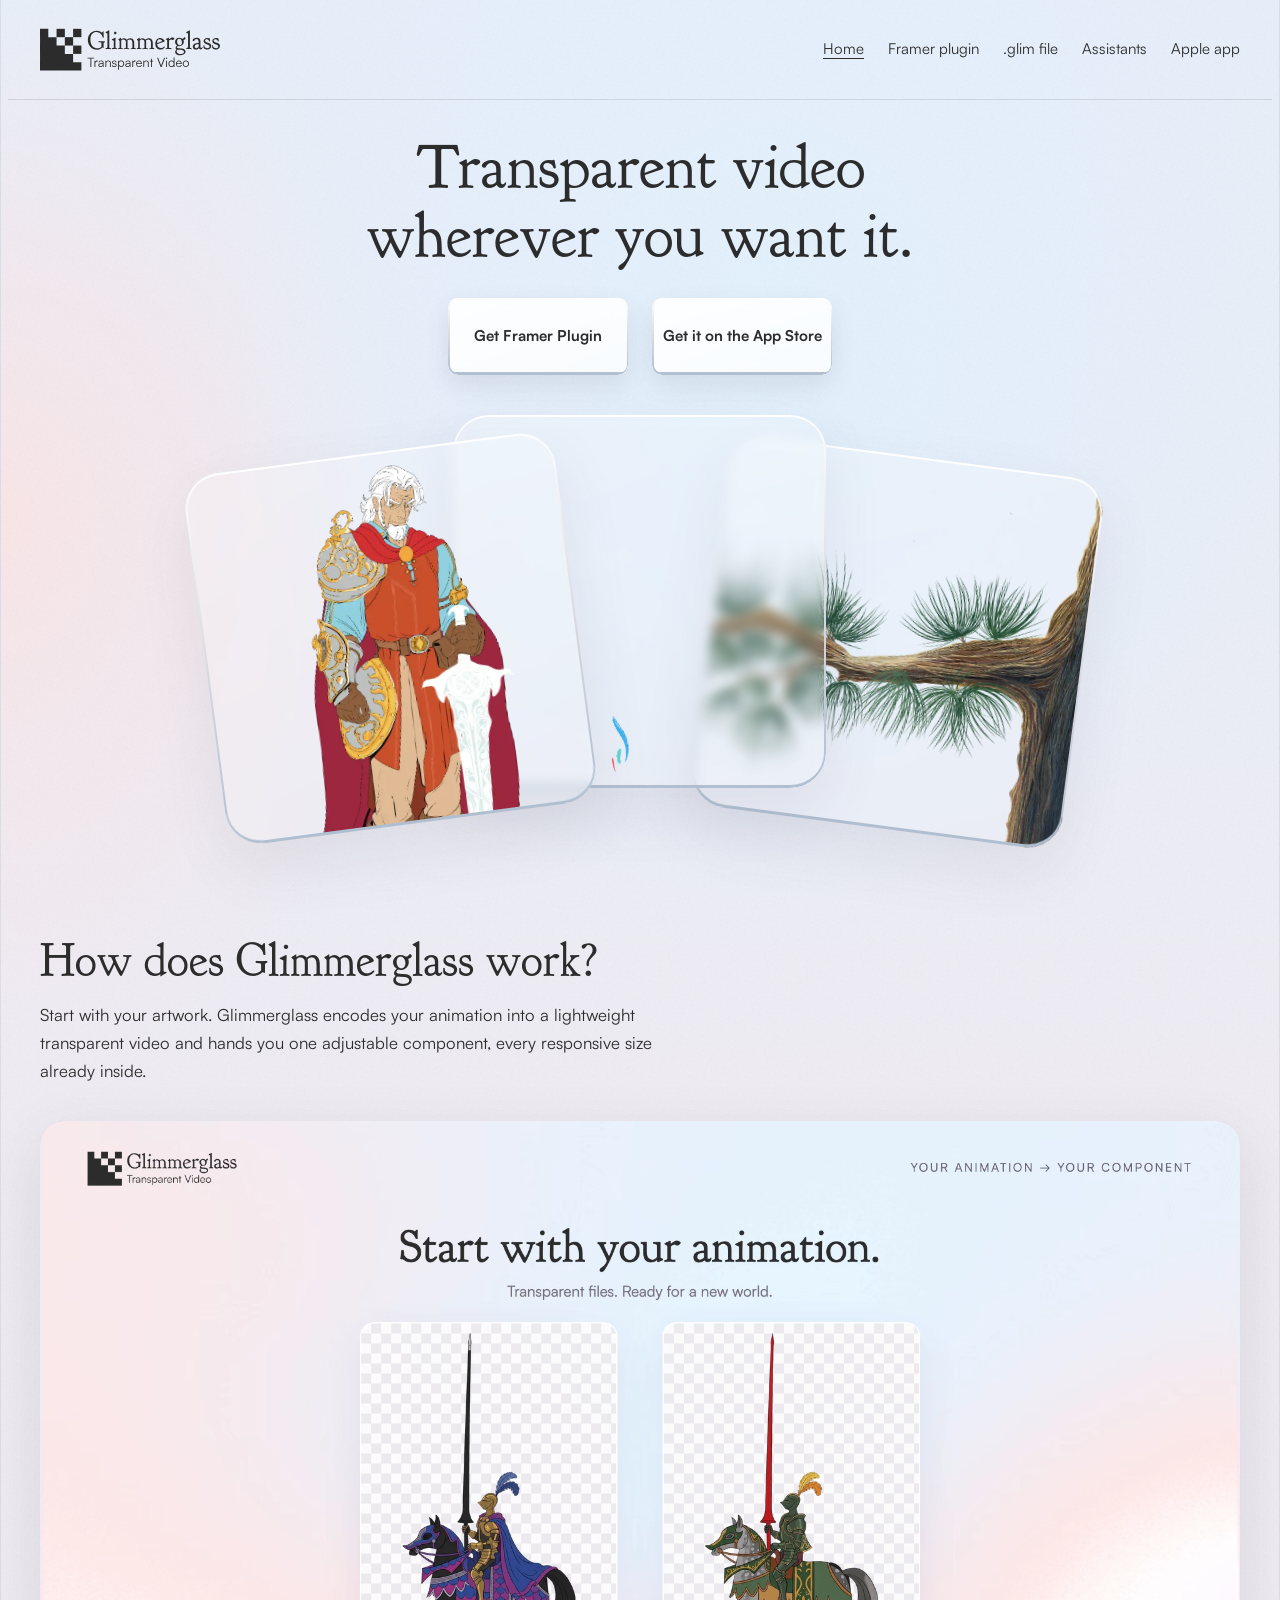
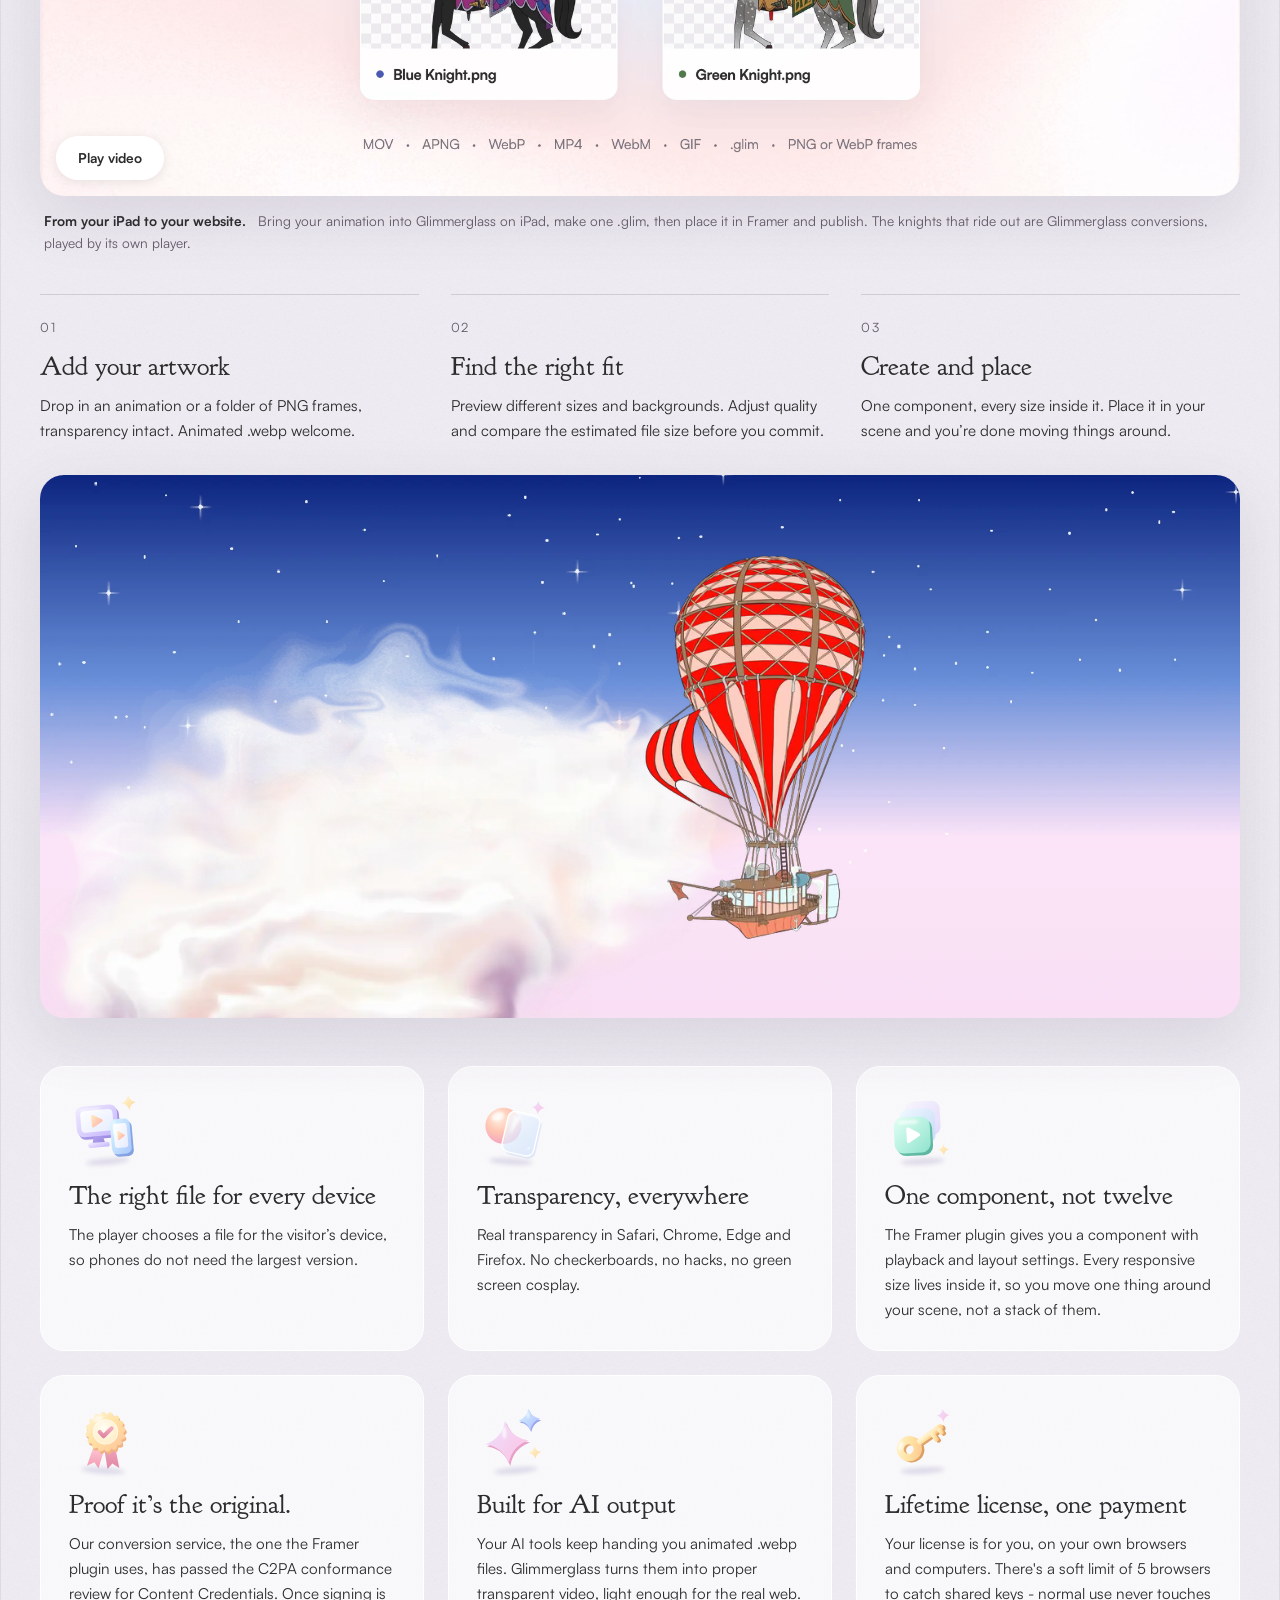
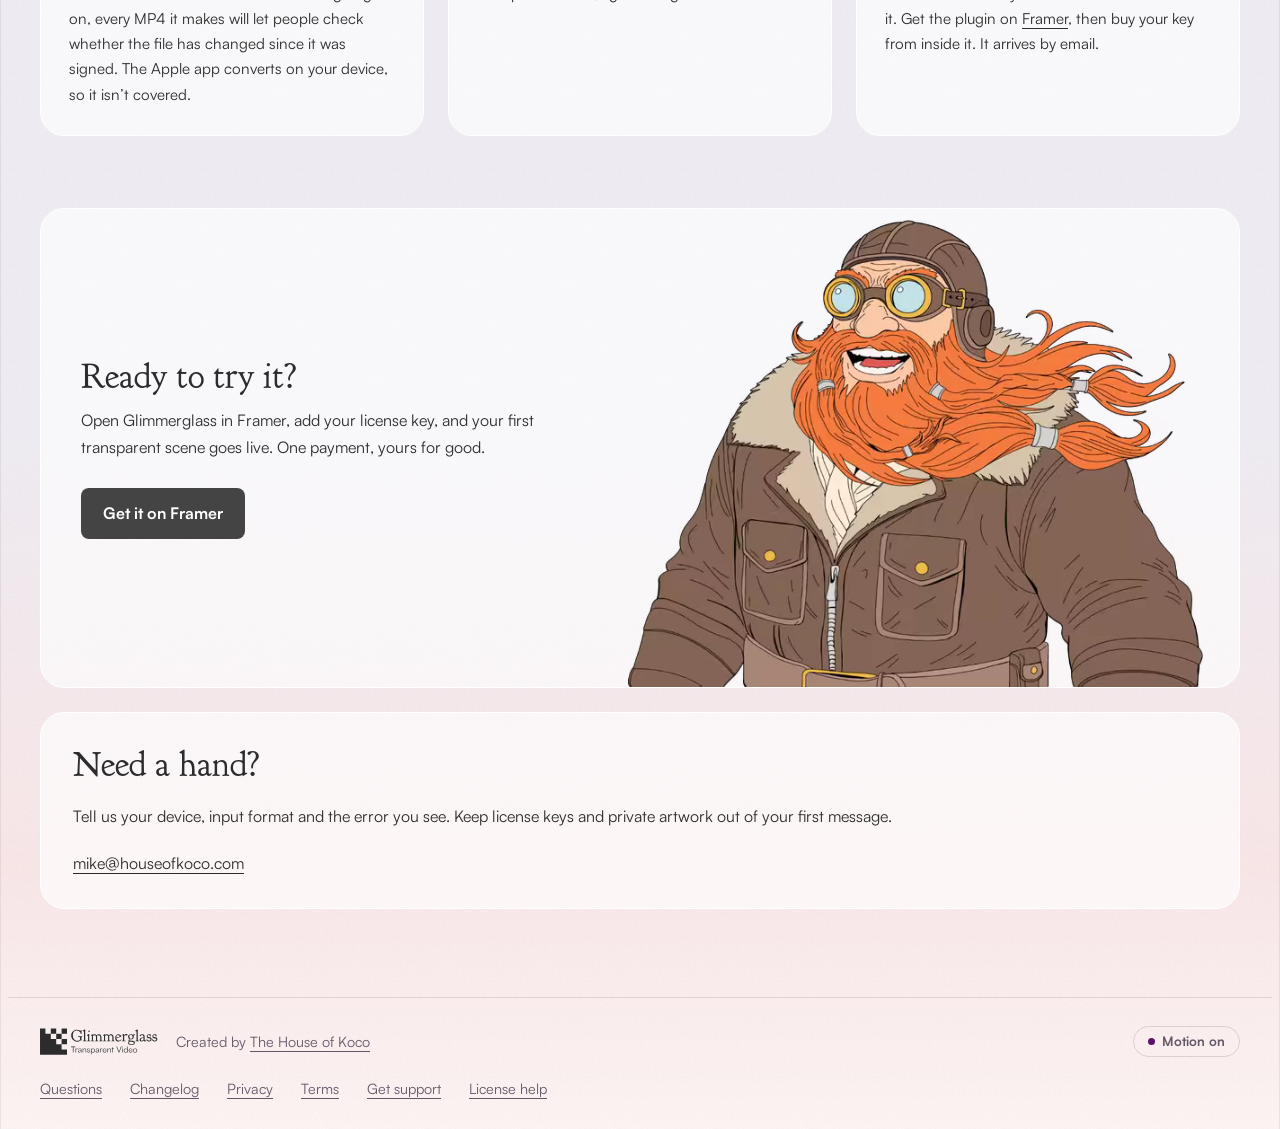
==== commit 0496c35a: "Home film: the iPad film (iPad → .glim → Framer → live website), as on staging 2e2f7e6 Co-Authored-B" ====
--- a/index.html
+++ b/index.html
@@ -149,11 +149,11 @@
     <figure class="hero-film" aria-labelledby="film-caption">
       <div class="hero-stage">
         <div class="film-frame">
-          <video id="hero-video" muted loop playsinline controls preload="metadata" poster="assets/glimmerglass-workflow-poster-1280.webp" aria-label="A silent film: exported transparent animations go through Glimmerglass and Framer into a finished scene, whose knights ride out of the video and across the page." aria-describedby="film-caption">
-            <source src="assets/glimmerglass-workflow-1280.mp4" type="video/mp4" media="(max-width: 700px)">
-            <source src="assets/glimmerglass-workflow.mp4" type="video/mp4">
-            <source src="assets/glimmerglass-workflow.webm" type="video/webm">
-            <p>Your browser cannot play this video. <a href="assets/glimmerglass-workflow.mp4">Download the film</a>.</p>
+          <video id="hero-video" muted loop playsinline controls preload="metadata" poster="assets/glimmerglass-workflow-poster-1280.webp?v=7b744512b4" aria-label="A silent film: an exported transparent animation goes through Glimmerglass on iPad and Framer into a finished website scene, whose knights ride out of the video and across the page." aria-describedby="film-caption">
+            <source src="assets/glimmerglass-workflow-1280.mp4?v=d6049fbaef" type="video/mp4" media="(max-width: 700px)">
+            <source src="assets/glimmerglass-workflow.mp4?v=e986e1a5eb" type="video/mp4">
+            <source src="assets/glimmerglass-workflow.webm?v=90c82789e2" type="video/webm">
+            <p>Your browser cannot play this video. <a href="assets/glimmerglass-workflow.mp4?v=e986e1a5eb">Download the film</a>.</p>
           </video>
           <button class="film-toggle" type="button" aria-controls="hero-video" hidden>Play video</button>
         </div>
@@ -178,7 +178,7 @@
           </div>
         </div>
       </div>
-      <figcaption id="film-caption"><span>From your files to a finished scene.</span> Open your exported animation in Glimmerglass, create its component, then place it in Framer. The knights that ride out are Glimmerglass conversions, played by its own player.</figcaption>
+      <figcaption id="film-caption"><span>From your iPad to your website.</span> Bring your animation into Glimmerglass on iPad, make one .glim, then place it in Framer and publish. The knights that ride out are Glimmerglass conversions, played by its own player.</figcaption>
     </figure>
     <ol class="workflow" aria-label="How Glimmerglass works">
       <li><span class="step-number" aria-hidden="true">01</span><h2>Add your artwork</h2><p>Drop in an animation or a folder of PNG frames, transparency intact. Animated .webp welcome.</p></li>
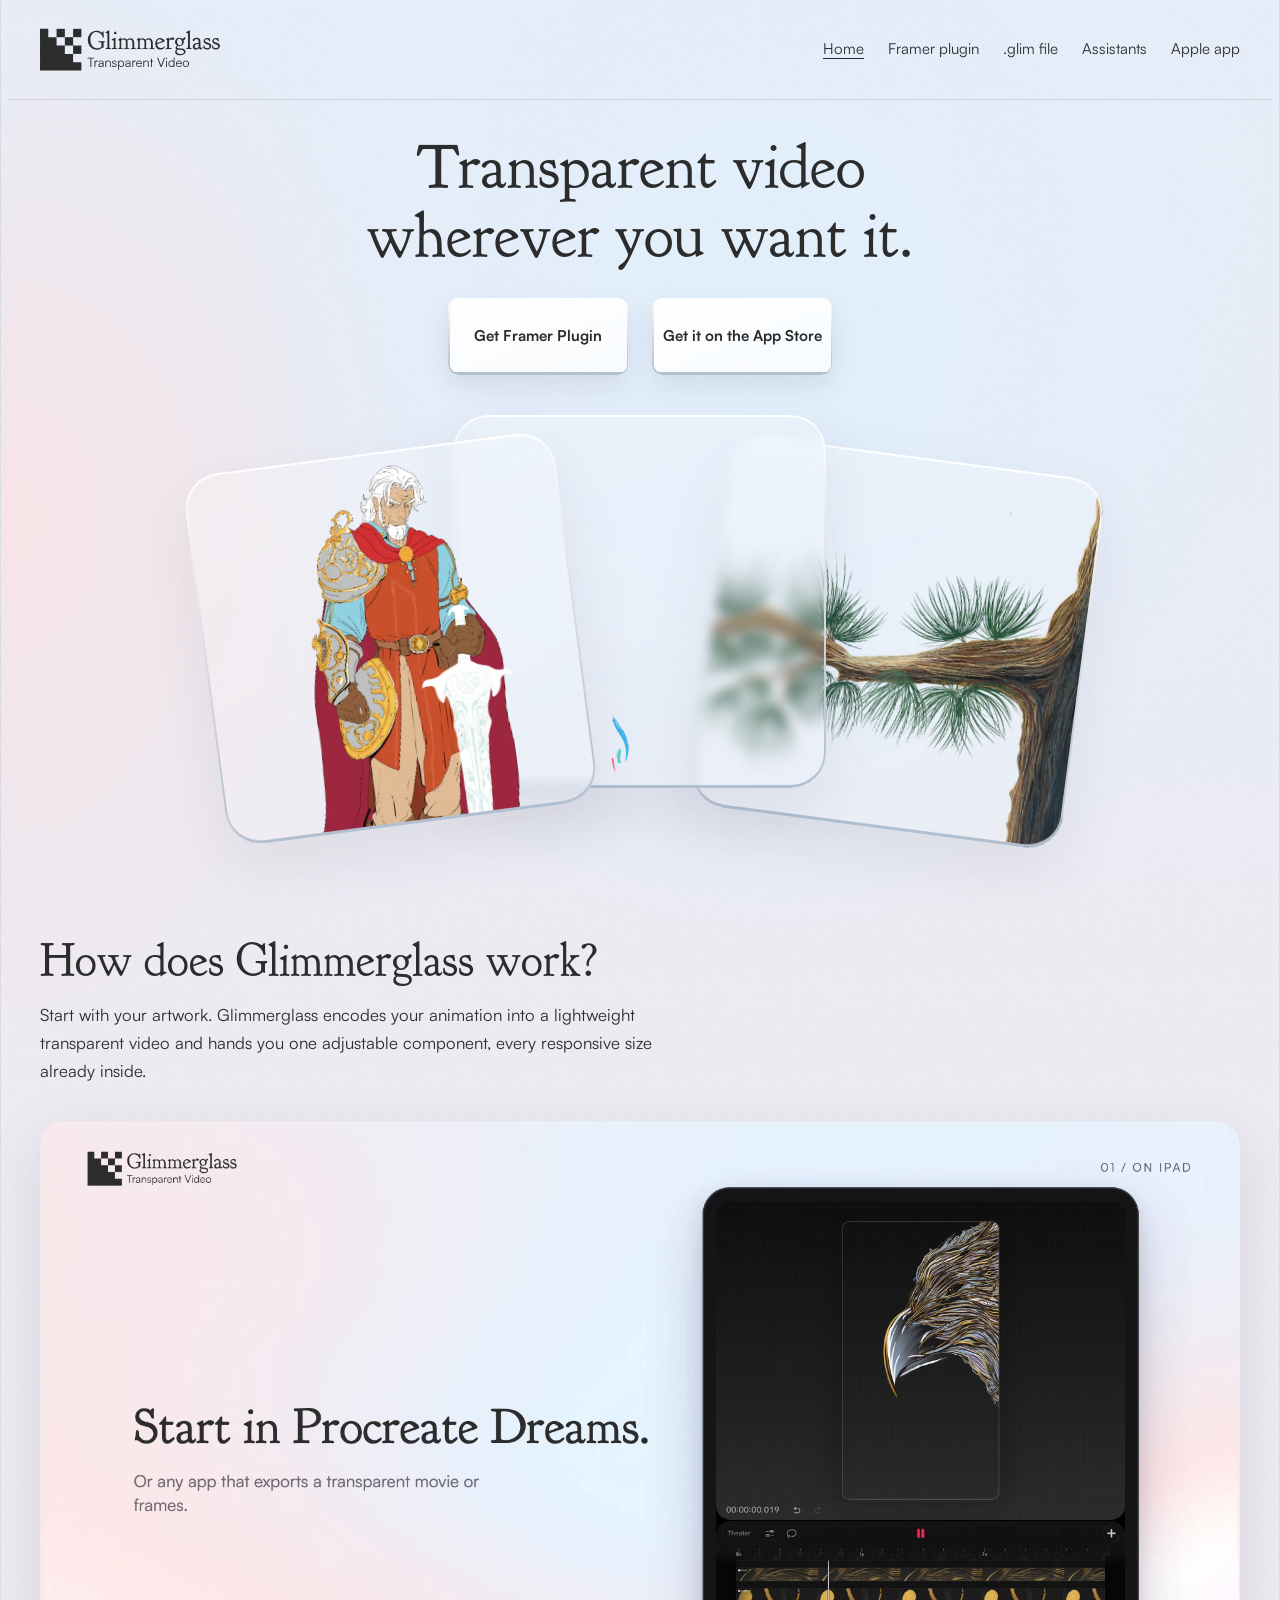
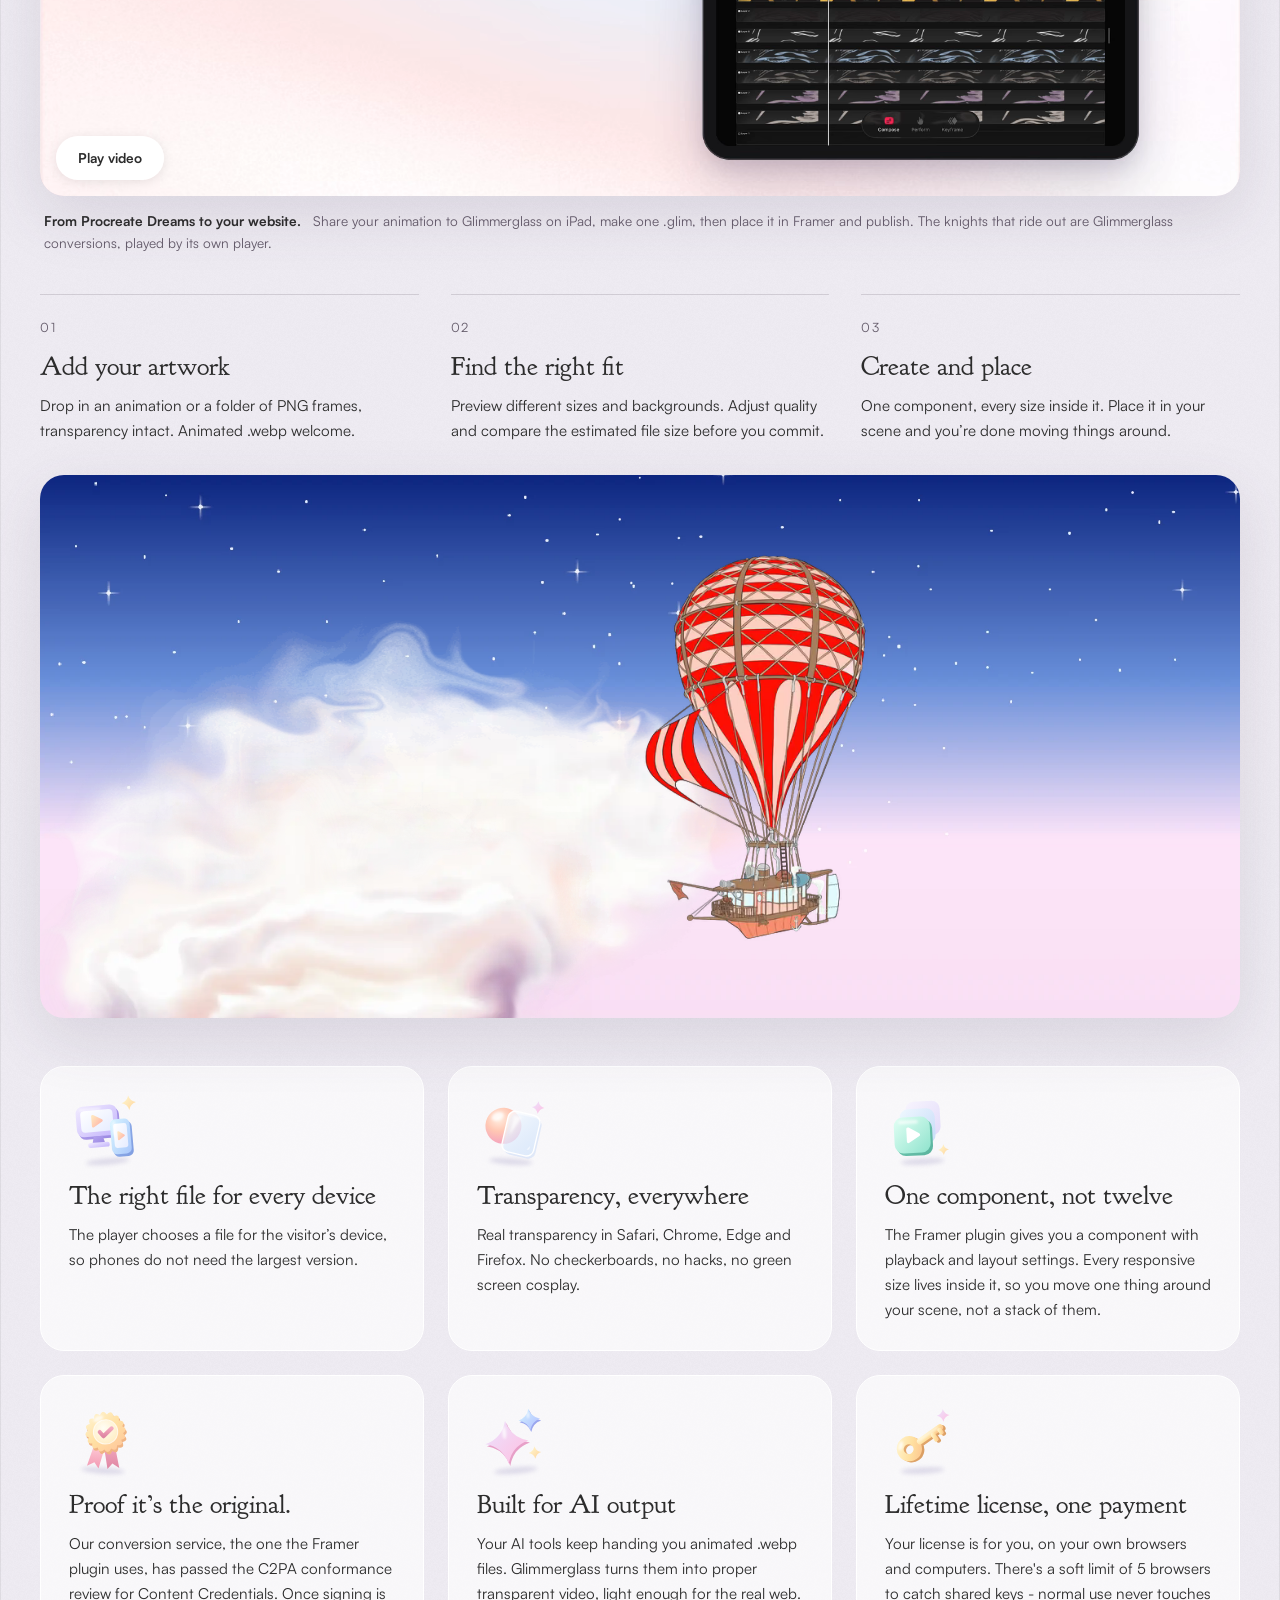
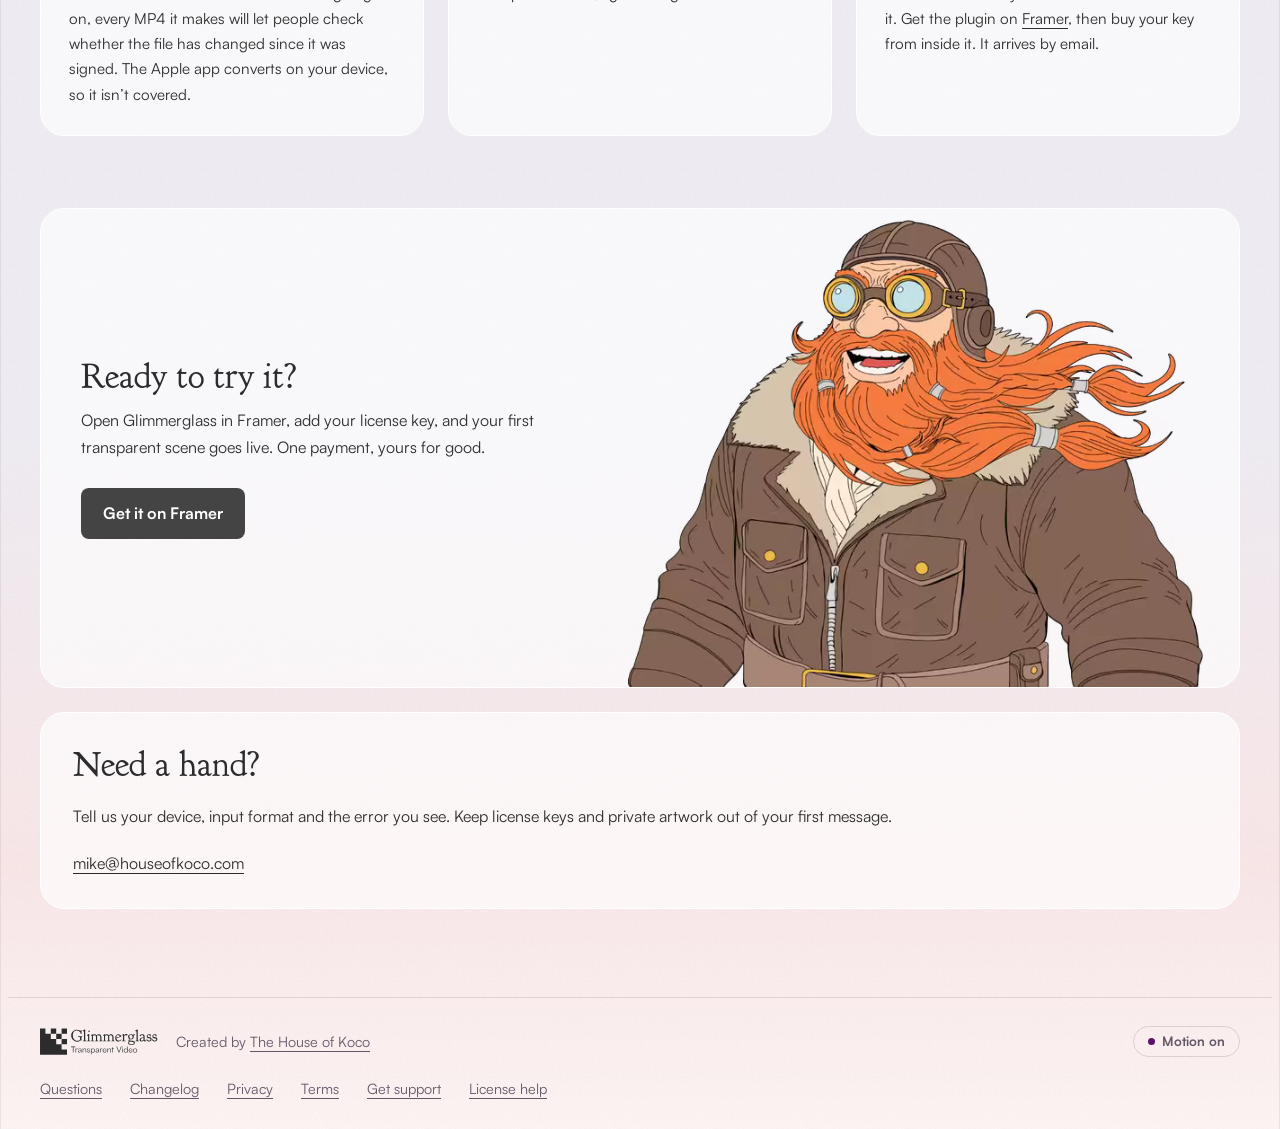
==== commit 3e9b62dc: "Home film: the iPad eagle film (Procreate Dreams → Glimmerglass on iPad → Framer → live Aerie page) " ====
--- a/index.html
+++ b/index.html
@@ -149,11 +149,11 @@
     <figure class="hero-film" aria-labelledby="film-caption">
       <div class="hero-stage">
         <div class="film-frame">
-          <video id="hero-video" muted loop playsinline controls preload="metadata" poster="assets/glimmerglass-workflow-poster-1280.webp?v=7b744512b4" aria-label="A silent film: an exported transparent animation goes through Glimmerglass on iPad and Framer into a finished website scene, whose knights ride out of the video and across the page." aria-describedby="film-caption">
-            <source src="assets/glimmerglass-workflow-1280.mp4?v=d6049fbaef" type="video/mp4" media="(max-width: 700px)">
-            <source src="assets/glimmerglass-workflow.mp4?v=e986e1a5eb" type="video/mp4">
-            <source src="assets/glimmerglass-workflow.webm?v=90c82789e2" type="video/webm">
-            <p>Your browser cannot play this video. <a href="assets/glimmerglass-workflow.mp4?v=e986e1a5eb">Download the film</a>.</p>
+          <video id="hero-video" muted loop playsinline controls preload="metadata" poster="assets/glimmerglass-workflow-poster-1280.webp?v=64bc13c1aa" aria-label="A silent film: an eagle animation drawn in Procreate Dreams is shared to Glimmerglass on iPad, placed in Framer and published as a website hero; then the knights of this page ride out of the video and across it." aria-describedby="film-caption">
+            <source src="assets/glimmerglass-workflow-1280.mp4?v=18e4a5c309" type="video/mp4" media="(max-width: 700px)">
+            <source src="assets/glimmerglass-workflow.mp4?v=4705575df8" type="video/mp4">
+            <source src="assets/glimmerglass-workflow.webm?v=89bef19bda" type="video/webm">
+            <p>Your browser cannot play this video. <a href="assets/glimmerglass-workflow.mp4?v=4705575df8">Download the film</a>.</p>
           </video>
           <button class="film-toggle" type="button" aria-controls="hero-video" hidden>Play video</button>
         </div>
@@ -178,7 +178,7 @@
           </div>
         </div>
       </div>
-      <figcaption id="film-caption"><span>From your iPad to your website.</span> Bring your animation into Glimmerglass on iPad, make one .glim, then place it in Framer and publish. The knights that ride out are Glimmerglass conversions, played by its own player.</figcaption>
+      <figcaption id="film-caption"><span>From Procreate Dreams to your website.</span> Share your animation to Glimmerglass on iPad, make one .glim, then place it in Framer and publish. The knights that ride out are Glimmerglass conversions, played by its own player.</figcaption>
     </figure>
     <ol class="workflow" aria-label="How Glimmerglass works">
       <li><span class="step-number" aria-hidden="true">01</span><h2>Add your artwork</h2><p>Drop in an animation or a folder of PNG frames, transparency intact. Animated .webp welcome.</p></li>
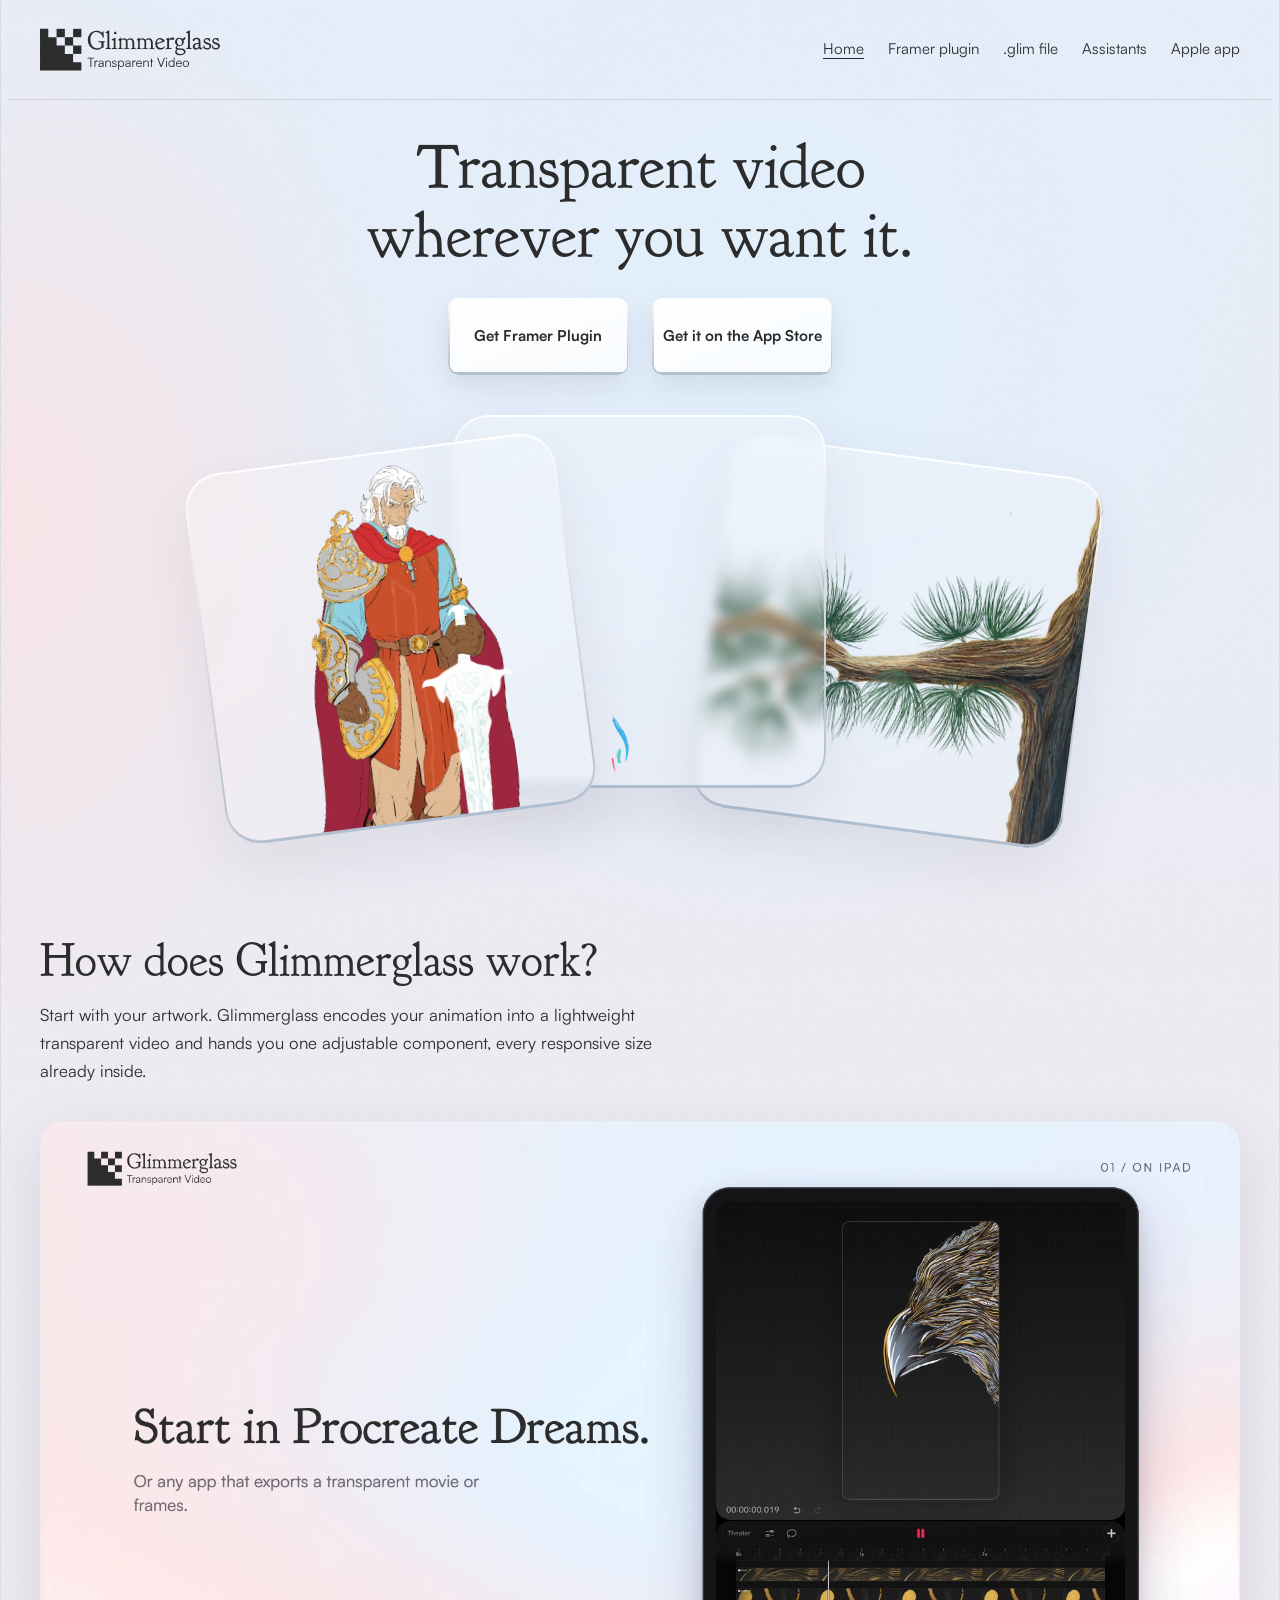
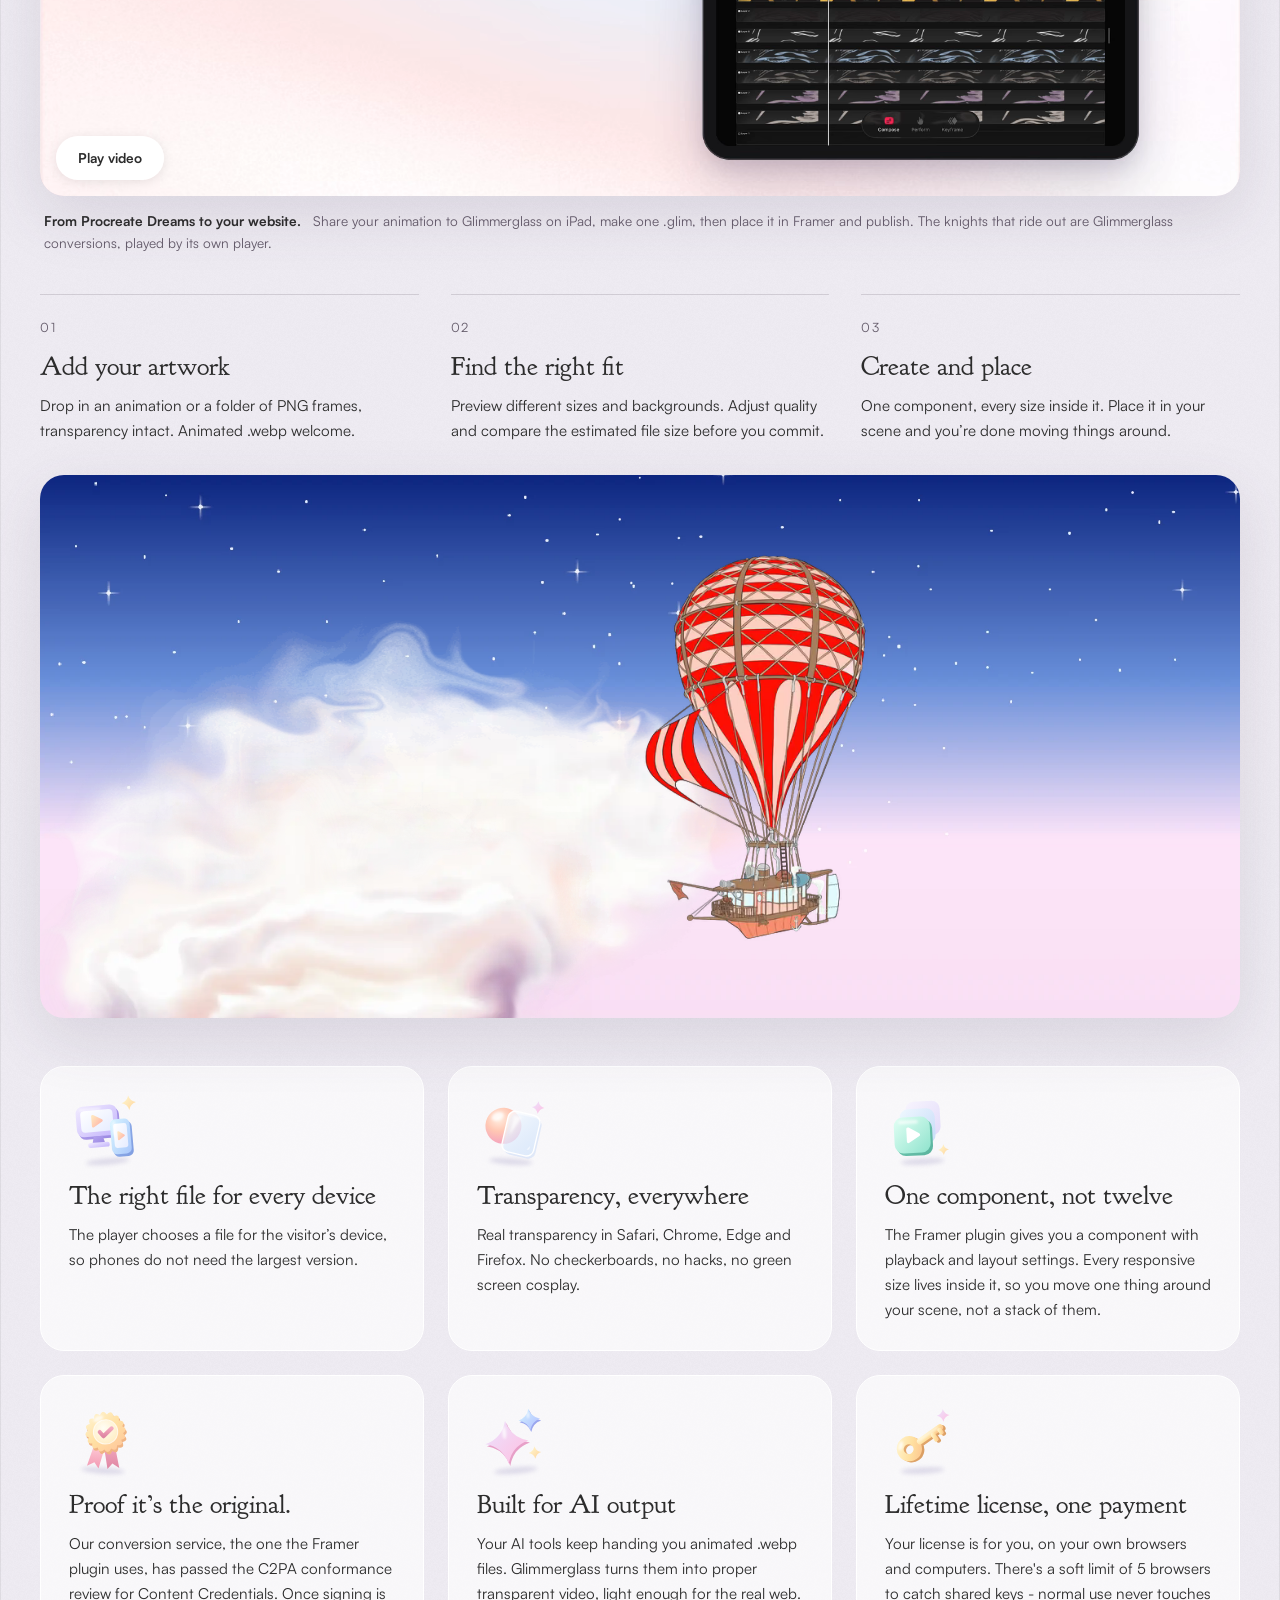
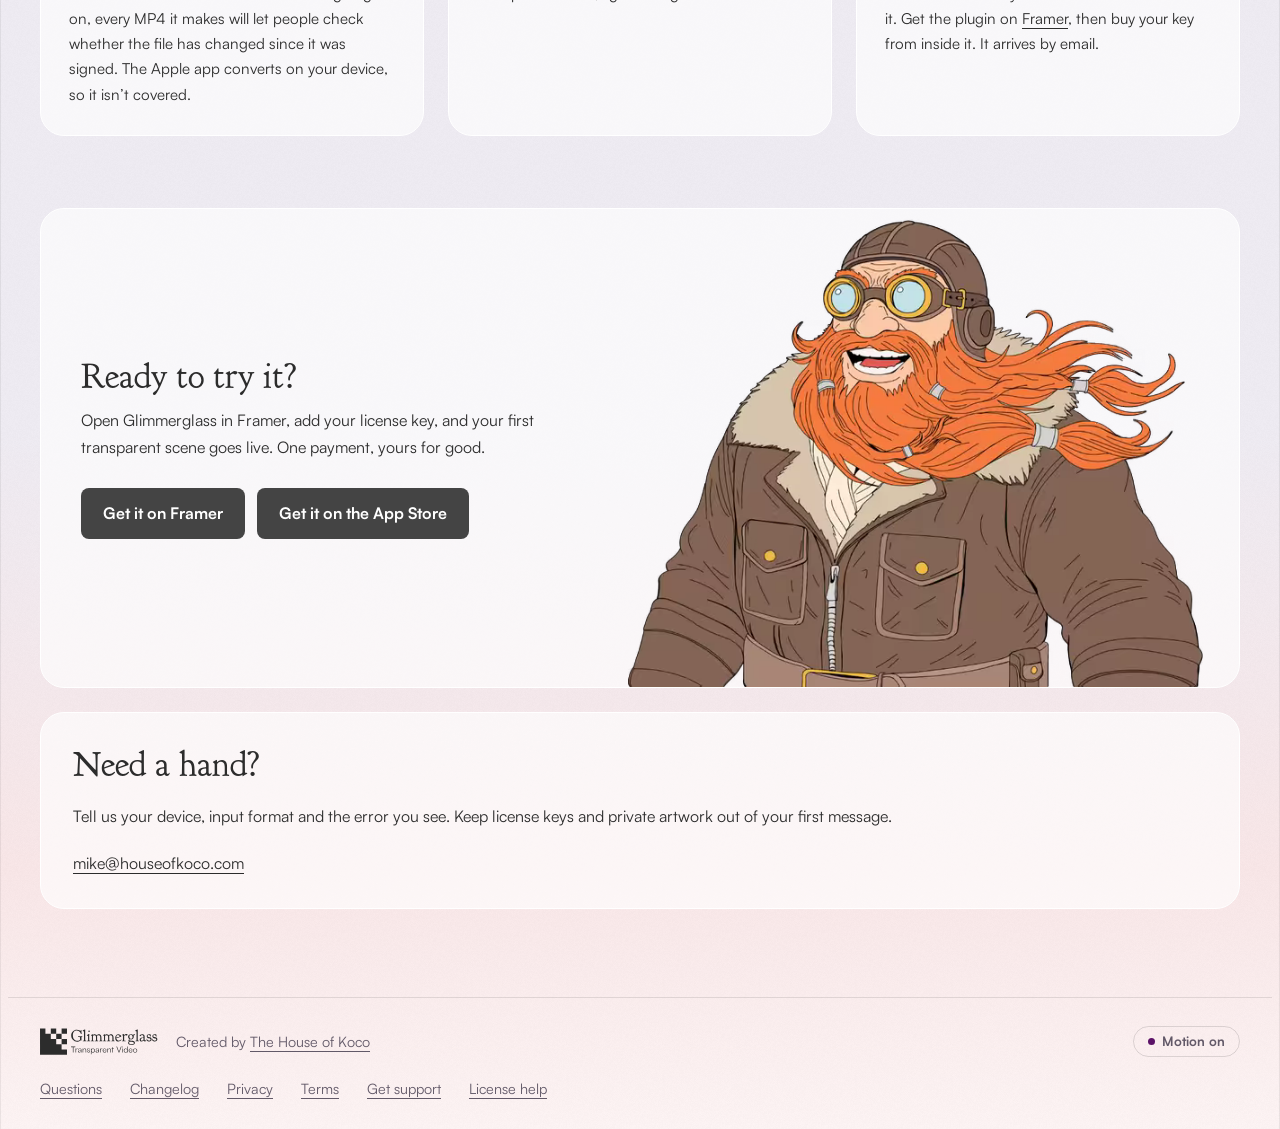
==== commit d22a34da: "Home page: Get it on the App Store beside Get it on Framer in the closing section, as on staging bb0" ====
--- a/index.html
+++ b/index.html
@@ -90,7 +90,7 @@
   <meta property="og:image:height" content="630">
   <meta property="og:image:alt" content="The Glimmerglass logo, Transparent Video, with a cat asleep on top of the checkered mark">
   <meta name="twitter:card" content="summary_large_image">
-  <link rel="preload" as="font" type="font/woff2" href="assets/GoudyBookletter1911.woff2" crossorigin><link rel="preload" as="font" type="font/woff2" href="assets/Satoshi-Regular.woff2" crossorigin><link rel="stylesheet" href="styles.css?v=7d233ac018">
+  <link rel="preload" as="font" type="font/woff2" href="assets/GoudyBookletter1911.woff2" crossorigin><link rel="preload" as="font" type="font/woff2" href="assets/Satoshi-Regular.woff2" crossorigin><link rel="stylesheet" href="styles.css?v=da9833ffc9">
   <!-- The product's own player: the two knights that ride out of the film are Glimmerglass conversions, played by it. -->
   <script src="glimmerglass.min.js?v=ac17955319" defer></script>
   <script src="hero.js?v=695f8583e5" defer></script><script src="glass.js?v=36adfc30e5" defer></script>
@@ -208,7 +208,7 @@
       <section class="glass"><svg class="benefit-icon" viewBox="0 0 80 80" width="72" height="72" aria-hidden="true" focusable="false"><ellipse cx="40" cy="74" rx="24" ry="3.5" fill="#4b3d8f" opacity=".16" filter="url(#icon-shadow)"/><g transform="rotate(-32 41 40)"><g fill="url(#g-key-side)" transform="translate(1.5 2.5)"><path fill-rule="evenodd" d="M24 26a14 14 0 1 1 0 28a14 14 0 1 1 0-28Zm-1 8.5a5.5 5.5 0 1 0 0 11a5.5 5.5 0 1 0 0-11Z"/><rect x="35" y="36.5" width="34" height="7" rx="3.5"/><rect x="52" y="40" width="5" height="11" rx="2"/><rect x="61" y="40" width="5" height="8" rx="2"/></g><g fill="url(#g-key)"><path fill-rule="evenodd" d="M24 26a14 14 0 1 1 0 28a14 14 0 1 1 0-28Zm-1 8.5a5.5 5.5 0 1 0 0 11a5.5 5.5 0 1 0 0-11Z"/><rect x="35" y="36.5" width="34" height="7" rx="3.5"/><rect x="52" y="40" width="5" height="11" rx="2"/><rect x="61" y="40" width="5" height="8" rx="2"/></g><rect x="38" y="37.5" width="26" height="2" rx="1" fill="#fff" opacity=".7" filter="url(#icon-soft)"/><ellipse cx="18" cy="32" rx="5" ry="2.5" fill="#fff" opacity=".75" filter="url(#icon-soft)" transform="rotate(-40 18 32)"/></g><path d="M66 7Q67.4 12.6 73 14Q67.4 15.4 66 21Q64.6 15.4 59 14Q64.6 12.6 66 7Z" fill="url(#g-spark-a)"/></svg><h2>Lifetime license, one payment</h2>
 <p>Your license is for you, on your own browsers and computers. There's a soft limit of 5 browsers to catch shared keys - normal use never touches it. Get the plugin on <a href="https://www.framer.com/marketplace/plugins/glimmerglass/">Framer</a>, then buy your key from inside it. It arrives by email.</p></section>
     </div>
-    <section class="glass closing" aria-labelledby="closing-title"><div class="closing-copy"><h2 id="closing-title">Ready to try it?</h2><p>Open Glimmerglass in Framer, add your license key, and your first transparent scene goes live. One payment, yours for good.</p><a class="button" href="https://www.framer.com/marketplace/plugins/glimmerglass/">Get it on Framer</a></div><div class="closing-art" data-glimmerglass="assets/closing/pilot.glim?v=f0c591662f" data-alt="A laughing pilot in a leather flying helmet and goggles, his long red beard streaming in the wind"><img src="assets/closing/pilot-poster.webp" width="640" height="520" alt="A laughing pilot in a leather flying helmet and goggles, his long red beard streaming in the wind" loading="lazy" decoding="async" style="display:block;width:100%;height:auto"></div></section>
+    <section class="glass closing" aria-labelledby="closing-title"><div class="closing-copy"><h2 id="closing-title">Ready to try it?</h2><p>Open Glimmerglass in Framer, add your license key, and your first transparent scene goes live. One payment, yours for good.</p><div class="closing-actions"><a class="button" href="https://www.framer.com/marketplace/plugins/glimmerglass/">Get it on Framer</a><a class="button" href="https://apps.apple.com/us/app/glimmerglass/id6822386954">Get it on the App Store</a></div></div><div class="closing-art" data-glimmerglass="assets/closing/pilot.glim?v=f0c591662f" data-alt="A laughing pilot in a leather flying helmet and goggles, his long red beard streaming in the wind"><img src="assets/closing/pilot-poster.webp" width="640" height="520" alt="A laughing pilot in a leather flying helmet and goggles, his long red beard streaming in the wind" loading="lazy" decoding="async" style="display:block;width:100%;height:auto"></div></section>
     <section class="glass" id="support"><h2>Need a hand?</h2><p>Tell us your device, input format and the error you see. Keep license keys and private artwork out of your first message.</p><a class="contact" href="mailto:mike@houseofkoco.com?subject=Glimmerglass%20support">mike@houseofkoco.com</a></section>
   </main>
   <footer><span class="footer-brand"><img src="assets/logo.svg" alt="Glimmerglass" width="120" height="28"><span>Created by <a href="https://houseofkoco.com">The House of Koco</a></span></span><a href="guide.html">Questions</a><a href="changelog.html">Changelog</a><a href="privacy.html">Privacy</a><a href="terms.html">Terms</a><a href="#support">Get support</a><a href="framer.html#license">License help</a></footer>
--- a/styles.css
+++ b/styles.css
@@ -239,3 +239,4 @@
 .apple-story .o-squirrel{--w:1.12em;--x:-.4em;--b:-.5em;--vw:2em;--vh:2em}
 .apple-story .device-slot{--vh:2.4em;margin:.12em 0 .22em}
 @media(max-width:700px){.apple-story .device-slot{--vh:2.3em;margin:.1em 0 .18em}}
+.closing-actions{display:flex;flex-wrap:wrap;gap:12px}
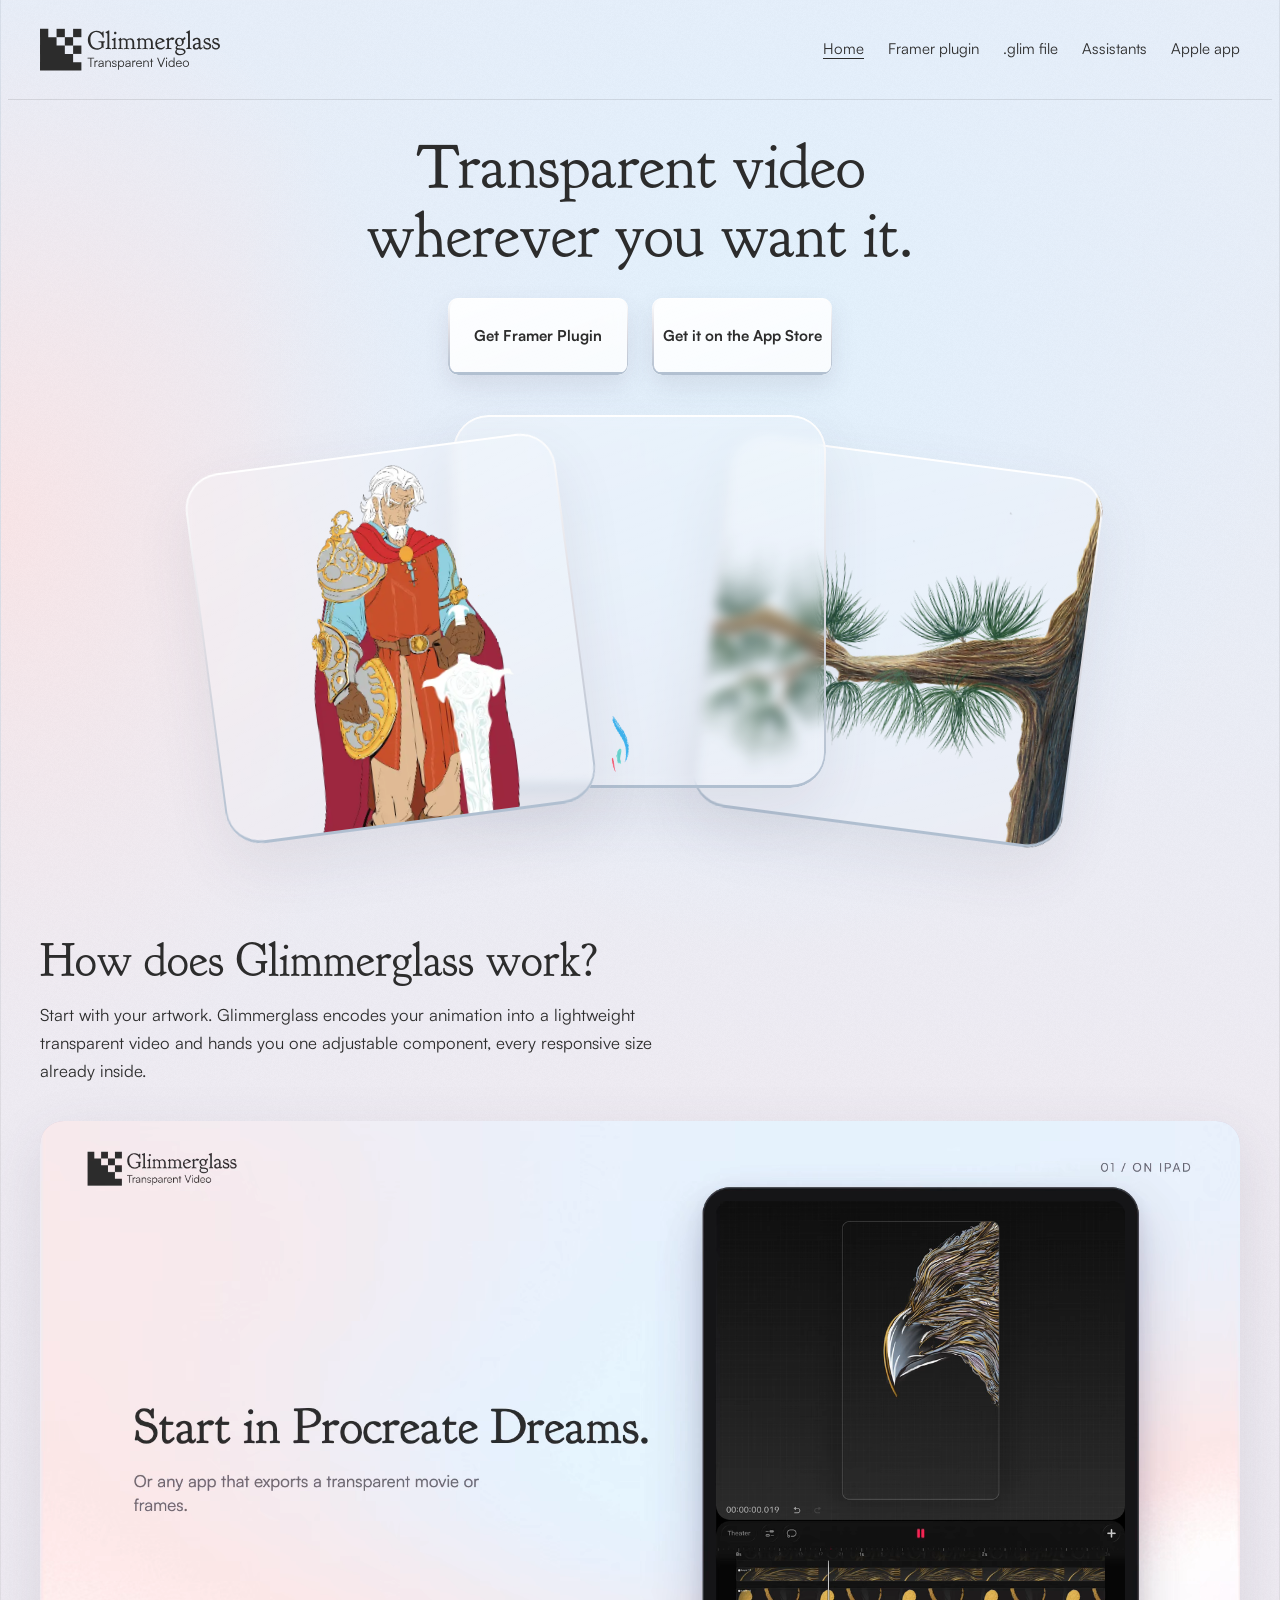
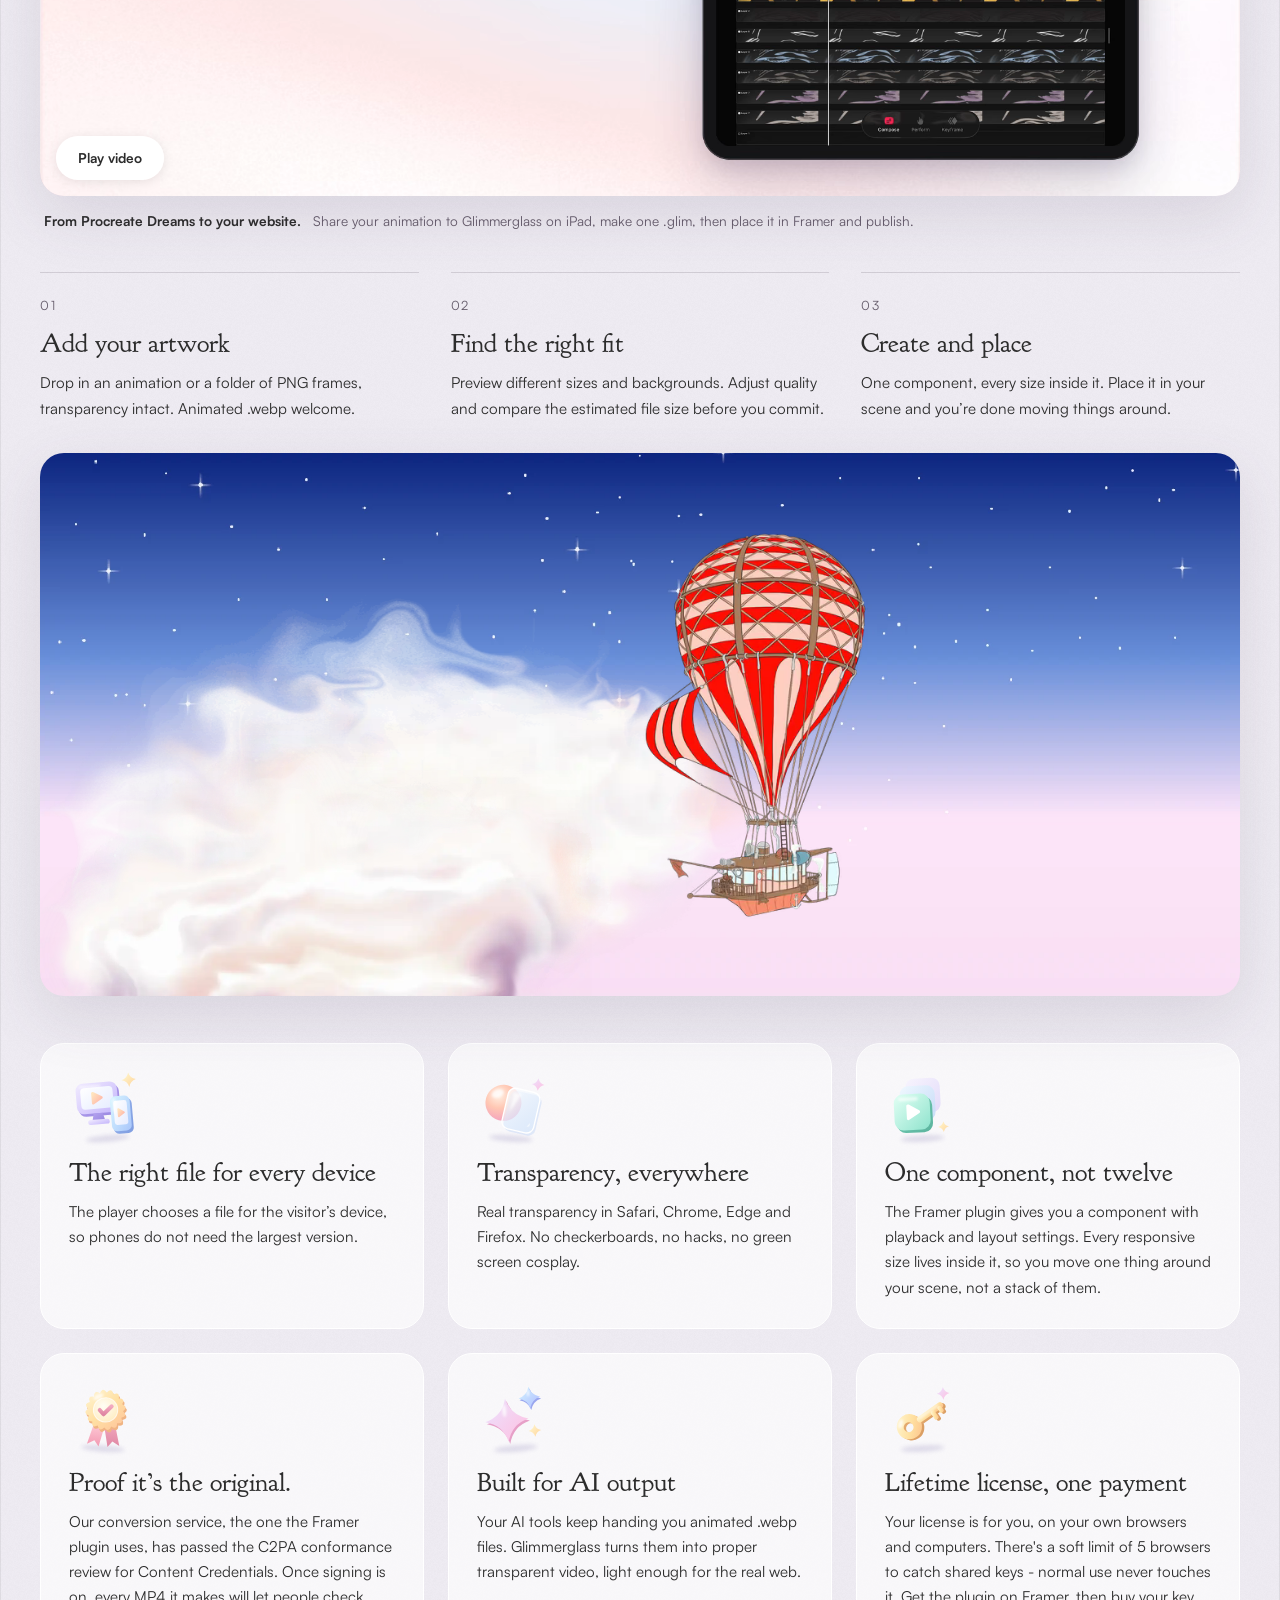
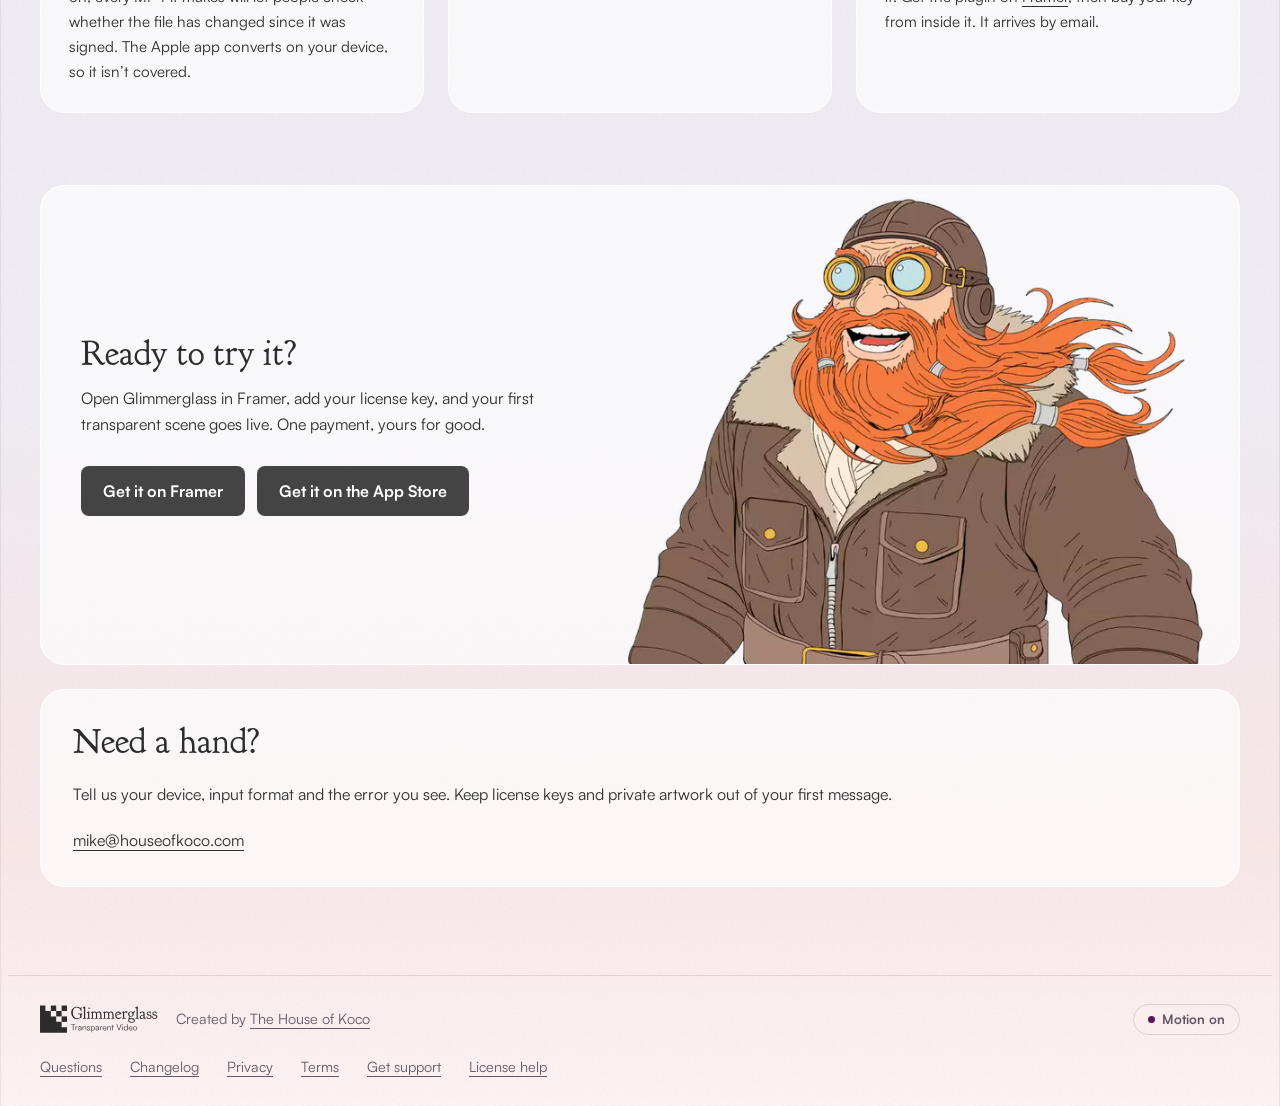
==== commit 7e152a7f: "Home film: eagle at web size (one 540 px size, 1 MB .glim instead of 52 MB), ends on the live Aerie " ====
--- a/index.html
+++ b/index.html
@@ -149,36 +149,16 @@
     <figure class="hero-film" aria-labelledby="film-caption">
       <div class="hero-stage">
         <div class="film-frame">
-          <video id="hero-video" muted loop playsinline controls preload="metadata" poster="assets/glimmerglass-workflow-poster-1280.webp?v=64bc13c1aa" aria-label="A silent film: an eagle animation drawn in Procreate Dreams is shared to Glimmerglass on iPad, placed in Framer and published as a website hero; then the knights of this page ride out of the video and across it." aria-describedby="film-caption">
-            <source src="assets/glimmerglass-workflow-1280.mp4?v=18e4a5c309" type="video/mp4" media="(max-width: 700px)">
-            <source src="assets/glimmerglass-workflow.mp4?v=4705575df8" type="video/mp4">
-            <source src="assets/glimmerglass-workflow.webm?v=89bef19bda" type="video/webm">
-            <p>Your browser cannot play this video. <a href="assets/glimmerglass-workflow.mp4?v=4705575df8">Download the film</a>.</p>
+          <video id="hero-video" muted loop playsinline controls preload="metadata" poster="assets/glimmerglass-workflow-poster-1280.webp?v=64bc13c1aa" aria-label="A silent film: an eagle animation drawn in Procreate Dreams is shared to Glimmerglass on iPad, placed in Framer and published as a website hero." aria-describedby="film-caption">
+            <source src="assets/glimmerglass-workflow-1280.mp4?v=27409455a8" type="video/mp4" media="(max-width: 700px)">
+            <source src="assets/glimmerglass-workflow.mp4?v=143448874e" type="video/mp4">
+            <source src="assets/glimmerglass-workflow.webm?v=0b96b4d22d" type="video/webm">
+            <p>Your browser cannot play this video. <a href="assets/glimmerglass-workflow.mp4?v=143448874e">Download the film</a>.</p>
           </video>
           <button class="film-toggle" type="button" aria-controls="hero-video" hidden>Play video</button>
         </div>
-        <!-- Two knights (green and blue; the maroon one left on 19 Oct 2026, owner: its head wobbled), each a Glimmerglass conversion played by the product's own player (the encoder's snippet, pointed at its folder).
-             They appear in the film's last scene and ride out past its edge. Last in the list is drawn in front: the leader. -->
-        <div class="riders" id="riders" aria-hidden="true">
-          <div class="rider" data-knight="green" data-glim="assets/knights/green-knight.glim?v=071fe6a909">
-            <img src="assets/knights/green/poster-814.webp"
-                 srcset="assets/knights/green/poster-480.webp 480w, assets/knights/green/poster-640.webp 640w, assets/knights/green/poster-814.webp 814w"
-                 sizes="(max-width: 1440px) 50vw, 720px"
-                 width="814" height="1000" fetchpriority="low" decoding="async"
-                 alt=""
-                 style="display:block;width:100%;height:auto">
-          </div>
-          <div class="rider" data-knight="blue" data-glim="assets/knights/blue-knight.glim?v=029d0c593f">
-            <img src="assets/knights/blue/poster-814.webp"
-                 srcset="assets/knights/blue/poster-480.webp 480w, assets/knights/blue/poster-640.webp 640w, assets/knights/blue/poster-814.webp 814w"
-                 sizes="(max-width: 1440px) 50vw, 720px"
-                 width="814" height="1000" fetchpriority="low" decoding="async"
-                 alt=""
-                 style="display:block;width:100%;height:auto">
-          </div>
-        </div>
       </div>
-      <figcaption id="film-caption"><span>From Procreate Dreams to your website.</span> Share your animation to Glimmerglass on iPad, make one .glim, then place it in Framer and publish. The knights that ride out are Glimmerglass conversions, played by its own player.</figcaption>
+      <figcaption id="film-caption"><span>From Procreate Dreams to your website.</span> Share your animation to Glimmerglass on iPad, make one .glim, then place it in Framer and publish.</figcaption>
     </figure>
     <ol class="workflow" aria-label="How Glimmerglass works">
       <li><span class="step-number" aria-hidden="true">01</span><h2>Add your artwork</h2><p>Drop in an animation or a folder of PNG frames, transparency intact. Animated .webp welcome.</p></li>
